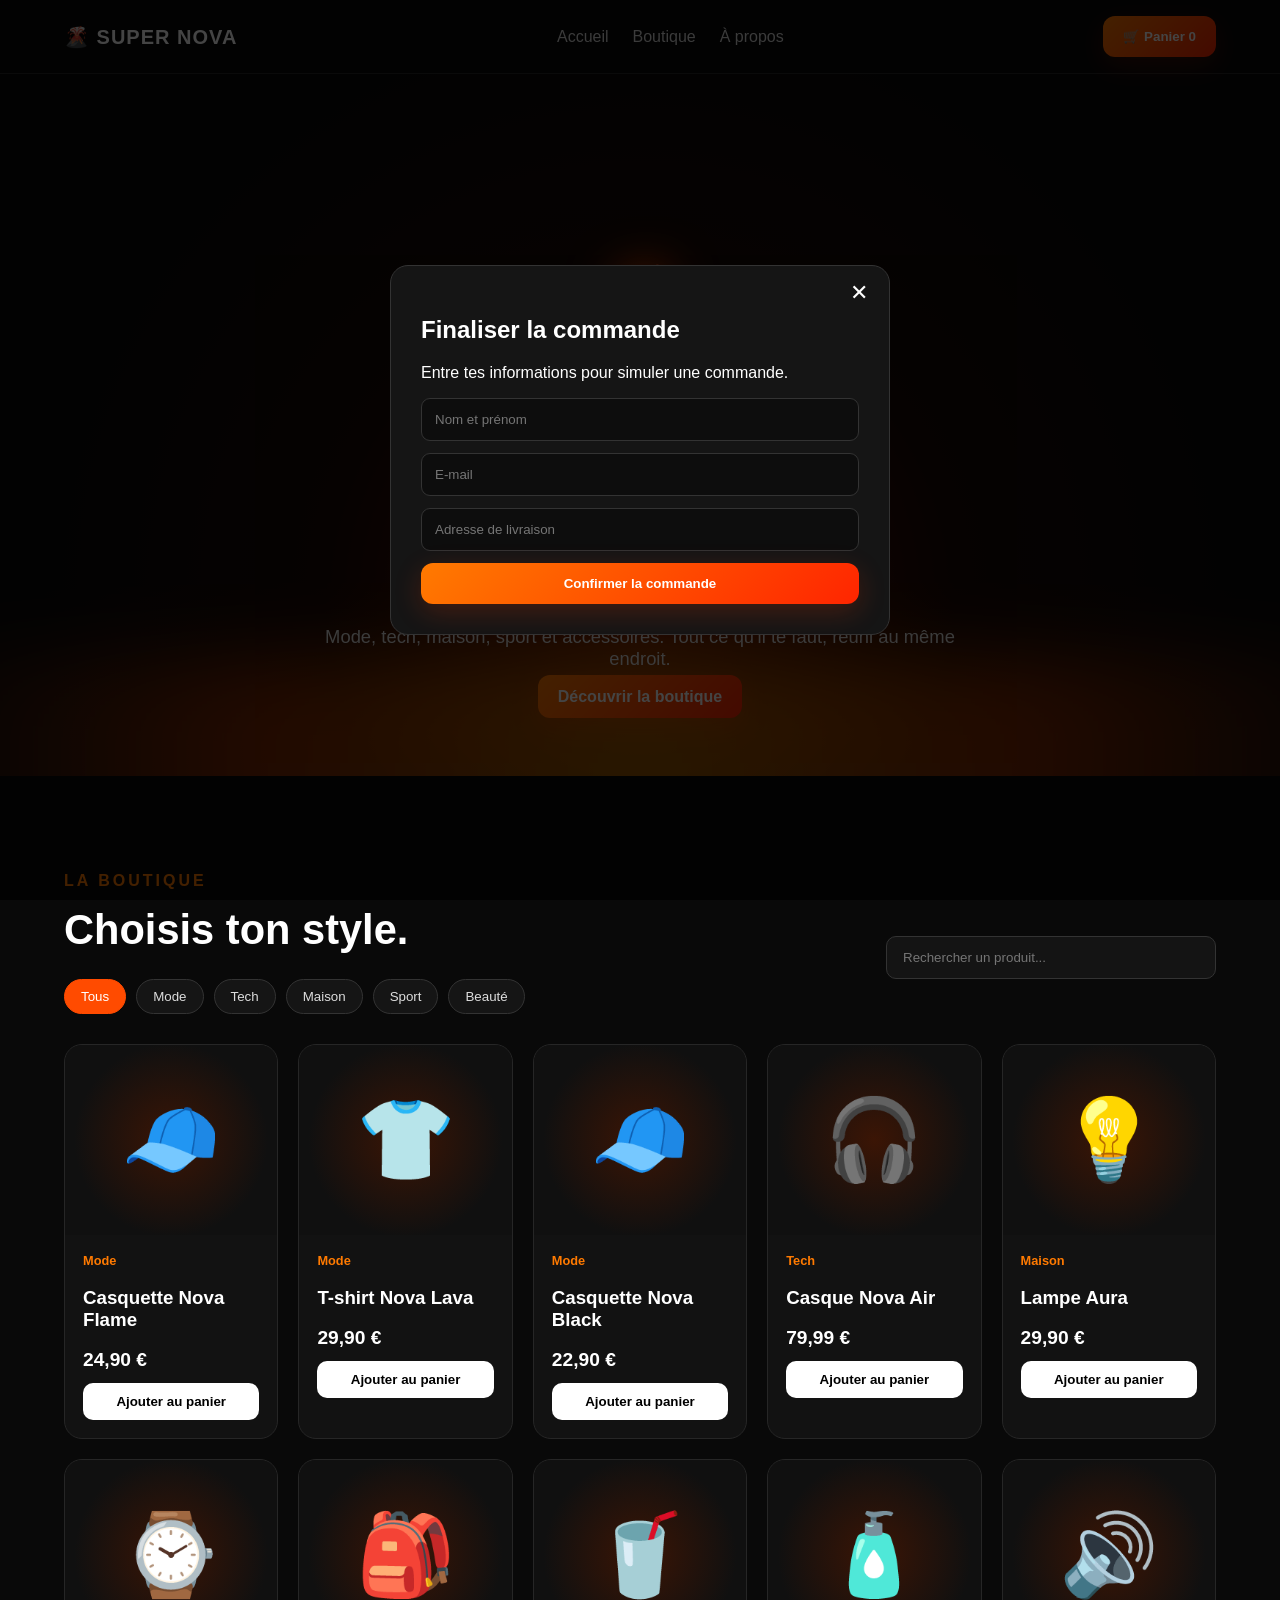
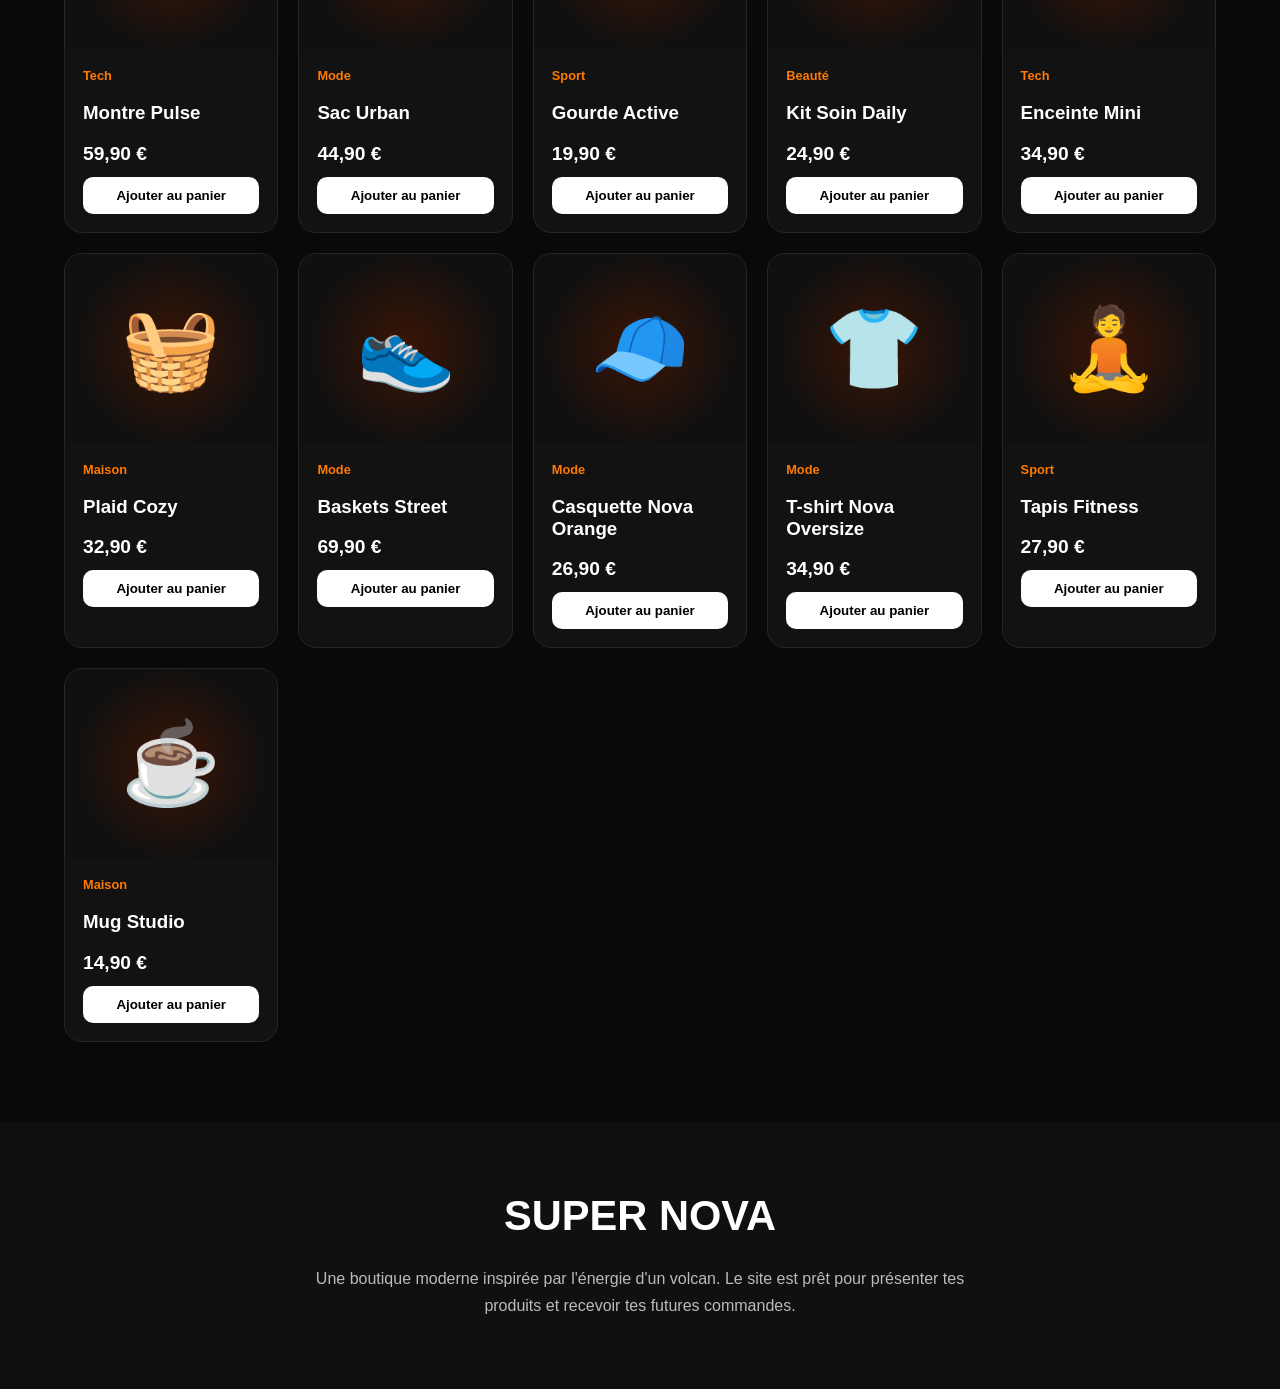
==== index.html @ 49516bfe "Add files via upload" ====
<!DOCTYPE html>
<html lang="fr">
<head>
<meta charset="UTF-8">
<meta name="viewport" content="width=device-width, initial-scale=1.0">
<title>SUPER NOVA 🌋</title>
<link rel="stylesheet" href="style.css">
</head>
<body>
<header>
  <div class="brand">🌋 SUPER NOVA</div>
  <nav>
    <a href="#accueil">Accueil</a>
    <a href="#boutique">Boutique</a>
    <a href="#apropos">À propos</a>
  </nav>
  <button id="cartBtn">🛒 Panier <span id="count">0</span></button>
</header>

<main>
<section id="accueil" class="hero">
  <div class="lava lava1"></div><div class="lava lava2"></div>
  <div class="hero-content">
    <div class="logo">🌋</div>
    <p class="eyebrow">NOUVELLE COLLECTION</p>
    <h1>SUPER NOVA</h1>
    <p>Mode, tech, maison, sport et accessoires. Tout ce qu'il te faut, réuni au même endroit.</p>
    <a class="cta" href="#boutique">Découvrir la boutique</a>
  </div>
</section>

<section id="boutique" class="shop">
  <div class="section-head">
    <div>
      <p class="eyebrow">LA BOUTIQUE</p>
      <h2>Choisis ton style.</h2>
    </div>
    <input id="search" type="search" placeholder="Rechercher un produit...">
  </div>
  <div class="filters">
    <button class="filter active" data-cat="Tous">Tous</button>
    <button class="filter" data-cat="Mode">Mode</button>
    <button class="filter" data-cat="Tech">Tech</button>
    <button class="filter" data-cat="Maison">Maison</button>
    <button class="filter" data-cat="Sport">Sport</button>
    <button class="filter" data-cat="Beauté">Beauté</button>
  </div>
  <div id="products" class="products"></div>
</section>

<section id="apropos" class="about">
  <h2>SUPER NOVA</h2>
  <p>Une boutique moderne inspirée par l'énergie d'un volcan. Le site est prêt pour présenter tes produits et recevoir tes futures commandes.</p>
</section>
</main>

<div id="overlay" class="overlay hidden"></div>
<aside id="cart" class="cart">
  <div class="cart-head"><h2>Ton panier</h2><button id="closeCart">✕</button></div>
  <div id="cartItems"></div>
  <div class="cart-foot">
    <strong>Total : <span id="total">0,00 €</span></strong>
    <button id="checkout" class="cta full">Passer la commande</button>
    <small>Paiement de démonstration : aucune transaction réelle n'est effectuée.</small>
  </div>
</aside>

<div id="modal" class="modal hidden">
  <div class="modal-card">
    <button id="closeModal" class="close">✕</button>
    <h2>Finaliser la commande</h2>
    <p>Entre tes informations pour simuler une commande.</p>
    <form id="checkoutForm">
      <input required placeholder="Nom et prénom">
      <input required type="email" placeholder="E-mail">
      <input required placeholder="Adresse de livraison">
      <button class="cta full">Confirmer la commande</button>
    </form>
    <div id="success" class="success hidden">Commande simulée avec succès 🎉</div>
  </div>
</div>
<script src="script.js"></script>
</body>
</html>
---- style.css ----
*{box-sizing:border-box}html{scroll-behavior:smooth}body{margin:0;font-family:Inter,Arial,sans-serif;background:#090909;color:#fff}header{position:sticky;top:0;z-index:20;display:flex;align-items:center;justify-content:space-between;padding:16px 5%;background:rgba(8,8,8,.9);backdrop-filter:blur(12px);border-bottom:1px solid #252525}.brand{font-weight:900;letter-spacing:1px;font-size:1.25rem}nav{display:flex;gap:24px}nav a{color:#ddd;text-decoration:none}.hero{min-height:78vh;display:grid;place-items:center;text-align:center;position:relative;overflow:hidden;background:radial-gradient(circle at 50% 75%,#6f1900 0,#180805 38%,#080808 72%)}.hero:after{content:"";position:absolute;inset:auto -10% -28% -10%;height:45%;background:linear-gradient(90deg,transparent,#ff4b00,#ffad00,#ff4b00,transparent);filter:blur(35px);opacity:.45}.hero-content{position:relative;z-index:2;max-width:760px;padding:40px}.logo{font-size:5rem;filter:drop-shadow(0 0 22px #ff4b00)}.eyebrow{color:#ff7a00;font-weight:800;letter-spacing:3px}.hero h1{font-size:clamp(3.2rem,9vw,7rem);line-height:.9;margin:10px 0;background:linear-gradient(#fff,#ffb000,#ff3d00);-webkit-background-clip:text;color:transparent}.hero p:not(.eyebrow){color:#ddd;font-size:1.15rem}.cta,#cartBtn{border:0;border-radius:12px;padding:13px 20px;background:linear-gradient(135deg,#ff7a00,#ff2500);color:white;font-weight:800;text-decoration:none;cursor:pointer;box-shadow:0 8px 28px #ff3d0033}.shop{padding:80px 5%;max-width:1300px;margin:auto}.section-head{display:flex;justify-content:space-between;align-items:end;gap:20px}.section-head h2,.about h2{font-size:2.6rem;margin:0 0 25px}#search{background:#141414;border:1px solid #333;color:#fff;padding:13px 16px;border-radius:10px;width:min(330px,100%)}.filters{display:flex;gap:10px;flex-wrap:wrap;margin-bottom:30px}.filter{background:#151515;color:#ddd;border:1px solid #333;border-radius:999px;padding:9px 16px;cursor:pointer}.filter.active{background:#ff4b00;border-color:#ff4b00;color:#fff}.products{display:grid;grid-template-columns:repeat(auto-fit,minmax(210px,1fr));gap:20px}.card{background:#121212;border:1px solid #262626;border-radius:18px;overflow:hidden;transition:.2s}.card:hover{transform:translateY(-5px);border-color:#ff4b00}.pic{height:190px;display:grid;place-items:center;font-size:5rem;background:radial-gradient(circle,#3b1505,#101010 68%)}.info{padding:18px}.cat{color:#ff7a00;font-size:.8rem;font-weight:800}.price{font-size:1.2rem;font-weight:900}.buy{width:100%;margin-top:12px;background:#fff;color:#000;border:0;border-radius:10px;padding:11px;font-weight:800;cursor:pointer}.about{padding:70px 5%;text-align:center;background:#101010}.about p{max-width:700px;margin:auto;color:#bbb;line-height:1.7}.cart{position:fixed;z-index:40;right:0;top:0;height:100vh;width:min(420px,94vw);background:#111;border-left:1px solid #333;padding:22px;transform:translateX(105%);transition:.25s;display:flex;flex-direction:column}.cart.open{transform:translateX(0)}.cart-head{display:flex;justify-content:space-between}.cart-head button,.close{background:none;border:0;color:#fff;font-size:1.4rem;cursor:pointer}.cart-items{overflow:auto}.cart-row{display:flex;justify-content:space-between;gap:10px;padding:14px 0;border-bottom:1px solid #292929}.qty button{background:#292929;color:#fff;border:0;padding:5px 9px}.cart-foot{margin-top:auto;display:grid;gap:14px;padding-top:20px}.cart-foot small{color:#888}.overlay{position:fixed;inset:0;background:#0009;z-index:30}.hidden{display:none}.modal{position:fixed;inset:0;z-index:60;background:#000b;display:grid;place-items:center;padding:20px}.modal-card{position:relative;background:#151515;border:1px solid #333;border-radius:18px;padding:30px;width:min(500px,100%)}.modal-card form{display:grid;gap:12px}.modal-card input{padding:13px;border-radius:9px;border:1px solid #333;background:#0d0d0d;color:#fff}.close{position:absolute;right:15px;top:12px}.success{padding:18px;background:#142d18;border:1px solid #2d8a3b;border-radius:10px}@media(max-width:700px){nav{display:none}.section-head{display:block}.section-head input{width:100%;margin-bottom:20px}.hero{min-height:70vh}.logo{font-size:4rem}}
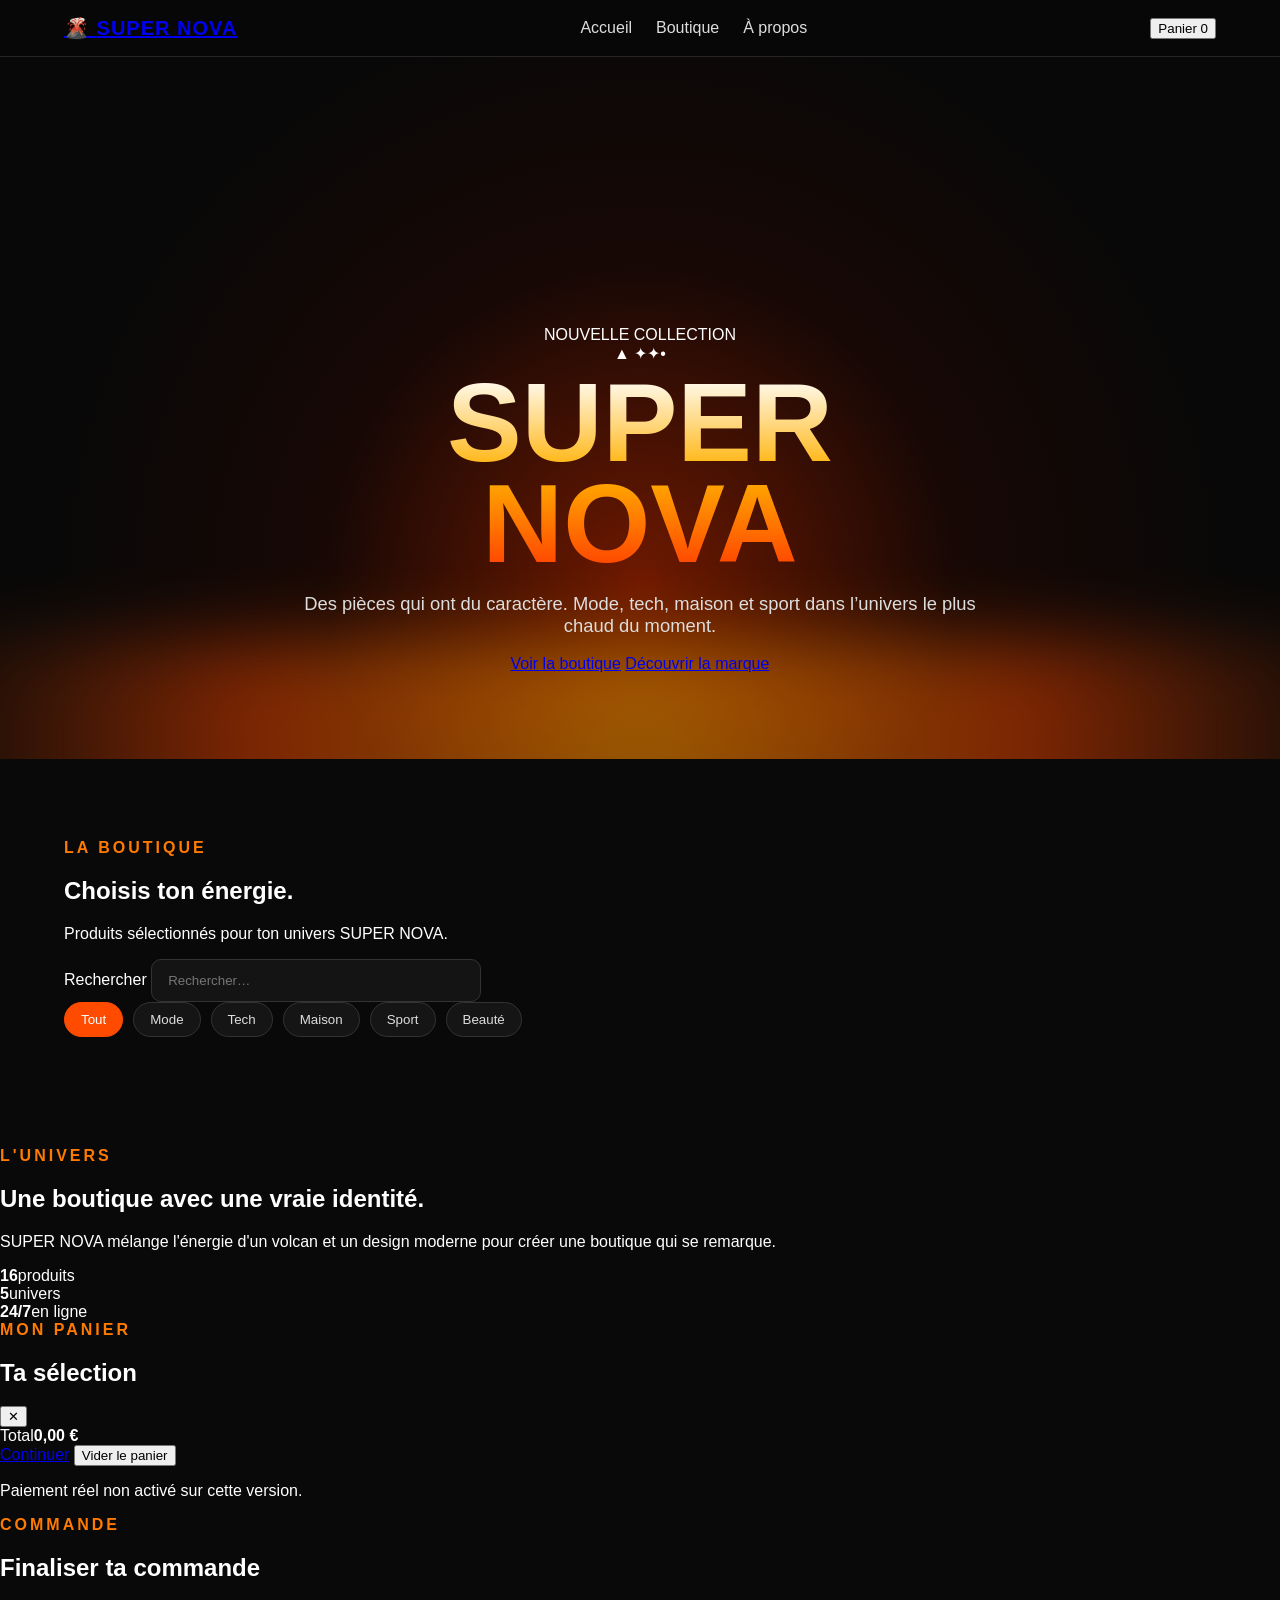
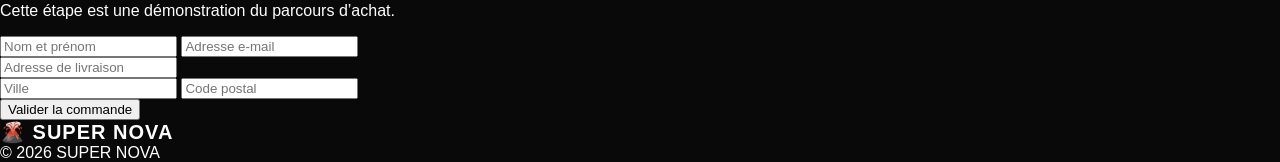
==== commit a72c4fc0: "Créer la nouvelle version SUPER NOVA" ====
--- a/index.html
+++ b/index.html
@@ -1,84 +1,134 @@
-<!DOCTYPE html>
+<!doctype html>
 <html lang="fr">
 <head>
-<meta charset="UTF-8">
-<meta name="viewport" content="width=device-width, initial-scale=1.0">
-<title>SUPER NOVA 🌋</title>
-<link rel="stylesheet" href="style.css">
+  <meta charset="utf-8">
+  <meta name="viewport" content="width=device-width,initial-scale=1">
+  <meta name="description" content="SUPER NOVA — boutique lifestyle inspirée par le feu et l'énergie volcanique.">
+  <title>SUPER NOVA — Boutique</title>
+  <link rel="stylesheet" href="style.css">
 </head>
 <body>
-<header>
-  <div class="brand">🌋 SUPER NOVA</div>
-  <nav>
+<header class="site-header">
+  <a class="brand" href="#accueil" aria-label="SUPER NOVA accueil">
+    <span class="brand-mark" aria-hidden="true">🌋</span>
+    <span>SUPER NOVA</span>
+  </a>
+  <nav class="main-nav">
     <a href="#accueil">Accueil</a>
     <a href="#boutique">Boutique</a>
     <a href="#apropos">À propos</a>
   </nav>
-  <button id="cartBtn">🛒 Panier <span id="count">0</span></button>
+  <button id="openCart" class="cart-button" type="button" aria-label="Ouvrir le panier">
+    Panier <span id="cartCount" class="count">0</span>
+  </button>
 </header>
 
 <main>
 <section id="accueil" class="hero">
-  <div class="lava lava1"></div><div class="lava lava2"></div>
+  <div class="hero-glow hero-glow-a"></div>
+  <div class="hero-glow hero-glow-b"></div>
   <div class="hero-content">
-    <div class="logo">🌋</div>
-    <p class="eyebrow">NOUVELLE COLLECTION</p>
+    <div class="hero-badge">NOUVELLE COLLECTION</div>
+    <div class="volcano-logo" aria-hidden="true">
+      <span class="orbit"></span>
+      <span class="volcano">▲</span>
+      <span class="spark s1">✦</span><span class="spark s2">✦</span><span class="spark s3">•</span>
+    </div>
     <h1>SUPER NOVA</h1>
-    <p>Mode, tech, maison, sport et accessoires. Tout ce qu'il te faut, réuni au même endroit.</p>
-    <a class="cta" href="#boutique">Découvrir la boutique</a>
+    <p>Des pièces qui ont du caractère. Mode, tech, maison et sport dans l’univers le plus chaud du moment.</p>
+    <div class="hero-actions">
+      <a href="#boutique" class="primary-button">Voir la boutique</a>
+      <a href="#apropos" class="secondary-button">Découvrir la marque</a>
+    </div>
   </div>
 </section>
 
-<section id="boutique" class="shop">
-  <div class="section-head">
+<section id="boutique" class="shop section">
+  <div class="section-top">
     <div>
-      <p class="eyebrow">LA BOUTIQUE</p>
-      <h2>Choisis ton style.</h2>
+      <div class="eyebrow">LA BOUTIQUE</div>
+      <h2>Choisis ton énergie.</h2>
+      <p class="muted">Produits sélectionnés pour ton univers SUPER NOVA.</p>
     </div>
-    <input id="search" type="search" placeholder="Rechercher un produit...">
+    <div class="tools">
+      <label class="search-wrap">
+        <span class="sr-only">Rechercher</span>
+        <input id="search" type="search" placeholder="Rechercher…">
+      </label>
+    </div>
   </div>
-  <div class="filters">
-    <button class="filter active" data-cat="Tous">Tous</button>
-    <button class="filter" data-cat="Mode">Mode</button>
-    <button class="filter" data-cat="Tech">Tech</button>
-    <button class="filter" data-cat="Maison">Maison</button>
-    <button class="filter" data-cat="Sport">Sport</button>
-    <button class="filter" data-cat="Beauté">Beauté</button>
+  <div id="filters" class="filters" role="tablist" aria-label="Catégories">
+    <button class="filter active" data-cat="Tous" type="button">Tout</button>
+    <button class="filter" data-cat="Mode" type="button">Mode</button>
+    <button class="filter" data-cat="Tech" type="button">Tech</button>
+    <button class="filter" data-cat="Maison" type="button">Maison</button>
+    <button class="filter" data-cat="Sport" type="button">Sport</button>
+    <button class="filter" data-cat="Beauté" type="button">Beauté</button>
   </div>
-  <div id="products" class="products"></div>
+  <div id="products" class="product-grid"></div>
 </section>
 
-<section id="apropos" class="about">
-  <h2>SUPER NOVA</h2>
-  <p>Une boutique moderne inspirée par l'énergie d'un volcan. Le site est prêt pour présenter tes produits et recevoir tes futures commandes.</p>
+<section id="apropos" class="story section">
+  <div class="story-card">
+    <div class="eyebrow">L'UNIVERS</div>
+    <h2>Une boutique avec une vraie identité.</h2>
+    <p>SUPER NOVA mélange l'énergie d'un volcan et un design moderne pour créer une boutique qui se remarque.</p>
+    <div class="story-stats">
+      <div><strong>16</strong><span>produits</span></div>
+      <div><strong>5</strong><span>univers</span></div>
+      <div><strong>24/7</strong><span>en ligne</span></div>
+    </div>
+  </div>
 </section>
 </main>
 
-<div id="overlay" class="overlay hidden"></div>
-<aside id="cart" class="cart">
-  <div class="cart-head"><h2>Ton panier</h2><button id="closeCart">✕</button></div>
-  <div id="cartItems"></div>
-  <div class="cart-foot">
-    <strong>Total : <span id="total">0,00 €</span></strong>
-    <button id="checkout" class="cta full">Passer la commande</button>
-    <small>Paiement de démonstration : aucune transaction réelle n'est effectuée.</small>
+<aside id="cartPanel" class="cart-panel" aria-hidden="true">
+  <div class="cart-header">
+    <div>
+      <div class="eyebrow">MON PANIER</div>
+      <h2>Ta sélection</h2>
+    </div>
+    <button id="closeCart" class="icon-button" type="button" aria-label="Fermer">✕</button>
+  </div>
+  <div id="cartItems" class="cart-items"></div>
+  <div class="cart-footer">
+    <div class="total-row"><span>Total</span><strong id="cartTotal">0,00 €</strong></div>
+    <a href="#commande" id="goCheckout" class="primary-button full-button">Continuer</a>
+    <button id="clearCart" class="text-button" type="button">Vider le panier</button>
+    <p class="microcopy">Paiement réel non activé sur cette version.</p>
   </div>
 </aside>
+<div id="cartBackdrop" class="backdrop hidden"></div>
 
-<div id="modal" class="modal hidden">
-  <div class="modal-card">
-    <button id="closeModal" class="close">✕</button>
-    <h2>Finaliser la commande</h2>
-    <p>Entre tes informations pour simuler une commande.</p>
-    <form id="checkoutForm">
-      <input required placeholder="Nom et prénom">
-      <input required type="email" placeholder="E-mail">
-      <input required placeholder="Adresse de livraison">
-      <button class="cta full">Confirmer la commande</button>
+<section id="commande" class="checkout section">
+  <div class="checkout-card">
+    <div class="eyebrow">COMMANDE</div>
+    <h2>Finaliser ta commande</h2>
+    <p class="muted">Cette étape est une démonstration du parcours d’achat.</p>
+    <form id="checkoutForm" class="checkout-form">
+      <div class="form-grid">
+        <input name="name" required placeholder="Nom et prénom">
+        <input name="email" required type="email" placeholder="Adresse e-mail">
+      </div>
+      <input name="address" required placeholder="Adresse de livraison">
+      <div class="form-grid">
+        <input name="city" required placeholder="Ville">
+        <input name="postal" required placeholder="Code postal">
+      </div>
+      <button class="primary-button full-button" type="submit">Valider la commande</button>
     </form>
-    <div id="success" class="success hidden">Commande simulée avec succès 🎉</div>
+    <div id="checkoutSuccess" class="success hidden">
+      <strong>Commande enregistrée 🎉</strong>
+      <span>La boutique de démonstration a bien reçu ta demande.</span>
+    </div>
   </div>
-</div>
+</section>
+
+<footer class="site-footer">
+  <div class="brand"><span class="brand-mark">🌋</span> SUPER NOVA</div>
+  <span>© 2026 SUPER NOVA</span>
+</footer>
+
 <script src="script.js"></script>
 </body>
 </html>
--- a/style.css
+++ b/style.css
@@ -1 +1 @@
-*{box-sizing:border-box}html{scroll-behavior:smooth}body{margin:0;font-family:Inter,Arial,sans-serif;background:#090909;color:#fff}header{position:sticky;top:0;z-index:20;display:flex;align-items:center;justify-content:space-between;padding:16px 5%;background:rgba(8,8,8,.9);backdrop-filter:blur(12px);border-bottom:1px solid #252525}.brand{font-weight:900;letter-spacing:1px;font-size:1.25rem}nav{display:flex;gap:24px}nav a{color:#ddd;text-decoration:none}.hero{min-height:78vh;display:grid;place-items:center;text-align:center;position:relative;overflow:hidden;background:radial-gradient(circle at 50% 75%,#6f1900 0,#180805 38%,#080808 72%)}.hero:after{content:"";position:absolute;inset:auto -10% -28% -10%;height:45%;background:linear-gradient(90deg,transparent,#ff4b00,#ffad00,#ff4b00,transparent);filter:blur(35px);opacity:.45}.hero-content{position:relative;z-index:2;max-width:760px;padding:40px}.logo{font-size:5rem;filter:drop-shadow(0 0 22px #ff4b00)}.eyebrow{color:#ff7a00;font-weight:800;letter-spacing:3px}.hero h1{font-size:clamp(3.2rem,9vw,7rem);line-height:.9;margin:10px 0;background:linear-gradient(#fff,#ffb000,#ff3d00);-webkit-background-clip:text;color:transparent}.hero p:not(.eyebrow){color:#ddd;font-size:1.15rem}.cta,#cartBtn{border:0;border-radius:12px;padding:13px 20px;background:linear-gradient(135deg,#ff7a00,#ff2500);color:white;font-weight:800;text-decoration:none;cursor:pointer;box-shadow:0 8px 28px #ff3d0033}.shop{padding:80px 5%;max-width:1300px;margin:auto}.section-head{display:flex;justify-content:space-between;align-items:end;gap:20px}.section-head h2,.about h2{font-size:2.6rem;margin:0 0 25px}#search{background:#141414;border:1px solid #333;color:#fff;padding:13px 16px;border-radius:10px;width:min(330px,100%)}.filters{display:flex;gap:10px;flex-wrap:wrap;margin-bottom:30px}.filter{background:#151515;color:#ddd;border:1px solid #333;border-radius:999px;padding:9px 16px;cursor:pointer}.filter.active{background:#ff4b00;border-color:#ff4b00;color:#fff}.products{display:grid;grid-template-columns:repeat(auto-fit,minmax(210px,1fr));gap:20px}.card{background:#121212;border:1px solid #262626;border-radius:18px;overflow:hidden;transition:.2s}.card:hover{transform:translateY(-5px);border-color:#ff4b00}.pic{height:190px;display:grid;place-items:center;font-size:5rem;background:radial-gradient(circle,#3b1505,#101010 68%)}.info{padding:18px}.cat{color:#ff7a00;font-size:.8rem;font-weight:800}.price{font-size:1.2rem;font-weight:900}.buy{width:100%;margin-top:12px;background:#fff;color:#000;border:0;border-radius:10px;padding:11px;font-weight:800;cursor:pointer}.about{padding:70px 5%;text-align:center;background:#101010}.about p{max-width:700px;margin:auto;color:#bbb;line-height:1.7}.cart{position:fixed;z-index:40;right:0;top:0;height:100vh;width:min(420px,94vw);background:#111;border-left:1px solid #333;padding:22px;transform:translateX(105%);transition:.25s;display:flex;flex-direction:column}.cart.open{transform:translateX(0)}.cart-head{display:flex;justify-content:space-between}.cart-head button,.close{background:none;border:0;color:#fff;font-size:1.4rem;cursor:pointer}.cart-items{overflow:auto}.cart-row{display:flex;justify-content:space-between;gap:10px;padding:14px 0;border-bottom:1px solid #292929}.qty button{background:#292929;color:#fff;border:0;padding:5px 9px}.cart-foot{margin-top:auto;display:grid;gap:14px;padding-top:20px}.cart-foot small{color:#888}.overlay{position:fixed;inset:0;background:#0009;z-index:30}.hidden{display:none}.modal{position:fixed;inset:0;z-index:60;background:#000b;display:grid;place-items:center;padding:20px}.modal-card{position:relative;background:#151515;border:1px solid #333;border-radius:18px;padding:30px;width:min(500px,100%)}.modal-card form{display:grid;gap:12px}.modal-card input{padding:13px;border-radius:9px;border:1px solid #333;background:#0d0d0d;color:#fff}.close{position:absolute;right:15px;top:12px}.success{padding:18px;background:#142d18;border:1px solid #2d8a3b;border-radius:10px}@media(max-width:700px){nav{display:none}.section-head{display:block}.section-head input{width:100%;margin-bottom:20px}.hero{min-height:70vh}.logo{font-size:4rem}}
+*{box-sizing:border-box}html{scroll-behavior:smooth}body{margin:0;font-family:Inter,Arial,sans-serif;background:#090909;color:#fff}header{position:sticky;top:0;z-index:20;display:flex;align-items:center;justify-content:space-between;padding:16px 5%;background:rgba(8,8,8,.9);backdrop-filter:blur(12px);border-bottom:1px solid #252525}.brand{font-weight:900;letter-spacing:1px;font-size:1.25rem}nav{display:flex;gap:24px}nav a{color:#ddd;text-decoration:none}.hero{min-height:78vh;display:grid;place-items:center;text-align:center;position:relative;overflow:hidden;background:radial-gradient(circle at 50% 75%,#6f1900 0,#180805 38%,#080808 72%)}.hero:after{content:"";position:absolute;inset:auto -10% -28% -10%;height:45%;background:linear-gradient(90deg,transparent,#ff4b00,#ffad00,#ff4b00,transparent);filter:blur(35px);opacity:.45}.hero-content{position:relative;z-index:2;max-width:760px;padding:40px}.logo{font-size:5rem;filter:drop-shadow(0 0 22px #ff4b00)}.eyebrow{color:#ff7a00;font-weight:800;letter-spacing:3px}.hero h1{font-size:clamp(3.2rem,9vw,7rem);line-height:.9;margin:10px 0;background:linear-gradient(#fff,#ffb000,#ff3d00);-webkit-background-clip:text;color:transparent}.hero p:not(.eyebrow){color:#ddd;font-size:1.15rem}.cta,#cartBtn{border:0;border-radius:12px;padding:13px 20px;background:linear-gradient(135deg,#ff7a00,#ff2500);color:white;font-weight:800;text-decoration:none;cursor:pointer;box-shadow:0 8px 28px #ff3d0033}.shop{padding:80px 5%;max-width:1300px;margin:auto}.section-head{display:flex;justify-content:space-between;align-items:end;gap:20px}.section-head h2,.about h2{font-size:2.6rem;margin:0 0 25px}#search{background:#141414;border:1px solid #333;color:#fff;padding:13px 16px;border-radius:10px;width:min(330px,100%)}.filters{display:flex;gap:10px;flex-wrap:wrap;margin-bottom:30px}.filter{background:#151515;color:#ddd;border:1px solid #333;border-radius:999px;padding:9px 16px;cursor:pointer}.filter.active{background:#ff4b00;border-color:#ff4b00;color:#fff}.products{display:grid;grid-template-columns:repeat(auto-fit,minmax(210px,1fr));gap:20px}.card{background:#121212;border:1px solid #262626;border-radius:18px;overflow:hidden;transition:.2s}.card:hover{transform:translateY(-5px);border-color:#ff4b00}.pic{height:190px;display:grid;place-items:center;font-size:5rem;background:radial-gradient(circle,#3b1505,#101010 68%)}.info{padding:18px}.cat{color:#ff7a00;font-size:.8rem;font-weight:800}.price{font-size:1.2rem;font-weight:900}.buy{width:100%;margin-top:12px;background:#fff;color:#000;border:0;border-radius:10px;padding:11px;font-weight:800;cursor:pointer}.about{padding:70px 5%;text-align:center;background:#101010}.about p{max-width:700px;margin:auto;color:#bbb;line-height:1.7}.cart{position:fixed;z-index:40;right:0;top:0;height:100vh;width:min(420px,94vw);background:#111;border-left:1px solid #333;padding:22px;transform:translateX(105%);transition:.25s;display:flex;flex-direction:column}.cart.open{transform:translateX(0)}.cart-head{display:flex;justify-content:space-between}.cart-head button,.close{background:none;border:0;color:#fff;font-size:1.4rem;cursor:pointer}.cart-items{overflow:auto}.cart-row{display:flex;justify-content:space-between;gap:10px;padding:14px 0;border-bottom:1px solid #292929}.qty button{background:#292929;color:#fff;border:0;padding:5px 9px}.cart-foot{margin-top:auto;display:grid;gap:14px;padding-top:20px}.cart-foot small{color:#888}.overlay{position:fixed;inset:0;background:#0009;z-index:30}.hidden{display:none!important}.modal{position:fixed;inset:0;z-index:60;background:#000b;display:grid;place-items:center;padding:20px}.modal-card{position:relative;background:#151515;border:1px solid #333;border-radius:18px;padding:30px;width:min(500px,100%)}.modal-card form{display:grid;gap:12px}.modal-card input{padding:13px;border-radius:9px;border:1px solid #333;background:#0d0d0d;color:#fff}.close{position:absolute;right:15px;top:12px}.success{padding:18px;background:#142d18;border:1px solid #2d8a3b;border-radius:10px}@media(max-width:700px){nav{display:none}.section-head{display:block}.section-head input{width:100%;margin-bottom:20px}.hero{min-height:70vh}.logo{font-size:4rem}}
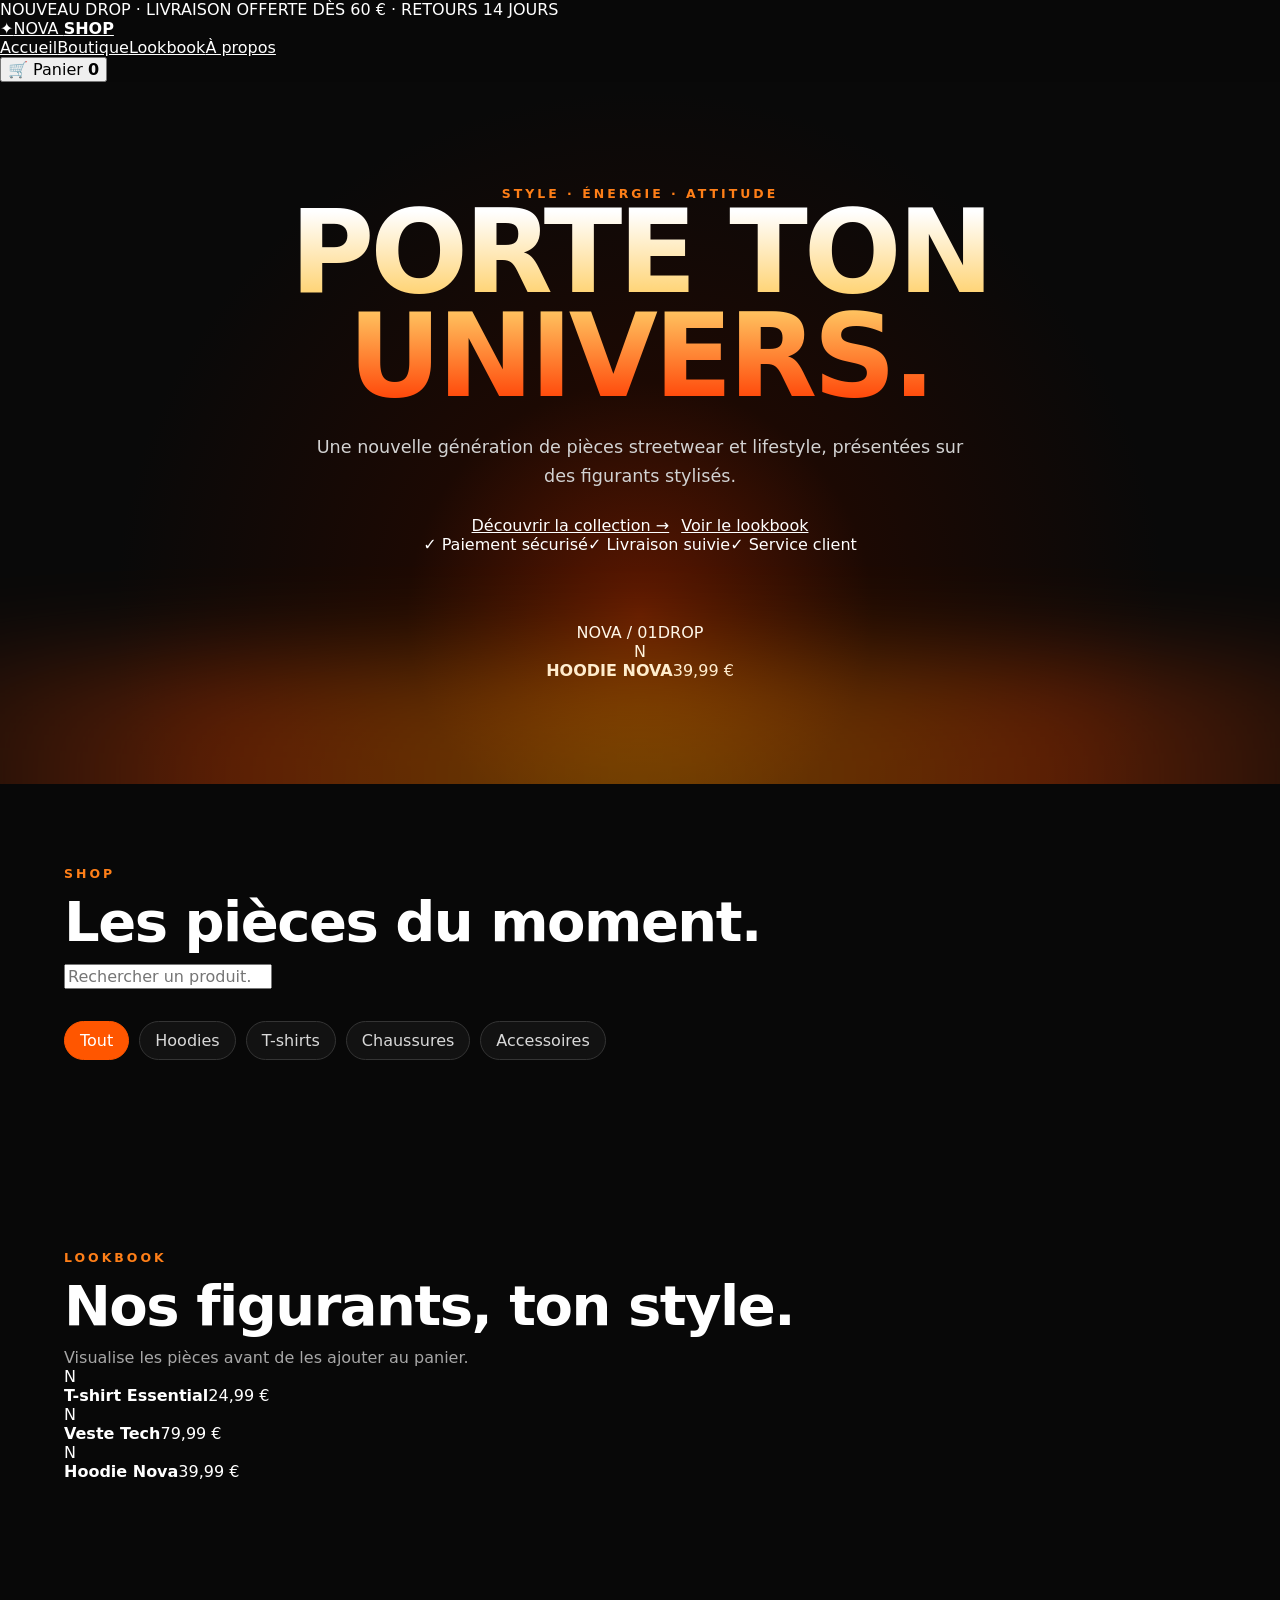
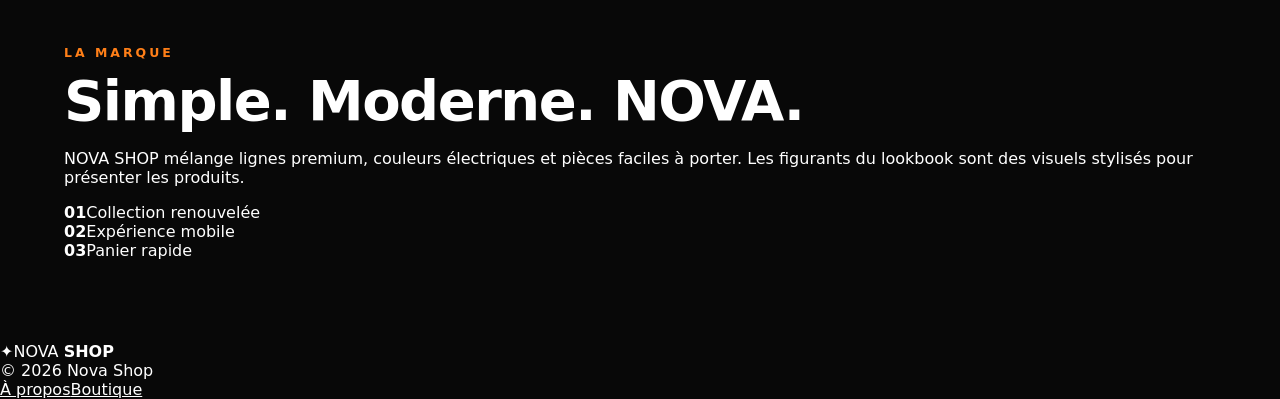
==== commit 11ab7645: "Refonte complète NOVA SHOP" ====
--- a/index.html
+++ b/index.html
@@ -1,133 +1,86 @@
 <!doctype html>
 <html lang="fr">
 <head>
-  <meta charset="utf-8">
-  <meta name="viewport" content="width=device-width,initial-scale=1">
-  <meta name="description" content="SUPER NOVA — boutique lifestyle inspirée par le feu et l'énergie volcanique.">
-  <title>SUPER NOVA — Boutique</title>
-  <link rel="stylesheet" href="style.css">
+<meta charset="utf-8">
+<meta name="viewport" content="width=device-width,initial-scale=1">
+<title>NOVA SHOP — Style & énergie</title>
+<meta name="description" content="NOVA SHOP — vêtements, accessoires et lifestyle.">
+<link rel="stylesheet" href="style.css">
 </head>
 <body>
-<header class="site-header">
-  <a class="brand" href="#accueil" aria-label="SUPER NOVA accueil">
-    <span class="brand-mark" aria-hidden="true">🌋</span>
-    <span>SUPER NOVA</span>
-  </a>
-  <nav class="main-nav">
-    <a href="#accueil">Accueil</a>
-    <a href="#boutique">Boutique</a>
-    <a href="#apropos">À propos</a>
+<div class="topbar">NOUVEAU DROP · LIVRAISON OFFERTE DÈS 60 € · RETOURS 14 JOURS</div>
+
+<header class="header">
+  <a href="#accueil" class="logo"><span class="logo-icon">✦</span><span>NOVA <b>SHOP</b></span></a>
+  <nav class="nav">
+    <a href="#accueil">Accueil</a><a href="#shop">Boutique</a><a href="#models">Lookbook</a><a href="#about">À propos</a>
   </nav>
-  <button id="openCart" class="cart-button" type="button" aria-label="Ouvrir le panier">
-    Panier <span id="cartCount" class="count">0</span>
-  </button>
+  <button id="cartOpen" class="cart-btn" type="button">🛒 <span>Panier</span> <b id="cartCount">0</b></button>
 </header>
 
 <main>
 <section id="accueil" class="hero">
-  <div class="hero-glow hero-glow-a"></div>
-  <div class="hero-glow hero-glow-b"></div>
-  <div class="hero-content">
-    <div class="hero-badge">NOUVELLE COLLECTION</div>
-    <div class="volcano-logo" aria-hidden="true">
-      <span class="orbit"></span>
-      <span class="volcano">▲</span>
-      <span class="spark s1">✦</span><span class="spark s2">✦</span><span class="spark s3">•</span>
-    </div>
-    <h1>SUPER NOVA</h1>
-    <p>Des pièces qui ont du caractère. Mode, tech, maison et sport dans l’univers le plus chaud du moment.</p>
-    <div class="hero-actions">
-      <a href="#boutique" class="primary-button">Voir la boutique</a>
-      <a href="#apropos" class="secondary-button">Découvrir la marque</a>
+  <div class="hero-copy">
+    <div class="eyebrow">STYLE · ÉNERGIE · ATTITUDE</div>
+    <h1>PORTE TON<br><span>UNIVERS.</span></h1>
+    <p>Une nouvelle génération de pièces streetwear et lifestyle, présentées sur des figurants stylisés.</p>
+    <div class="hero-actions"><a href="#shop" class="btn primary">Découvrir la collection →</a><a href="#models" class="btn ghost">Voir le lookbook</a></div>
+    <div class="hero-trust"><span>✓ Paiement sécurisé</span><span>✓ Livraison suivie</span><span>✓ Service client</span></div>
+  </div>
+  <div class="hero-art">
+    <div class="blob blob-a"></div><div class="blob blob-b"></div>
+    <div class="hero-card">
+      <div class="hero-card-top"><span>NOVA / 01</span><span>DROP</span></div>
+      <div class="model model-hoodie">
+        <div class="m-head"></div><div class="m-hair"></div><div class="m-neck"></div><div class="m-body"></div><div class="m-arm left"></div><div class="m-arm right"></div>
+        <div class="m-brand">N</div>
+      </div>
+      <div class="hero-card-bottom"><b>HOODIE NOVA</b><span>39,99 €</span></div>
     </div>
   </div>
 </section>
 
-<section id="boutique" class="shop section">
-  <div class="section-top">
-    <div>
-      <div class="eyebrow">LA BOUTIQUE</div>
-      <h2>Choisis ton énergie.</h2>
-      <p class="muted">Produits sélectionnés pour ton univers SUPER NOVA.</p>
-    </div>
-    <div class="tools">
-      <label class="search-wrap">
-        <span class="sr-only">Rechercher</span>
-        <input id="search" type="search" placeholder="Rechercher…">
-      </label>
+<section id="shop" class="section">
+  <div class="section-head">
+    <div><div class="eyebrow">SHOP</div><h2>Les pièces du moment.</h2></div>
+    <input id="search" type="search" placeholder="Rechercher un produit…">
+  </div>
+  <div class="filters" id="filters">
+    <button class="filter active" data-cat="Tous" type="button">Tout</button>
+    <button class="filter" data-cat="Hoodies" type="button">Hoodies</button>
+    <button class="filter" data-cat="T-shirts" type="button">T-shirts</button>
+    <button class="filter" data-cat="Chaussures" type="button">Chaussures</button>
+    <button class="filter" data-cat="Accessoires" type="button">Accessoires</button>
+  </div>
+  <div id="products" class="grid"></div>
+</section>
+
+<section id="models" class="lookbook">
+  <div class="section lookbook-inner">
+    <div class="section-head"><div><div class="eyebrow">LOOKBOOK</div><h2>Nos figurants, ton style.</h2></div><span class="muted">Visualise les pièces avant de les ajouter au panier.</span></div>
+    <div class="look-grid">
+      <article class="look-card"><div class="look-scene purple"><div class="model model-tshirt"><div class="m-head"></div><div class="m-hair"></div><div class="m-neck"></div><div class="m-body tshirt"></div><div class="m-arm left"></div><div class="m-arm right"></div><div class="m-brand">N</div></div></div><div class="look-caption"><b>T-shirt Essential</b><span>24,99 €</span></div></article>
+      <article class="look-card"><div class="look-scene blue"><div class="model model-cap"><div class="m-head"></div><div class="m-hair"></div><div class="cap-shape"></div><div class="m-neck"></div><div class="m-body jacket"></div><div class="m-arm left"></div><div class="m-arm right"></div><div class="m-brand">N</div></div></div><div class="look-caption"><b>Veste Tech</b><span>79,99 €</span></div></article>
+      <article class="look-card"><div class="look-scene red"><div class="model model-hoodie"><div class="m-head"></div><div class="m-hair"></div><div class="m-neck"></div><div class="m-body"></div><div class="m-arm left"></div><div class="m-arm right"></div><div class="m-brand">N</div></div></div><div class="look-caption"><b>Hoodie Nova</b><span>39,99 €</span></div></article>
     </div>
   </div>
-  <div id="filters" class="filters" role="tablist" aria-label="Catégories">
-    <button class="filter active" data-cat="Tous" type="button">Tout</button>
-    <button class="filter" data-cat="Mode" type="button">Mode</button>
-    <button class="filter" data-cat="Tech" type="button">Tech</button>
-    <button class="filter" data-cat="Maison" type="button">Maison</button>
-    <button class="filter" data-cat="Sport" type="button">Sport</button>
-    <button class="filter" data-cat="Beauté" type="button">Beauté</button>
-  </div>
-  <div id="products" class="product-grid"></div>
 </section>
 
-<section id="apropos" class="story section">
-  <div class="story-card">
-    <div class="eyebrow">L'UNIVERS</div>
-    <h2>Une boutique avec une vraie identité.</h2>
-    <p>SUPER NOVA mélange l'énergie d'un volcan et un design moderne pour créer une boutique qui se remarque.</p>
-    <div class="story-stats">
-      <div><strong>16</strong><span>produits</span></div>
-      <div><strong>5</strong><span>univers</span></div>
-      <div><strong>24/7</strong><span>en ligne</span></div>
-    </div>
-  </div>
+<section id="about" class="section about">
+  <div class="about-grid"><div><div class="eyebrow">LA MARQUE</div><h2>Simple. Moderne. NOVA.</h2><p>NOVA SHOP mélange lignes premium, couleurs électriques et pièces faciles à porter. Les figurants du lookbook sont des visuels stylisés pour présenter les produits.</p></div><div class="benefits"><div><b>01</b><span>Collection renouvelée</span></div><div><b>02</b><span>Expérience mobile</span></div><div><b>03</b><span>Panier rapide</span></div></div></div>
 </section>
 </main>
 
 <aside id="cartPanel" class="cart-panel" aria-hidden="true">
-  <div class="cart-header">
-    <div>
-      <div class="eyebrow">MON PANIER</div>
-      <h2>Ta sélection</h2>
-    </div>
-    <button id="closeCart" class="icon-button" type="button" aria-label="Fermer">✕</button>
-  </div>
+  <div class="cart-head"><div><div class="eyebrow">PANIER</div><h2>Ta sélection</h2></div><button id="cartClose" class="x" type="button">×</button></div>
   <div id="cartItems" class="cart-items"></div>
-  <div class="cart-footer">
-    <div class="total-row"><span>Total</span><strong id="cartTotal">0,00 €</strong></div>
-    <a href="#commande" id="goCheckout" class="primary-button full-button">Continuer</a>
-    <button id="clearCart" class="text-button" type="button">Vider le panier</button>
-    <p class="microcopy">Paiement réel non activé sur cette version.</p>
-  </div>
+  <div class="cart-bottom"><div class="total"><span>Total</span><b id="cartTotal">0,00 €</b></div><button id="orderBtn" class="btn primary full" type="button">Commander</button><button id="clearBtn" class="clear" type="button">Vider le panier</button><small>Paiement réel non activé sur cette démo.</small></div>
 </aside>
-<div id="cartBackdrop" class="backdrop hidden"></div>
+<div id="backdrop" class="backdrop hidden"></div>
 
-<section id="commande" class="checkout section">
-  <div class="checkout-card">
-    <div class="eyebrow">COMMANDE</div>
-    <h2>Finaliser ta commande</h2>
-    <p class="muted">Cette étape est une démonstration du parcours d’achat.</p>
-    <form id="checkoutForm" class="checkout-form">
-      <div class="form-grid">
-        <input name="name" required placeholder="Nom et prénom">
-        <input name="email" required type="email" placeholder="Adresse e-mail">
-      </div>
-      <input name="address" required placeholder="Adresse de livraison">
-      <div class="form-grid">
-        <input name="city" required placeholder="Ville">
-        <input name="postal" required placeholder="Code postal">
-      </div>
-      <button class="primary-button full-button" type="submit">Valider la commande</button>
-    </form>
-    <div id="checkoutSuccess" class="success hidden">
-      <strong>Commande enregistrée 🎉</strong>
-      <span>La boutique de démonstration a bien reçu ta demande.</span>
-    </div>
-  </div>
-</section>
+<div id="toast" class="toast" role="status" aria-live="polite"></div>
 
-<footer class="site-footer">
-  <div class="brand"><span class="brand-mark">🌋</span> SUPER NOVA</div>
-  <span>© 2026 SUPER NOVA</span>
-</footer>
+<footer class="footer"><div class="logo"><span class="logo-icon">✦</span><span>NOVA <b>SHOP</b></span></div><span>© 2026 Nova Shop</span><div class="footer-links"><a href="#about">À propos</a><a href="#shop">Boutique</a></div></footer>
 
 <script src="script.js"></script>
 </body>
--- a/style.css
+++ b/style.css
@@ -1 +1,17 @@
-*{box-sizing:border-box}html{scroll-behavior:smooth}body{margin:0;font-family:Inter,Arial,sans-serif;background:#090909;color:#fff}header{position:sticky;top:0;z-index:20;display:flex;align-items:center;justify-content:space-between;padding:16px 5%;background:rgba(8,8,8,.9);backdrop-filter:blur(12px);border-bottom:1px solid #252525}.brand{font-weight:900;letter-spacing:1px;font-size:1.25rem}nav{display:flex;gap:24px}nav a{color:#ddd;text-decoration:none}.hero{min-height:78vh;display:grid;place-items:center;text-align:center;position:relative;overflow:hidden;background:radial-gradient(circle at 50% 75%,#6f1900 0,#180805 38%,#080808 72%)}.hero:after{content:"";position:absolute;inset:auto -10% -28% -10%;height:45%;background:linear-gradient(90deg,transparent,#ff4b00,#ffad00,#ff4b00,transparent);filter:blur(35px);opacity:.45}.hero-content{position:relative;z-index:2;max-width:760px;padding:40px}.logo{font-size:5rem;filter:drop-shadow(0 0 22px #ff4b00)}.eyebrow{color:#ff7a00;font-weight:800;letter-spacing:3px}.hero h1{font-size:clamp(3.2rem,9vw,7rem);line-height:.9;margin:10px 0;background:linear-gradient(#fff,#ffb000,#ff3d00);-webkit-background-clip:text;color:transparent}.hero p:not(.eyebrow){color:#ddd;font-size:1.15rem}.cta,#cartBtn{border:0;border-radius:12px;padding:13px 20px;background:linear-gradient(135deg,#ff7a00,#ff2500);color:white;font-weight:800;text-decoration:none;cursor:pointer;box-shadow:0 8px 28px #ff3d0033}.shop{padding:80px 5%;max-width:1300px;margin:auto}.section-head{display:flex;justify-content:space-between;align-items:end;gap:20px}.section-head h2,.about h2{font-size:2.6rem;margin:0 0 25px}#search{background:#141414;border:1px solid #333;color:#fff;padding:13px 16px;border-radius:10px;width:min(330px,100%)}.filters{display:flex;gap:10px;flex-wrap:wrap;margin-bottom:30px}.filter{background:#151515;color:#ddd;border:1px solid #333;border-radius:999px;padding:9px 16px;cursor:pointer}.filter.active{background:#ff4b00;border-color:#ff4b00;color:#fff}.products{display:grid;grid-template-columns:repeat(auto-fit,minmax(210px,1fr));gap:20px}.card{background:#121212;border:1px solid #262626;border-radius:18px;overflow:hidden;transition:.2s}.card:hover{transform:translateY(-5px);border-color:#ff4b00}.pic{height:190px;display:grid;place-items:center;font-size:5rem;background:radial-gradient(circle,#3b1505,#101010 68%)}.info{padding:18px}.cat{color:#ff7a00;font-size:.8rem;font-weight:800}.price{font-size:1.2rem;font-weight:900}.buy{width:100%;margin-top:12px;background:#fff;color:#000;border:0;border-radius:10px;padding:11px;font-weight:800;cursor:pointer}.about{padding:70px 5%;text-align:center;background:#101010}.about p{max-width:700px;margin:auto;color:#bbb;line-height:1.7}.cart{position:fixed;z-index:40;right:0;top:0;height:100vh;width:min(420px,94vw);background:#111;border-left:1px solid #333;padding:22px;transform:translateX(105%);transition:.25s;display:flex;flex-direction:column}.cart.open{transform:translateX(0)}.cart-head{display:flex;justify-content:space-between}.cart-head button,.close{background:none;border:0;color:#fff;font-size:1.4rem;cursor:pointer}.cart-items{overflow:auto}.cart-row{display:flex;justify-content:space-between;gap:10px;padding:14px 0;border-bottom:1px solid #292929}.qty button{background:#292929;color:#fff;border:0;padding:5px 9px}.cart-foot{margin-top:auto;display:grid;gap:14px;padding-top:20px}.cart-foot small{color:#888}.overlay{position:fixed;inset:0;background:#0009;z-index:30}.hidden{display:none!important}.modal{position:fixed;inset:0;z-index:60;background:#000b;display:grid;place-items:center;padding:20px}.modal-card{position:relative;background:#151515;border:1px solid #333;border-radius:18px;padding:30px;width:min(500px,100%)}.modal-card form{display:grid;gap:12px}.modal-card input{padding:13px;border-radius:9px;border:1px solid #333;background:#0d0d0d;color:#fff}.close{position:absolute;right:15px;top:12px}.success{padding:18px;background:#142d18;border:1px solid #2d8a3b;border-radius:10px}@media(max-width:700px){nav{display:none}.section-head{display:block}.section-head input{width:100%;margin-bottom:20px}.hero{min-height:70vh}.logo{font-size:4rem}}
+:root{--bg:#080808;--panel:#111;--panel-2:#171717;--text:#fff;--muted:#a7a7a7;--line:#262626;--hot:#ff5a00;--hot-2:#ffb000;--good:#42c96b}
+*{box-sizing:border-box}html{scroll-behavior:smooth}body{margin:0;background:var(--bg);color:var(--text);font-family:Inter,system-ui,-apple-system,BlinkMacSystemFont,"Segoe UI",Arial,sans-serif}
+body.no-scroll{overflow:hidden}a{color:inherit}button,input{font:inherit}.site-header{position:sticky;top:0;z-index:50;display:flex;align-items:center;justify-content:space-between;gap:24px;padding:16px 5%;background:rgba(8,8,8,.88);backdrop-filter:blur(14px);border-bottom:1px solid var(--line)}
+.brand{display:inline-flex;align-items:center;gap:10px;text-decoration:none;font-weight:950;letter-spacing:.7px}.brand-mark{font-size:1.5rem}.main-nav{display:flex;gap:26px}.main-nav a{text-decoration:none;color:#ddd}.main-nav a:hover{color:#fff}
+.cart-button,.primary-button{border:0;border-radius:12px;padding:13px 18px;font-weight:850;cursor:pointer;text-decoration:none;display:inline-flex;justify-content:center;align-items:center;gap:9px}.cart-button,.primary-button{background:linear-gradient(135deg,#ff7a00,#ff2a00);color:#fff;box-shadow:0 10px 30px rgba(255,70,0,.18)}.count{min-width:24px;padding:2px 7px;border-radius:999px;background:#fff;color:#111;font-size:.8rem;text-align:center}
+.secondary-button{display:inline-flex;align-items:center;justify-content:center;padding:12px 18px;border:1px solid #454545;border-radius:12px;text-decoration:none;color:#fff;background:rgba(255,255,255,.03)}
+.hero{position:relative;min-height:78vh;display:grid;place-items:center;text-align:center;overflow:hidden;padding:70px 5%;background:radial-gradient(circle at 50% 76%,#5f1800 0,#1c0903 28%,#090909 63%)}.hero:before{content:"";position:absolute;left:-15%;right:-15%;bottom:-24%;height:42%;background:linear-gradient(90deg,transparent,#ff4b00,#ffb000,#ff4b00,transparent);filter:blur(45px);opacity:.32}.hero-content{position:relative;z-index:2;max-width:820px}.hero-badge,.eyebrow{color:#ff7f18;font-size:.78rem;font-weight:900;letter-spacing:3px}.hero-badge{margin-bottom:18px}
+.volcano-logo{position:relative;width:180px;height:140px;margin:0 auto 10px;display:grid;place-items:center}.orbit{position:absolute;width:145px;height:55px;border:3px solid #ff6200;border-radius:50%;transform:rotate(-20deg);box-shadow:0 0 32px rgba(255,90,0,.38)}.volcano{font-size:7rem;line-height:1;transform:scaleX(1.4);color:#24100a;text-shadow:0 -10px 0 #ff7a00,0 12px 25px rgba(0,0,0,.5)}.spark{position:absolute;color:#ffbe35}.s1{top:5px;right:30px}.s2{top:27px;left:32px}.s3{top:0;left:86px}
+.hero h1{margin:0;font-size:clamp(3.4rem,9vw,7.8rem);line-height:.9;letter-spacing:-4px;background:linear-gradient(180deg,#fff 5%,#ffd069 48%,#ff3a00 100%);-webkit-background-clip:text;background-clip:text;color:transparent}.hero p{max-width:680px;margin:24px auto;color:#d2d2d2;font-size:1.1rem;line-height:1.7}.hero-actions{display:flex;justify-content:center;gap:12px;flex-wrap:wrap}
+.section{padding:82px 5%;max-width:1280px;margin:0 auto}.section-top{display:flex;justify-content:space-between;align-items:end;gap:24px}.section h2,.story h2,.checkout h2{font-size:clamp(2.1rem,5vw,3.5rem);margin:8px 0 10px;letter-spacing:-1.5px}.muted{color:var(--muted)}.search-wrap{display:block}.search-wrap input{width:min(340px,88vw);padding:13px 15px;background:#121212;border:1px solid #363636;border-radius:12px;color:#fff;outline:none}.search-wrap input:focus{border-color:#ff6a00}
+.filters{display:flex;gap:10px;flex-wrap:wrap;margin:32px 0 26px}.filter{border:1px solid #343434;background:#121212;color:#d9d9d9;border-radius:999px;padding:9px 15px;cursor:pointer}.filter.active{background:#ff5600;border-color:#ff5600;color:#fff}
+.product-grid{display:grid;grid-template-columns:repeat(auto-fill,minmax(220px,1fr));gap:18px}.product{background:var(--panel);border:1px solid var(--line);border-radius:18px;overflow:hidden;transition:.2s}.product:hover{transform:translateY(-4px);border-color:#5b2b14}.product-visual{height:190px;display:grid;place-items:center;background:radial-gradient(circle at 50% 45%,#3b1607 0,#141414 68%);font-size:5.2rem}.product-info{padding:17px}.product-cat{font-size:.76rem;color:#ff7a18;font-weight:850;letter-spacing:1.4px}.product h3{margin:7px 0;font-size:1.05rem}.product-row{display:flex;align-items:center;justify-content:space-between;gap:10px}.price{font-size:1.12rem;font-weight:900}.buy{width:100%;margin-top:12px;padding:10px 12px;border-radius:10px;border:0;background:#fff;color:#111;font-weight:850;cursor:pointer}.buy:hover{background:#eee}
+.story{max-width:none;background:linear-gradient(180deg,#0f0f0f,#121212);padding-left:5%;padding-right:5%}.story-card,.checkout-card{max-width:1000px;margin:0 auto;padding:42px;border:1px solid #2a2a2a;border-radius:24px;background:linear-gradient(145deg,#141414,#0c0c0c)}.story-card p{max-width:740px;color:#bfbfbf;line-height:1.7}.story-stats{display:flex;gap:45px;margin-top:30px;flex-wrap:wrap}.story-stats strong{display:block;font-size:1.65rem}.story-stats span{color:#929292}
+.checkout{padding-top:55px}.checkout-card{max-width:760px}.checkout-form{display:grid;gap:12px;margin-top:24px}.checkout-form input{padding:14px;border-radius:11px;border:1px solid #333;background:#0c0c0c;color:#fff}.form-grid{display:grid;grid-template-columns:1fr 1fr;gap:12px}.full-button{width:100%}.success{display:grid;gap:6px;margin-top:18px;padding:18px;border:1px solid #2e8b46;border-radius:12px;background:rgba(31,75,43,.35);color:#d7ffe1}
+.site-footer{display:flex;justify-content:space-between;gap:20px;padding:28px 5%;border-top:1px solid var(--line);color:#898989}
+.cart-panel{position:fixed;z-index:80;right:0;top:0;height:100vh;width:min(430px,94vw);background:#101010;border-left:1px solid #2f2f2f;padding:24px;transform:translateX(105%);transition:transform .25s ease;display:flex;flex-direction:column}.cart-panel.open{transform:translateX(0)}.cart-header{display:flex;justify-content:space-between;gap:20px;align-items:flex-start}.cart-header h2{margin:4px 0 0}.icon-button{background:transparent;border:0;color:#fff;font-size:1.4rem;cursor:pointer}.cart-items{margin:24px 0;overflow:auto;flex:1}.cart-empty{padding:20px 0;color:#888}.cart-line{display:grid;grid-template-columns:1fr auto;gap:12px;padding:15px 0;border-bottom:1px solid #292929}.cart-line h4{margin:0 0 5px}.cart-line small{color:#999}.remove{border:0;background:#252525;color:#fff;width:32px;height:32px;border-radius:8px;cursor:pointer}.cart-footer{border-top:1px solid #2c2c2c;padding-top:18px;display:grid;gap:12px}.total-row{display:flex;justify-content:space-between;font-size:1.12rem}.text-button{border:0;background:transparent;color:#aaa;cursor:pointer}.microcopy{margin:0;color:#777;font-size:.78rem}.backdrop{position:fixed;z-index:70;inset:0;background:rgba(0,0,0,.72)}.hidden{display:none!important}.sr-only{position:absolute;width:1px;height:1px;overflow:hidden;clip:rect(0,0,0,0);white-space:nowrap}
+@media(max-width:760px){.main-nav{display:none}.site-header{padding:14px 4%}.section-top{display:block}.search-wrap{margin-top:20px}.search-wrap input{width:100%}.form-grid{grid-template-columns:1fr}.story-card,.checkout-card{padding:26px}.site-footer{flex-direction:column}.hero{min-height:72vh}}
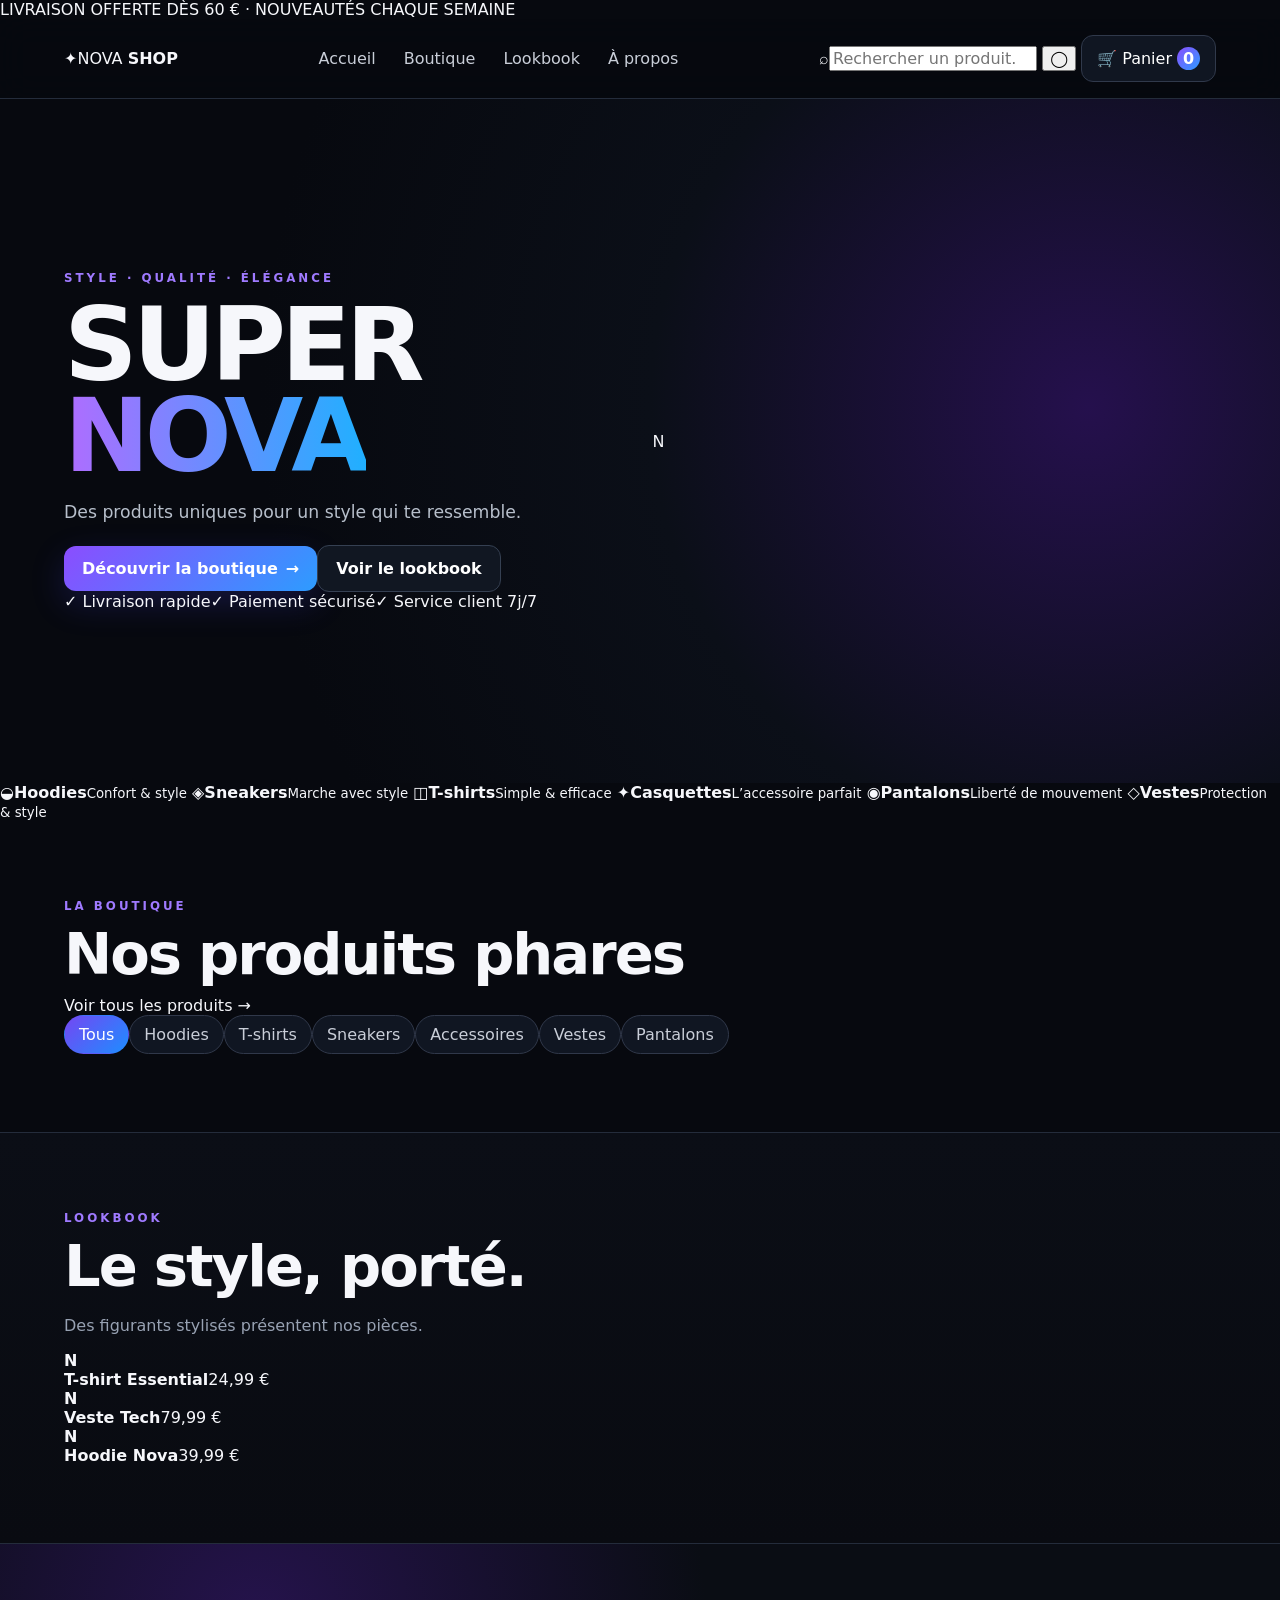
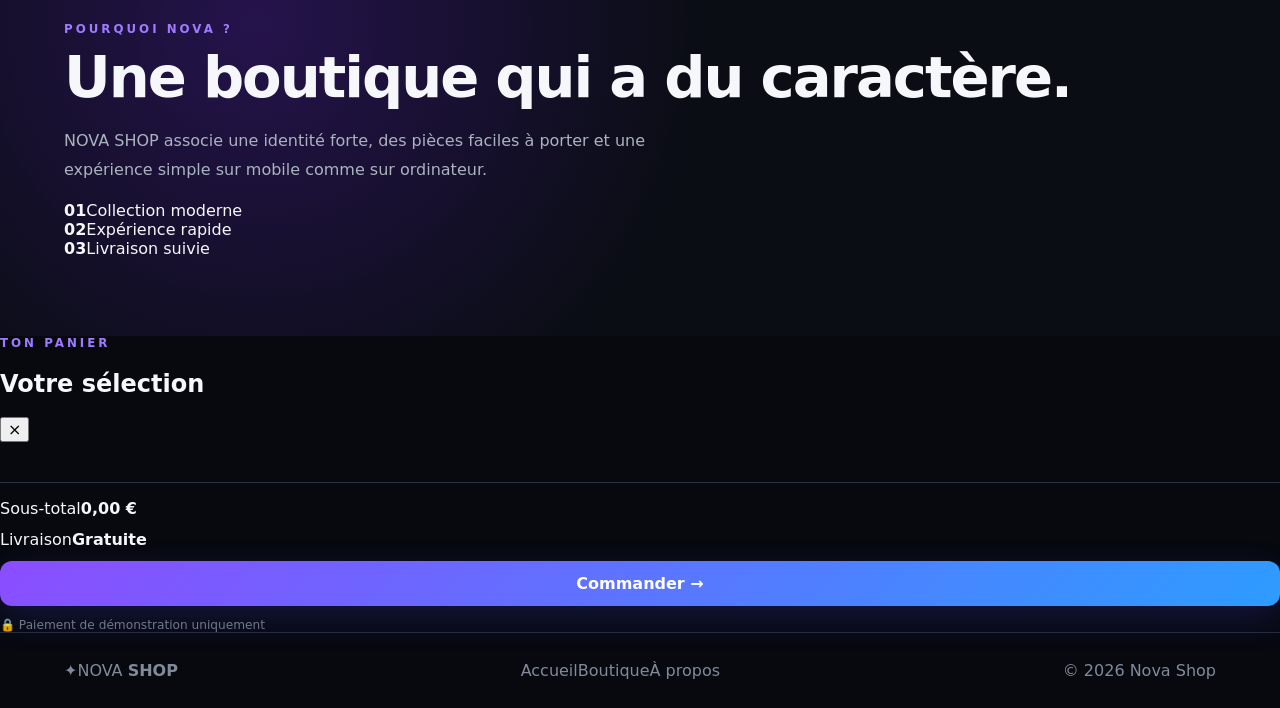
==== commit 2a26edd8: "Créer NOVA SHOP depuis zéro" ====
--- a/index.html
+++ b/index.html
@@ -3,84 +3,89 @@
 <head>
 <meta charset="utf-8">
 <meta name="viewport" content="width=device-width,initial-scale=1">
-<title>NOVA SHOP — Style & énergie</title>
-<meta name="description" content="NOVA SHOP — vêtements, accessoires et lifestyle.">
+<meta name="description" content="NOVA SHOP — mode, accessoires et lifestyle.">
+<title>NOVA SHOP — Mode & Lifestyle</title>
 <link rel="stylesheet" href="style.css">
 </head>
 <body>
-<div class="topbar">NOUVEAU DROP · LIVRAISON OFFERTE DÈS 60 € · RETOURS 14 JOURS</div>
-
+<div class="announcement">LIVRAISON OFFERTE DÈS 60 € · NOUVEAUTÉS CHAQUE SEMAINE</div>
 <header class="header">
-  <a href="#accueil" class="logo"><span class="logo-icon">✦</span><span>NOVA <b>SHOP</b></span></a>
+  <a class="brand" href="#home"><span class="brand-mark">✦</span><span>NOVA <strong>SHOP</strong></span></a>
   <nav class="nav">
-    <a href="#accueil">Accueil</a><a href="#shop">Boutique</a><a href="#models">Lookbook</a><a href="#about">À propos</a>
+    <a href="#home">Accueil</a><a href="#shop">Boutique</a><a href="#lookbook">Lookbook</a><a href="#about">À propos</a>
   </nav>
-  <button id="cartOpen" class="cart-btn" type="button">🛒 <span>Panier</span> <b id="cartCount">0</b></button>
+  <div class="header-actions">
+    <label class="header-search"><span>⌕</span><input id="headerSearch" type="search" placeholder="Rechercher un produit..."></label>
+    <button class="circle" type="button" aria-label="Compte">◯</button>
+    <button id="openCart" class="cart-btn" type="button">🛒 <span>Panier</span><b id="cartCount">0</b></button>
+  </div>
 </header>
 
 <main>
-<section id="accueil" class="hero">
+<section id="home" class="hero">
   <div class="hero-copy">
-    <div class="eyebrow">STYLE · ÉNERGIE · ATTITUDE</div>
-    <h1>PORTE TON<br><span>UNIVERS.</span></h1>
-    <p>Une nouvelle génération de pièces streetwear et lifestyle, présentées sur des figurants stylisés.</p>
-    <div class="hero-actions"><a href="#shop" class="btn primary">Découvrir la collection →</a><a href="#models" class="btn ghost">Voir le lookbook</a></div>
-    <div class="hero-trust"><span>✓ Paiement sécurisé</span><span>✓ Livraison suivie</span><span>✓ Service client</span></div>
+    <div class="eyebrow">STYLE · QUALITÉ · ÉLÉGANCE</div>
+    <h1>SUPER <span>NOVA</span></h1>
+    <p>Des produits uniques pour un style qui te ressemble.</p>
+    <div class="hero-buttons"><a class="btn primary" href="#shop">Découvrir la boutique <span>→</span></a><a class="btn ghost" href="#lookbook">Voir le lookbook</a></div>
+    <div class="trust"><span>✓ Livraison rapide</span><span>✓ Paiement sécurisé</span><span>✓ Service client 7j/7</span></div>
   </div>
-  <div class="hero-art">
-    <div class="blob blob-a"></div><div class="blob blob-b"></div>
-    <div class="hero-card">
-      <div class="hero-card-top"><span>NOVA / 01</span><span>DROP</span></div>
-      <div class="model model-hoodie">
-        <div class="m-head"></div><div class="m-hair"></div><div class="m-neck"></div><div class="m-body"></div><div class="m-arm left"></div><div class="m-arm right"></div>
-        <div class="m-brand">N</div>
-      </div>
-      <div class="hero-card-bottom"><b>HOODIE NOVA</b><span>39,99 €</span></div>
+  <div class="hero-stage">
+    <div class="mountains"></div>
+    <div class="sun"></div>
+    <div class="lava"></div>
+    <div class="hero-model">
+      <div class="model-head"></div><div class="model-hair"></div><div class="model-neck"></div>
+      <div class="model-body hoodie"></div><div class="model-arm left"></div><div class="model-arm right"></div>
+      <div class="logo-print">N</div><div class="model-cap"></div>
     </div>
   </div>
 </section>
 
-<section id="shop" class="section">
-  <div class="section-head">
-    <div><div class="eyebrow">SHOP</div><h2>Les pièces du moment.</h2></div>
-    <input id="search" type="search" placeholder="Rechercher un produit…">
-  </div>
-  <div class="filters" id="filters">
-    <button class="filter active" data-cat="Tous" type="button">Tout</button>
-    <button class="filter" data-cat="Hoodies" type="button">Hoodies</button>
-    <button class="filter" data-cat="T-shirts" type="button">T-shirts</button>
-    <button class="filter" data-cat="Chaussures" type="button">Chaussures</button>
-    <button class="filter" data-cat="Accessoires" type="button">Accessoires</button>
-  </div>
-  <div id="products" class="grid"></div>
+<section class="category-strip">
+  <a href="#shop" data-jump="Hoodies"><span>◒</span><b>Hoodies</b><small>Confort & style</small></a>
+  <a href="#shop" data-jump="Chaussures"><span>◈</span><b>Sneakers</b><small>Marche avec style</small></a>
+  <a href="#shop" data-jump="T-shirts"><span>◫</span><b>T-shirts</b><small>Simple & efficace</small></a>
+  <a href="#shop" data-jump="Accessoires"><span>✦</span><b>Casquettes</b><small>L’accessoire parfait</small></a>
+  <a href="#shop" data-jump="Pantalons"><span>◉</span><b>Pantalons</b><small>Liberté de mouvement</small></a>
+  <a href="#shop" data-jump="Vestes"><span>◇</span><b>Vestes</b><small>Protection & style</small></a>
 </section>
 
-<section id="models" class="lookbook">
-  <div class="section lookbook-inner">
-    <div class="section-head"><div><div class="eyebrow">LOOKBOOK</div><h2>Nos figurants, ton style.</h2></div><span class="muted">Visualise les pièces avant de les ajouter au panier.</span></div>
-    <div class="look-grid">
-      <article class="look-card"><div class="look-scene purple"><div class="model model-tshirt"><div class="m-head"></div><div class="m-hair"></div><div class="m-neck"></div><div class="m-body tshirt"></div><div class="m-arm left"></div><div class="m-arm right"></div><div class="m-brand">N</div></div></div><div class="look-caption"><b>T-shirt Essential</b><span>24,99 €</span></div></article>
-      <article class="look-card"><div class="look-scene blue"><div class="model model-cap"><div class="m-head"></div><div class="m-hair"></div><div class="cap-shape"></div><div class="m-neck"></div><div class="m-body jacket"></div><div class="m-arm left"></div><div class="m-arm right"></div><div class="m-brand">N</div></div></div><div class="look-caption"><b>Veste Tech</b><span>79,99 €</span></div></article>
-      <article class="look-card"><div class="look-scene red"><div class="model model-hoodie"><div class="m-head"></div><div class="m-hair"></div><div class="m-neck"></div><div class="m-body"></div><div class="m-arm left"></div><div class="m-arm right"></div><div class="m-brand">N</div></div></div><div class="look-caption"><b>Hoodie Nova</b><span>39,99 €</span></div></article>
+<section id="shop" class="section">
+  <div class="section-title"><div><div class="eyebrow">LA BOUTIQUE</div><h2>Nos produits phares</h2></div><a class="see-all" href="#shop">Voir tous les produits →</a></div>
+  <div class="filter-row">
+    <button class="filter active" data-cat="Tous">Tous</button><button class="filter" data-cat="Hoodies">Hoodies</button><button class="filter" data-cat="T-shirts">T-shirts</button><button class="filter" data-cat="Chaussures">Sneakers</button><button class="filter" data-cat="Accessoires">Accessoires</button><button class="filter" data-cat="Vestes">Vestes</button><button class="filter" data-cat="Pantalons">Pantalons</button>
+  </div>
+  <div id="products" class="products"></div>
+</section>
+
+<section id="lookbook" class="lookbook">
+  <div class="section">
+    <div class="section-title"><div><div class="eyebrow">LOOKBOOK</div><h2>Le style, porté.</h2></div><p class="muted">Des figurants stylisés présentent nos pièces.</p></div>
+    <div class="looks">
+      <article class="look"><div class="look-bg purple"><div class="mini-model"><i class="h"></i><i class="hair"></i><i class="body shirt"></i><i class="arm a1"></i><i class="arm a2"></i><b>N</b></div></div><div><strong>T-shirt Essential</strong><span>24,99 €</span></div></article>
+      <article class="look"><div class="look-bg blue"><div class="mini-model"><i class="h"></i><i class="hair"></i><i class="cap"></i><i class="body jacket"></i><i class="arm a1"></i><i class="arm a2"></i><b>N</b></div></div><div><strong>Veste Tech</strong><span>79,99 €</span></div></article>
+      <article class="look"><div class="look-bg pink"><div class="mini-model"><i class="h"></i><i class="hair"></i><i class="body hoodie"></i><i class="arm a1"></i><i class="arm a2"></i><b>N</b></div></div><div><strong>Hoodie Nova</strong><span>39,99 €</span></div></article>
     </div>
   </div>
 </section>
 
-<section id="about" class="section about">
-  <div class="about-grid"><div><div class="eyebrow">LA MARQUE</div><h2>Simple. Moderne. NOVA.</h2><p>NOVA SHOP mélange lignes premium, couleurs électriques et pièces faciles à porter. Les figurants du lookbook sont des visuels stylisés pour présenter les produits.</p></div><div class="benefits"><div><b>01</b><span>Collection renouvelée</span></div><div><b>02</b><span>Expérience mobile</span></div><div><b>03</b><span>Panier rapide</span></div></div></div>
+<section id="about" class="about section">
+  <div class="about-left"><div class="eyebrow">POURQUOI NOVA ?</div><h2>Une boutique qui a du caractère.</h2><p>NOVA SHOP associe une identité forte, des pièces faciles à porter et une expérience simple sur mobile comme sur ordinateur.</p></div>
+  <div class="about-points"><div><b>01</b><span>Collection moderne</span></div><div><b>02</b><span>Expérience rapide</span></div><div><b>03</b><span>Livraison suivie</span></div></div>
 </section>
 </main>
 
-<aside id="cartPanel" class="cart-panel" aria-hidden="true">
-  <div class="cart-head"><div><div class="eyebrow">PANIER</div><h2>Ta sélection</h2></div><button id="cartClose" class="x" type="button">×</button></div>
+<aside id="cart" class="cart">
+  <div class="cart-top"><div><div class="eyebrow">TON PANIER</div><h2>Votre sélection</h2></div><button id="closeCart" class="close" type="button" aria-label="Fermer">×</button></div>
   <div id="cartItems" class="cart-items"></div>
-  <div class="cart-bottom"><div class="total"><span>Total</span><b id="cartTotal">0,00 €</b></div><button id="orderBtn" class="btn primary full" type="button">Commander</button><button id="clearBtn" class="clear" type="button">Vider le panier</button><small>Paiement réel non activé sur cette démo.</small></div>
+  <div class="cart-bottom"><div class="subtotal"><span>Sous-total</span><strong id="cartTotal">0,00 €</strong></div><div class="shipping"><span>Livraison</span><b>Gratuite</b></div><button id="checkout" class="btn primary full" type="button">Commander →</button><small>🔒 Paiement de démonstration uniquement</small></div>
 </aside>
-<div id="backdrop" class="backdrop hidden"></div>
+<div id="overlay" class="overlay hidden"></div>
 
-<div id="toast" class="toast" role="status" aria-live="polite"></div>
+<div id="toast" class="toast"></div>
 
-<footer class="footer"><div class="logo"><span class="logo-icon">✦</span><span>NOVA <b>SHOP</b></span></div><span>© 2026 Nova Shop</span><div class="footer-links"><a href="#about">À propos</a><a href="#shop">Boutique</a></div></footer>
+<footer class="footer"><div class="brand"><span class="brand-mark">✦</span><span>NOVA <strong>SHOP</strong></span></div><div class="footer-nav"><a href="#home">Accueil</a><a href="#shop">Boutique</a><a href="#about">À propos</a></div><span>© 2026 Nova Shop</span></footer>
 
 <script src="script.js"></script>
 </body>
--- a/style.css
+++ b/style.css
@@ -1,17 +1,6 @@
-:root{--bg:#080808;--panel:#111;--panel-2:#171717;--text:#fff;--muted:#a7a7a7;--line:#262626;--hot:#ff5a00;--hot-2:#ffb000;--good:#42c96b}
-*{box-sizing:border-box}html{scroll-behavior:smooth}body{margin:0;background:var(--bg);color:var(--text);font-family:Inter,system-ui,-apple-system,BlinkMacSystemFont,"Segoe UI",Arial,sans-serif}
-body.no-scroll{overflow:hidden}a{color:inherit}button,input{font:inherit}.site-header{position:sticky;top:0;z-index:50;display:flex;align-items:center;justify-content:space-between;gap:24px;padding:16px 5%;background:rgba(8,8,8,.88);backdrop-filter:blur(14px);border-bottom:1px solid var(--line)}
-.brand{display:inline-flex;align-items:center;gap:10px;text-decoration:none;font-weight:950;letter-spacing:.7px}.brand-mark{font-size:1.5rem}.main-nav{display:flex;gap:26px}.main-nav a{text-decoration:none;color:#ddd}.main-nav a:hover{color:#fff}
-.cart-button,.primary-button{border:0;border-radius:12px;padding:13px 18px;font-weight:850;cursor:pointer;text-decoration:none;display:inline-flex;justify-content:center;align-items:center;gap:9px}.cart-button,.primary-button{background:linear-gradient(135deg,#ff7a00,#ff2a00);color:#fff;box-shadow:0 10px 30px rgba(255,70,0,.18)}.count{min-width:24px;padding:2px 7px;border-radius:999px;background:#fff;color:#111;font-size:.8rem;text-align:center}
-.secondary-button{display:inline-flex;align-items:center;justify-content:center;padding:12px 18px;border:1px solid #454545;border-radius:12px;text-decoration:none;color:#fff;background:rgba(255,255,255,.03)}
-.hero{position:relative;min-height:78vh;display:grid;place-items:center;text-align:center;overflow:hidden;padding:70px 5%;background:radial-gradient(circle at 50% 76%,#5f1800 0,#1c0903 28%,#090909 63%)}.hero:before{content:"";position:absolute;left:-15%;right:-15%;bottom:-24%;height:42%;background:linear-gradient(90deg,transparent,#ff4b00,#ffb000,#ff4b00,transparent);filter:blur(45px);opacity:.32}.hero-content{position:relative;z-index:2;max-width:820px}.hero-badge,.eyebrow{color:#ff7f18;font-size:.78rem;font-weight:900;letter-spacing:3px}.hero-badge{margin-bottom:18px}
-.volcano-logo{position:relative;width:180px;height:140px;margin:0 auto 10px;display:grid;place-items:center}.orbit{position:absolute;width:145px;height:55px;border:3px solid #ff6200;border-radius:50%;transform:rotate(-20deg);box-shadow:0 0 32px rgba(255,90,0,.38)}.volcano{font-size:7rem;line-height:1;transform:scaleX(1.4);color:#24100a;text-shadow:0 -10px 0 #ff7a00,0 12px 25px rgba(0,0,0,.5)}.spark{position:absolute;color:#ffbe35}.s1{top:5px;right:30px}.s2{top:27px;left:32px}.s3{top:0;left:86px}
-.hero h1{margin:0;font-size:clamp(3.4rem,9vw,7.8rem);line-height:.9;letter-spacing:-4px;background:linear-gradient(180deg,#fff 5%,#ffd069 48%,#ff3a00 100%);-webkit-background-clip:text;background-clip:text;color:transparent}.hero p{max-width:680px;margin:24px auto;color:#d2d2d2;font-size:1.1rem;line-height:1.7}.hero-actions{display:flex;justify-content:center;gap:12px;flex-wrap:wrap}
-.section{padding:82px 5%;max-width:1280px;margin:0 auto}.section-top{display:flex;justify-content:space-between;align-items:end;gap:24px}.section h2,.story h2,.checkout h2{font-size:clamp(2.1rem,5vw,3.5rem);margin:8px 0 10px;letter-spacing:-1.5px}.muted{color:var(--muted)}.search-wrap{display:block}.search-wrap input{width:min(340px,88vw);padding:13px 15px;background:#121212;border:1px solid #363636;border-radius:12px;color:#fff;outline:none}.search-wrap input:focus{border-color:#ff6a00}
-.filters{display:flex;gap:10px;flex-wrap:wrap;margin:32px 0 26px}.filter{border:1px solid #343434;background:#121212;color:#d9d9d9;border-radius:999px;padding:9px 15px;cursor:pointer}.filter.active{background:#ff5600;border-color:#ff5600;color:#fff}
-.product-grid{display:grid;grid-template-columns:repeat(auto-fill,minmax(220px,1fr));gap:18px}.product{background:var(--panel);border:1px solid var(--line);border-radius:18px;overflow:hidden;transition:.2s}.product:hover{transform:translateY(-4px);border-color:#5b2b14}.product-visual{height:190px;display:grid;place-items:center;background:radial-gradient(circle at 50% 45%,#3b1607 0,#141414 68%);font-size:5.2rem}.product-info{padding:17px}.product-cat{font-size:.76rem;color:#ff7a18;font-weight:850;letter-spacing:1.4px}.product h3{margin:7px 0;font-size:1.05rem}.product-row{display:flex;align-items:center;justify-content:space-between;gap:10px}.price{font-size:1.12rem;font-weight:900}.buy{width:100%;margin-top:12px;padding:10px 12px;border-radius:10px;border:0;background:#fff;color:#111;font-weight:850;cursor:pointer}.buy:hover{background:#eee}
-.story{max-width:none;background:linear-gradient(180deg,#0f0f0f,#121212);padding-left:5%;padding-right:5%}.story-card,.checkout-card{max-width:1000px;margin:0 auto;padding:42px;border:1px solid #2a2a2a;border-radius:24px;background:linear-gradient(145deg,#141414,#0c0c0c)}.story-card p{max-width:740px;color:#bfbfbf;line-height:1.7}.story-stats{display:flex;gap:45px;margin-top:30px;flex-wrap:wrap}.story-stats strong{display:block;font-size:1.65rem}.story-stats span{color:#929292}
-.checkout{padding-top:55px}.checkout-card{max-width:760px}.checkout-form{display:grid;gap:12px;margin-top:24px}.checkout-form input{padding:14px;border-radius:11px;border:1px solid #333;background:#0c0c0c;color:#fff}.form-grid{display:grid;grid-template-columns:1fr 1fr;gap:12px}.full-button{width:100%}.success{display:grid;gap:6px;margin-top:18px;padding:18px;border:1px solid #2e8b46;border-radius:12px;background:rgba(31,75,43,.35);color:#d7ffe1}
-.site-footer{display:flex;justify-content:space-between;gap:20px;padding:28px 5%;border-top:1px solid var(--line);color:#898989}
-.cart-panel{position:fixed;z-index:80;right:0;top:0;height:100vh;width:min(430px,94vw);background:#101010;border-left:1px solid #2f2f2f;padding:24px;transform:translateX(105%);transition:transform .25s ease;display:flex;flex-direction:column}.cart-panel.open{transform:translateX(0)}.cart-header{display:flex;justify-content:space-between;gap:20px;align-items:flex-start}.cart-header h2{margin:4px 0 0}.icon-button{background:transparent;border:0;color:#fff;font-size:1.4rem;cursor:pointer}.cart-items{margin:24px 0;overflow:auto;flex:1}.cart-empty{padding:20px 0;color:#888}.cart-line{display:grid;grid-template-columns:1fr auto;gap:12px;padding:15px 0;border-bottom:1px solid #292929}.cart-line h4{margin:0 0 5px}.cart-line small{color:#999}.remove{border:0;background:#252525;color:#fff;width:32px;height:32px;border-radius:8px;cursor:pointer}.cart-footer{border-top:1px solid #2c2c2c;padding-top:18px;display:grid;gap:12px}.total-row{display:flex;justify-content:space-between;font-size:1.12rem}.text-button{border:0;background:transparent;color:#aaa;cursor:pointer}.microcopy{margin:0;color:#777;font-size:.78rem}.backdrop{position:fixed;z-index:70;inset:0;background:rgba(0,0,0,.72)}.hidden{display:none!important}.sr-only{position:absolute;width:1px;height:1px;overflow:hidden;clip:rect(0,0,0,0);white-space:nowrap}
-@media(max-width:760px){.main-nav{display:none}.site-header{padding:14px 4%}.section-top{display:block}.search-wrap{margin-top:20px}.search-wrap input{width:100%}.form-grid{grid-template-columns:1fr}.story-card,.checkout-card{padding:26px}.site-footer{flex-direction:column}.hero{min-height:72vh}}
+:root{--bg:#07090f;--panel:#0d111a;--panel2:#111827;--line:#242c3b;--text:#f6f7fb;--muted:#98a2b3;--p:#8b4dff;--b:#2d9cff;--pink:#ff4acb;--green:#3ad68c}
+*{box-sizing:border-box}html{scroll-behavior:smooth}body{margin:0;font-family:Inter,system-ui,-apple-system,Segoe UI,Arial,sans-serif;background:var(--bg);color:var(--text)}a{color:inherit;text-decoration:none}button,input{font:inherit}.topbar{text-align:center;padding:9px 12px;background:linear-gradient(90deg,#32127f,#152b70);font-size:.74rem;font-weight:800;letter-spacing:1px}
+.header{position:sticky;top:0;z-index:50;display:flex;align-items:center;justify-content:space-between;gap:24px;padding:16px 5%;background:rgba(7,9,15,.84);backdrop-filter:blur(16px);border-bottom:1px solid var(--line)}.logo{display:flex;align-items:center;gap:10px;font-weight:950;letter-spacing:.7px}.logo b{color:#9a65ff}.logo-icon{display:grid;place-items:center;width:30px;height:30px;border-radius:9px;background:linear-gradient(135deg,var(--p),var(--b));box-shadow:0 0 25px #6e4aff55}.nav{display:flex;gap:28px;color:#c9ced8}.nav a:hover{color:#fff}.cart-btn{border:1px solid #30394b;background:#101622;color:#fff;padding:11px 15px;border-radius:12px;cursor:pointer}.cart-btn b{display:inline-grid;place-items:center;min-width:23px;height:23px;margin-left:5px;border-radius:99px;background:linear-gradient(135deg,var(--p),var(--b))}
+.hero{min-height:76vh;display:grid;grid-template-columns:1fr 1fr;align-items:center;gap:25px;padding:70px 5%;overflow:hidden;background:radial-gradient(circle at 85% 45%,#25104d 0,#0b0f18 38%,var(--bg) 72%)}.hero-copy{max-width:650px}.eyebrow{font-size:.74rem;letter-spacing:3px;font-weight:900;color:#9f7aff}.hero h1{font-size:clamp(3.2rem,8vw,7rem);line-height:.88;margin:15px 0;letter-spacing:-5px}.hero h1 span{background:linear-gradient(90deg,#b06cff,#20b0ff);-webkit-background-clip:text;background-clip:text;color:transparent}.hero-copy p{font-size:1.08rem;color:#b7bfcb;line-height:1.7;max-width:620px}.actions{display:flex;gap:12px;flex-wrap:wrap;margin:27px 0}.btn{display:inline-flex;align-items:center;justify-content:center;gap:8px;padding:13px 18px;border-radius:12px;font-weight:900;border:0;cursor:pointer}.primary{background:linear-gradient(135deg,var(--p),var(--b));color:#fff;box-shadow:0 12px 35px #4a45ff33}.ghost{background:#111722;border:1px solid #354052;color:#fff}.hero-trust{display:flex;gap:16px;flex-wrap:wrap;color:#8791a2;font-size:.8rem}.hero-art{position:relative;display:grid;place-items:center;min-height:500px}.blob{position:absolute;border-radius:50%;filter:blur(5px);opacity:.65}.blob-a{width:300px;height:300px;background:#7746ff66;top:12%;right:18%}.blob-b{width:220px;height:220px;background:#1fa9ff55;bottom:8%;left:15%}.hero-card{position:relative;width:min(420px,82vw);height:470px;border:1px solid #3b4660;border-radius:28px;background:linear-gradient(150deg,#151c2c,#0b0f18);box-shadow:0 35px 90px #0009;overflow:hidden}.hero-card-top,.hero-card-bottom{position:absolute;left:0;right:0;display:flex;justify-content:space-between;padding:18px 20px;font-size:.72rem;letter-spacing:2px;color:#96a0b3}.hero-card-top{top:0}.hero-card-bottom{bottom:0;font-size:.82rem;letter-spacing:.4px;color:#fff}.hero-card-bottom span{color:#b06cff}.model{position:absolute;left:50%;transform:translateX(-50%);width:190px;height:315px;bottom:65px}.m-head{position:absolute;left:64px;top:18px;width:63px;height:80px;background:linear-gradient(140deg,#d6a07c,#8c593e);border-radius:48% 48% 44% 44%;z-index:5}.m-hair{position:absolute;left:52px;top:4px;width:87px;height:67px;background:#15161b;border-radius:52% 54% 35% 40%;z-index:6;transform:rotate(-3deg)}.m-neck{position:absolute;left:79px;top:84px;width:34px;height:28px;background:#c58461;border-radius:7px;z-index:3}.m-body{position:absolute;left:34px;top:100px;width:122px;height:150px;background:linear-gradient(160deg,#202735,#0e1118);border-radius:34px 34px 22px 22px;z-index:2;box-shadow:inset 0 0 0 1px #49536c}.m-body.tshirt{background:linear-gradient(160deg,#efeef4,#b9bfd0)}.m-body.jacket{background:linear-gradient(160deg,#253a67,#101624)}.m-arm{position:absolute;top:112px;width:35px;height:128px;background:linear-gradient(180deg,#202735,#0f1218);border-radius:22px;z-index:1}.m-arm.left{left:15px;transform:rotate(7deg)}.m-arm.right{right:15px;transform:rotate(-7deg)}.m-brand{position:absolute;z-index:8;left:88px;top:162px;font-size:30px;font-weight:950;color:#fff;text-shadow:0 0 14px #8b4dff}.cap-shape{position:absolute;z-index:9;left:48px;top:6px;width:104px;height:38px;background:#15161c;border-radius:50% 55% 25% 25%;transform:rotate(-4deg);box-shadow:0 6px 0 #15161c}.model-tshirt .m-body{top:102px}.lookbook{background:linear-gradient(180deg,#0b0e16,#090b11);border-top:1px solid var(--line);border-bottom:1px solid var(--line)}.lookbook-inner{padding-top:75px;padding-bottom:80px}.section{padding:78px 5%;max-width:1280px;margin:auto}.section-head{display:flex;align-items:end;justify-content:space-between;gap:20px}.section h2{font-size:clamp(2rem,5vw,3.6rem);letter-spacing:-2px;margin:8px 0}.muted{color:var(--muted)}.section-head input{width:min(340px,90vw);padding:13px 15px;background:#0f141e;color:#fff;border:1px solid #30384a;border-radius:12px;outline:0}.filters{display:flex;gap:10px;flex-wrap:wrap;margin:30px 0 22px}.filter{padding:9px 14px;border-radius:999px;background:#101622;color:#c9ced8;border:1px solid #30384a;cursor:pointer}.filter.active{background:linear-gradient(135deg,#7447f3,#1e8dff);border-color:transparent;color:#fff}.grid{display:grid;grid-template-columns:repeat(auto-fill,minmax(225px,1fr));gap:18px}.product{border:1px solid var(--line);border-radius:18px;overflow:hidden;background:linear-gradient(160deg,#101521,#0b0f16);transition:.22s}.product:hover{transform:translateY(-5px);border-color:#4a5570}.product-visual{height:235px;display:grid;place-items:center;background:radial-gradient(circle at 50% 34%,#26396a,#111622 65%);position:relative}.product-visual.purple{background:radial-gradient(circle at 50% 35%,#3c2268,#10131d 70%)}.product-visual.blue{background:radial-gradient(circle at 50% 35%,#214b73,#10131d 70%)}.product-visual.red{background:radial-gradient(circle at 50% 35%,#64283b,#10131d 70%)}.product .model{transform:translateX(-50%) scale(.78);bottom:0}.tag{position:absolute;top:12px;left:12px;padding:6px 8px;border-radius:99px;background:#fff;color:#161a22;font-size:.7rem;font-weight:900}.product-info{padding:16px}.product-cat{color:#9d83ff;font-size:.7rem;font-weight:900;letter-spacing:1.8px}.product h3{margin:6px 0}.product-line{display:flex;justify-content:space-between;align-items:center;margin-top:11px}.rating{font-size:.78rem;color:#ffd65a}.price{font-weight:950}.buy{width:100%;margin-top:12px;border:0;border-radius:10px;padding:11px;background:#f6f7fb;color:#10131a;font-weight:900;cursor:pointer}.look-grid{display:grid;grid-template-columns:repeat(3,1fr);gap:18px;margin-top:30px}.look-card{border:1px solid var(--line);border-radius:20px;overflow:hidden;background:#0e121b}.look-scene{height:330px;position:relative;overflow:hidden}.look-scene .model{transform:translateX(-50%) scale(.92);bottom:-5px}.look-caption{display:flex;justify-content:space-between;padding:15px 16px}.about{background:radial-gradient(circle at 20% 20%,#25134c 0,#0a0d14 42%);max-width:none}.about-grid{max-width:1100px;margin:auto;display:grid;grid-template-columns:1.2fr .8fr;gap:60px;align-items:center}.about p{color:#aab3c0;line-height:1.8;max-width:640px}.benefits{display:grid;gap:12px}.benefits div{display:flex;gap:16px;align-items:center;padding:16px;border:1px solid #2d3545;border-radius:14px;background:#0e131e}.benefits b{color:#9f7aff}.benefits span{color:#dbe0e8}.footer{display:flex;align-items:center;justify-content:space-between;gap:20px;padding:28px 5%;border-top:1px solid var(--line);color:#818a9a}.footer-links{display:flex;gap:18px}.cart-panel{position:fixed;z-index:90;top:0;right:0;height:100vh;width:min(430px,94vw);background:#0d1118;border-left:1px solid #31394a;transform:translateX(105%);transition:.25s;display:flex;flex-direction:column;padding:23px}.cart-panel.open{transform:translateX(0)}.cart-head{display:flex;justify-content:space-between}.cart-head h2{margin:5px 0 0}.x{border:0;background:transparent;color:#fff;font-size:1.8rem;cursor:pointer}.cart-items{overflow:auto;flex:1;margin:20px 0}.empty{color:#7e8796;padding:25px 0}.cart-line{display:grid;grid-template-columns:1fr auto;gap:10px;padding:14px 0;border-bottom:1px solid #252c39}.cart-line h4{margin:0 0 5px}.cart-line small{color:#8993a3}.remove{width:32px;height:32px;border-radius:8px;border:0;background:#202735;color:#fff;cursor:pointer}.cart-bottom{border-top:1px solid #2b3342;padding-top:16px;display:grid;gap:12px}.total{display:flex;justify-content:space-between;font-size:1.08rem}.full{width:100%}.clear{border:0;background:transparent;color:#9ba4b2;cursor:pointer}.cart-bottom small{color:#707989;font-size:.76rem}.backdrop{position:fixed;z-index:80;inset:0;background:#000b}.hidden{display:none!important}.toast{position:fixed;z-index:120;left:50%;bottom:26px;transform:translate(-50%,18px);opacity:0;pointer-events:none;padding:12px 16px;border-radius:999px;background:#f5f7ff;color:#111;font-weight:900;transition:.2s}.toast.show{opacity:1;transform:translate(-50%,0)}
+@media(max-width:850px){.nav{display:none}.hero{grid-template-columns:1fr;padding-top:45px}.hero-art{min-height:440px}.section-head{display:block}.section-head input{margin-top:20px;width:100%}.look-grid{grid-template-columns:1fr}.about-grid{grid-template-columns:1fr}.footer{flex-direction:column;align-items:flex-start}}
+@media(max-width:520px){.header{padding:13px 4%}.cart-btn span{display:none}.hero h1{letter-spacing:-3px}.hero-trust{display:grid;gap:8px}.hero-card{height:420px}.section{padding-left:4%;padding-right:4%}}
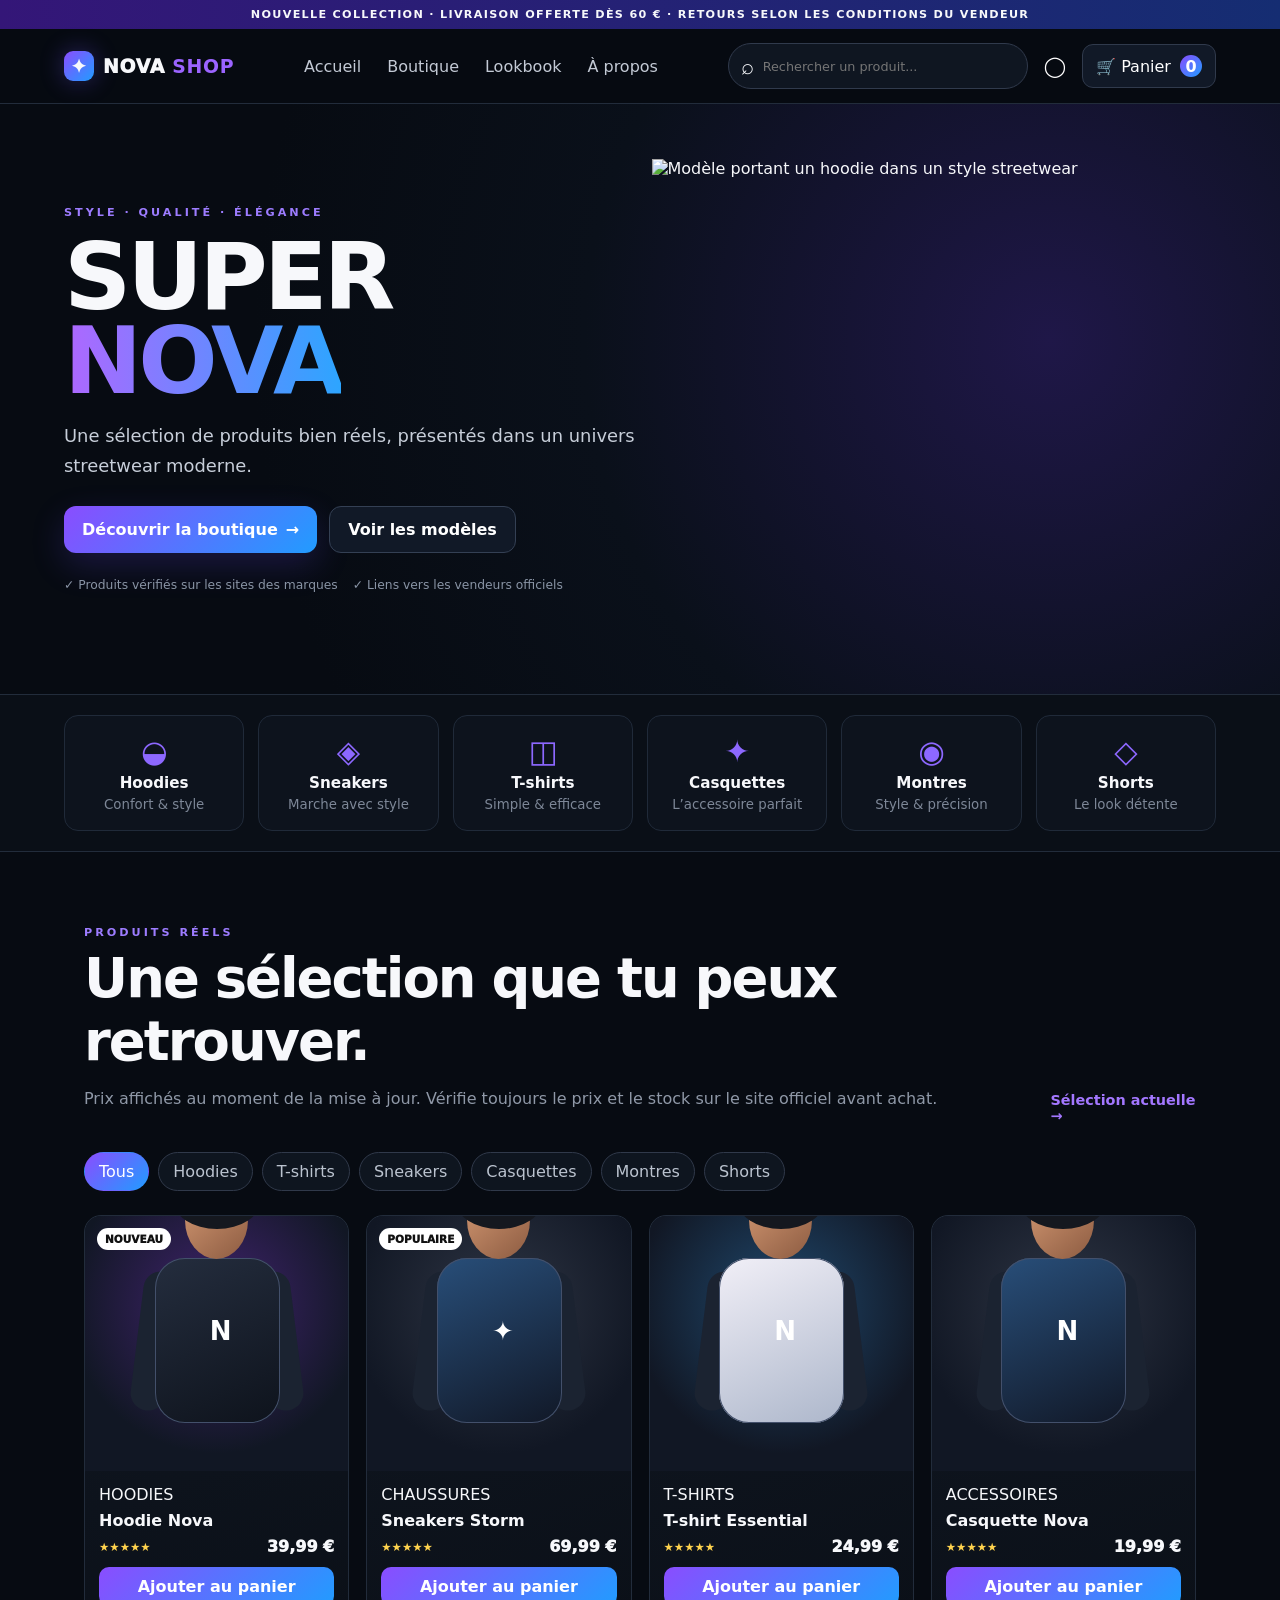
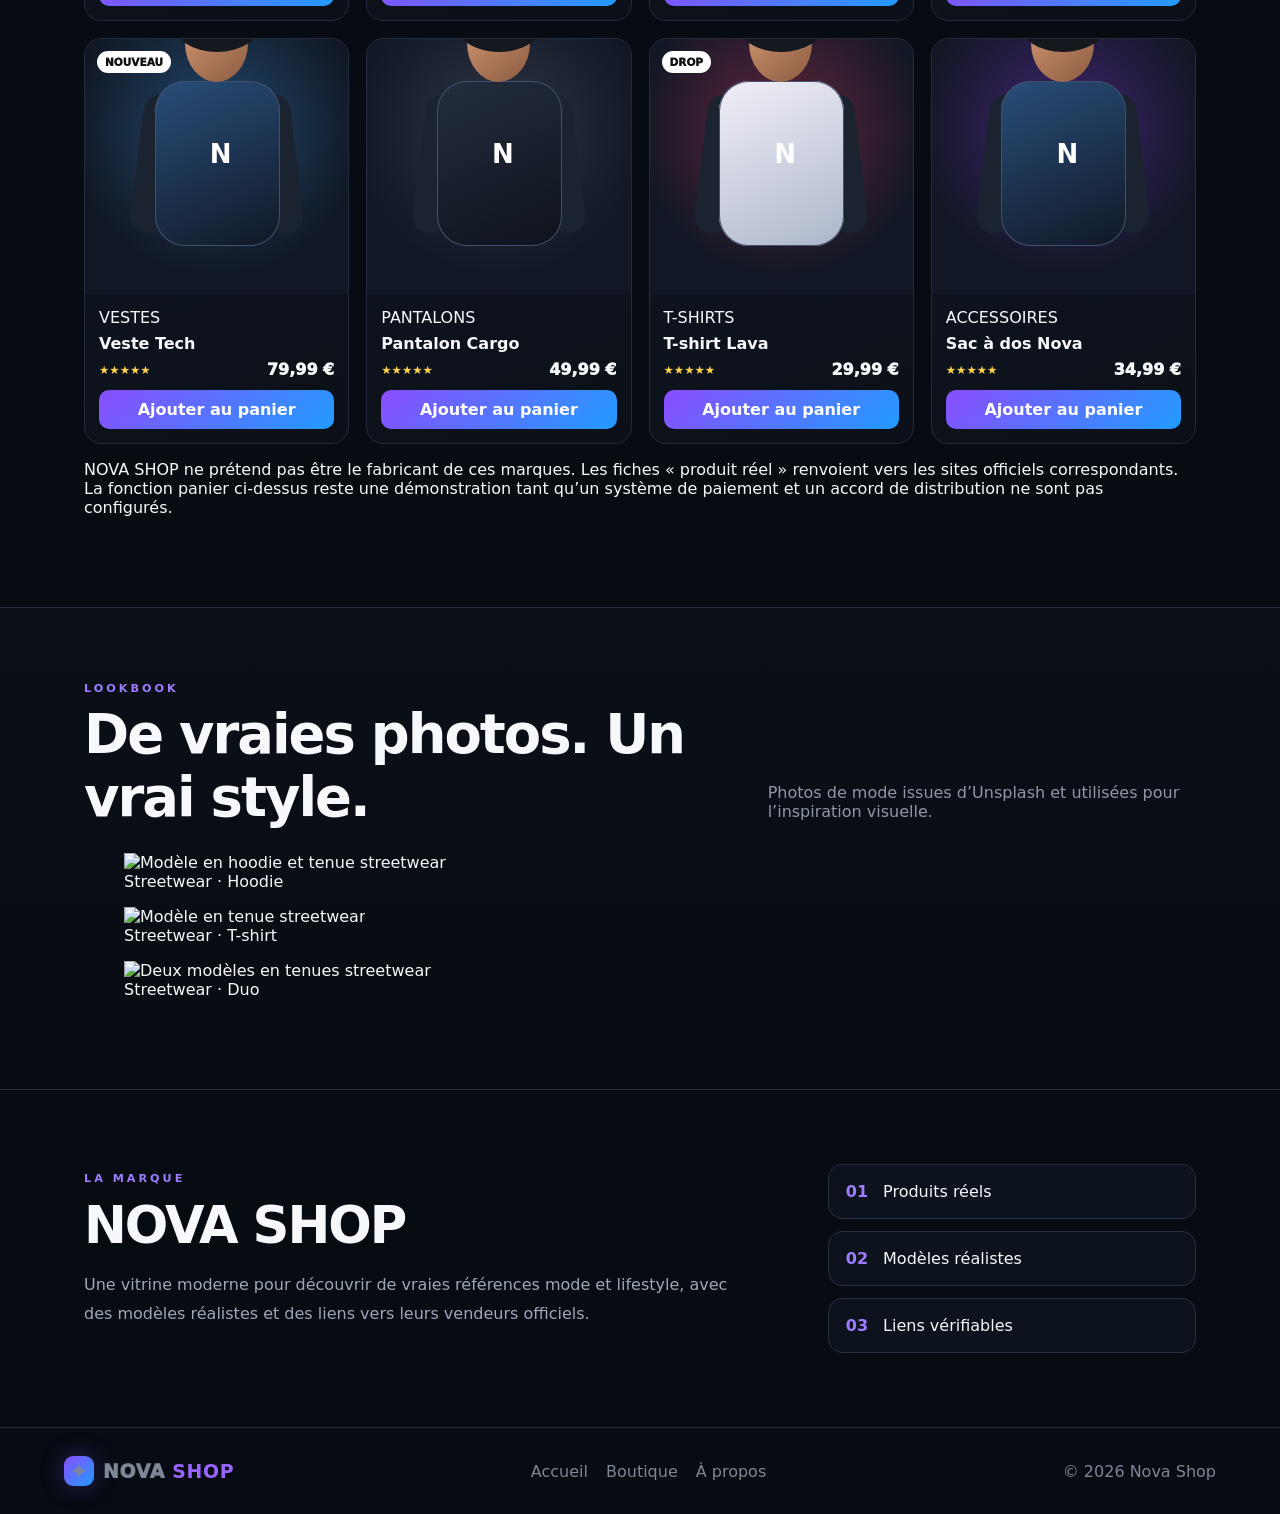
==== commit e8f5b2b2: "Ajouter vraie sélection de produits et photos réalistes" ====
--- a/index.html
+++ b/index.html
@@ -8,16 +8,15 @@
 <link rel="stylesheet" href="style.css">
 </head>
 <body>
-<div class="announcement">LIVRAISON OFFERTE DÈS 60 € · NOUVEAUTÉS CHAQUE SEMAINE</div>
+<div class="announcement">NOUVELLE COLLECTION · LIVRAISON OFFERTE DÈS 60 € · RETOURS SELON LES CONDITIONS DU VENDEUR</div>
+
 <header class="header">
   <a class="brand" href="#home"><span class="brand-mark">✦</span><span>NOVA <strong>SHOP</strong></span></a>
-  <nav class="nav">
-    <a href="#home">Accueil</a><a href="#shop">Boutique</a><a href="#lookbook">Lookbook</a><a href="#about">À propos</a>
-  </nav>
+  <nav class="nav"><a href="#home">Accueil</a><a href="#shop">Boutique</a><a href="#lookbook">Lookbook</a><a href="#about">À propos</a></nav>
   <div class="header-actions">
     <label class="header-search"><span>⌕</span><input id="headerSearch" type="search" placeholder="Rechercher un produit..."></label>
     <button class="circle" type="button" aria-label="Compte">◯</button>
-    <button id="openCart" class="cart-btn" type="button">🛒 <span>Panier</span><b id="cartCount">0</b></button>
+    <button id="openCart" class="cart-btn" type="button">🛒 <span>Panier</span> <b id="cartCount">0</b></button>
   </div>
 </header>
 
@@ -26,20 +25,11 @@
   <div class="hero-copy">
     <div class="eyebrow">STYLE · QUALITÉ · ÉLÉGANCE</div>
     <h1>SUPER <span>NOVA</span></h1>
-    <p>Des produits uniques pour un style qui te ressemble.</p>
-    <div class="hero-buttons"><a class="btn primary" href="#shop">Découvrir la boutique <span>→</span></a><a class="btn ghost" href="#lookbook">Voir le lookbook</a></div>
-    <div class="trust"><span>✓ Livraison rapide</span><span>✓ Paiement sécurisé</span><span>✓ Service client 7j/7</span></div>
+    <p>Une sélection de produits bien réels, présentés dans un univers streetwear moderne.</p>
+    <div class="hero-buttons"><a class="btn primary" href="#shop">Découvrir la boutique <span>→</span></a><a class="btn ghost" href="#lookbook">Voir les modèles</a></div>
+    <div class="trust"><span>✓ Produits vérifiés sur les sites des marques</span><span>✓ Liens vers les vendeurs officiels</span></div>
   </div>
-  <div class="hero-stage">
-    <div class="mountains"></div>
-    <div class="sun"></div>
-    <div class="lava"></div>
-    <div class="hero-model">
-      <div class="model-head"></div><div class="model-hair"></div><div class="model-neck"></div>
-      <div class="model-body hoodie"></div><div class="model-arm left"></div><div class="model-arm right"></div>
-      <div class="logo-print">N</div><div class="model-cap"></div>
-    </div>
-  </div>
+  <div class="hero-photo"><img src="https://images.unsplash.com/photo-1576211473184-a3a1da6216b7?auto=format&fit=crop&w=1200&q=82" alt="Modèle portant un hoodie dans un style streetwear"></div>
 </section>
 
 <section class="category-strip">
@@ -47,46 +37,47 @@
   <a href="#shop" data-jump="Chaussures"><span>◈</span><b>Sneakers</b><small>Marche avec style</small></a>
   <a href="#shop" data-jump="T-shirts"><span>◫</span><b>T-shirts</b><small>Simple & efficace</small></a>
   <a href="#shop" data-jump="Accessoires"><span>✦</span><b>Casquettes</b><small>L’accessoire parfait</small></a>
-  <a href="#shop" data-jump="Pantalons"><span>◉</span><b>Pantalons</b><small>Liberté de mouvement</small></a>
-  <a href="#shop" data-jump="Vestes"><span>◇</span><b>Vestes</b><small>Protection & style</small></a>
+  <a href="#shop" data-jump="Montres"><span>◉</span><b>Montres</b><small>Style & précision</small></a>
+  <a href="#shop" data-jump="Shorts"><span>◇</span><b>Shorts</b><small>Le look détente</small></a>
 </section>
 
 <section id="shop" class="section">
-  <div class="section-title"><div><div class="eyebrow">LA BOUTIQUE</div><h2>Nos produits phares</h2></div><a class="see-all" href="#shop">Voir tous les produits →</a></div>
-  <div class="filter-row">
-    <button class="filter active" data-cat="Tous">Tous</button><button class="filter" data-cat="Hoodies">Hoodies</button><button class="filter" data-cat="T-shirts">T-shirts</button><button class="filter" data-cat="Chaussures">Sneakers</button><button class="filter" data-cat="Accessoires">Accessoires</button><button class="filter" data-cat="Vestes">Vestes</button><button class="filter" data-cat="Pantalons">Pantalons</button>
+  <div class="section-title">
+    <div><div class="eyebrow">PRODUITS RÉELS</div><h2>Une sélection que tu peux retrouver.</h2><p class="muted">Prix affichés au moment de la mise à jour. Vérifie toujours le prix et le stock sur le site officiel avant achat.</p></div>
+    <a class="see-all" href="#shop">Sélection actuelle →</a>
+  </div>
+  <div class="filter-row" id="filters">
+    <button class="filter active" data-cat="Tous">Tous</button><button class="filter" data-cat="Hoodies">Hoodies</button><button class="filter" data-cat="T-shirts">T-shirts</button><button class="filter" data-cat="Chaussures">Sneakers</button><button class="filter" data-cat="Accessoires">Casquettes</button><button class="filter" data-cat="Montres">Montres</button><button class="filter" data-cat="Shorts">Shorts</button>
   </div>
   <div id="products" class="products"></div>
+  <p class="note">NOVA SHOP ne prétend pas être le fabricant de ces marques. Les fiches « produit réel » renvoient vers les sites officiels correspondants. La fonction panier ci-dessus reste une démonstration tant qu’un système de paiement et un accord de distribution ne sont pas configurés.</p>
 </section>
 
 <section id="lookbook" class="lookbook">
   <div class="section">
-    <div class="section-title"><div><div class="eyebrow">LOOKBOOK</div><h2>Le style, porté.</h2></div><p class="muted">Des figurants stylisés présentent nos pièces.</p></div>
-    <div class="looks">
-      <article class="look"><div class="look-bg purple"><div class="mini-model"><i class="h"></i><i class="hair"></i><i class="body shirt"></i><i class="arm a1"></i><i class="arm a2"></i><b>N</b></div></div><div><strong>T-shirt Essential</strong><span>24,99 €</span></div></article>
-      <article class="look"><div class="look-bg blue"><div class="mini-model"><i class="h"></i><i class="hair"></i><i class="cap"></i><i class="body jacket"></i><i class="arm a1"></i><i class="arm a2"></i><b>N</b></div></div><div><strong>Veste Tech</strong><span>79,99 €</span></div></article>
-      <article class="look"><div class="look-bg pink"><div class="mini-model"><i class="h"></i><i class="hair"></i><i class="body hoodie"></i><i class="arm a1"></i><i class="arm a2"></i><b>N</b></div></div><div><strong>Hoodie Nova</strong><span>39,99 €</span></div></article>
+    <div class="section-title"><div><div class="eyebrow">LOOKBOOK</div><h2>De vraies photos. Un vrai style.</h2></div><p class="muted">Photos de mode issues d’Unsplash et utilisées pour l’inspiration visuelle.</p></div>
+    <div class="photo-grid">
+      <figure><img src="https://images.unsplash.com/photo-1576211473184-a3a1da6216b7?auto=format&fit=crop&w=1200&q=82" alt="Modèle en hoodie et tenue streetwear"><figcaption>Streetwear · Hoodie</figcaption></figure>
+      <figure><img src="https://images.unsplash.com/photo-1623682536896-d519751f2726?auto=format&fit=crop&w=1200&q=82" alt="Modèle en tenue streetwear"><figcaption>Streetwear · T-shirt</figcaption></figure>
+      <figure><img src="https://images.unsplash.com/photo-1777899051770-9784bca36cb9?auto=format&fit=crop&w=1200&q=82" alt="Deux modèles en tenues streetwear"><figcaption>Streetwear · Duo</figcaption></figure>
     </div>
   </div>
 </section>
 
 <section id="about" class="about section">
-  <div class="about-left"><div class="eyebrow">POURQUOI NOVA ?</div><h2>Une boutique qui a du caractère.</h2><p>NOVA SHOP associe une identité forte, des pièces faciles à porter et une expérience simple sur mobile comme sur ordinateur.</p></div>
-  <div class="about-points"><div><b>01</b><span>Collection moderne</span></div><div><b>02</b><span>Expérience rapide</span></div><div><b>03</b><span>Livraison suivie</span></div></div>
+  <div><div class="eyebrow">LA MARQUE</div><h2>NOVA SHOP</h2><p>Une vitrine moderne pour découvrir de vraies références mode et lifestyle, avec des modèles réalistes et des liens vers leurs vendeurs officiels.</p></div>
+  <div class="about-points"><div><b>01</b><span>Produits réels</span></div><div><b>02</b><span>Modèles réalistes</span></div><div><b>03</b><span>Liens vérifiables</span></div></div>
 </section>
 </main>
 
-<aside id="cart" class="cart">
+<aside id="cart" class="cart" aria-hidden="true">
   <div class="cart-top"><div><div class="eyebrow">TON PANIER</div><h2>Votre sélection</h2></div><button id="closeCart" class="close" type="button" aria-label="Fermer">×</button></div>
   <div id="cartItems" class="cart-items"></div>
-  <div class="cart-bottom"><div class="subtotal"><span>Sous-total</span><strong id="cartTotal">0,00 €</strong></div><div class="shipping"><span>Livraison</span><b>Gratuite</b></div><button id="checkout" class="btn primary full" type="button">Commander →</button><small>🔒 Paiement de démonstration uniquement</small></div>
+  <div class="cart-bottom"><div class="subtotal"><span>Sous-total</span><strong id="cartTotal">0,00 €</strong></div><button id="checkout" class="btn primary full" type="button">Voir les produits officiels →</button><button id="clearBtn" class="clear" type="button">Vider le panier</button><small>Le panier est une démonstration. Les achats de marque se font sur les sites officiels.</small></div>
 </aside>
-<div id="overlay" class="overlay hidden"></div>
-
-<div id="toast" class="toast"></div>
+<div id="overlay" class="overlay hidden"></div><div id="toast" class="toast"></div>
 
 <footer class="footer"><div class="brand"><span class="brand-mark">✦</span><span>NOVA <strong>SHOP</strong></span></div><div class="footer-nav"><a href="#home">Accueil</a><a href="#shop">Boutique</a><a href="#about">À propos</a></div><span>© 2026 Nova Shop</span></footer>
-
 <script src="script.js"></script>
 </body>
 </html>
--- a/style.css
+++ b/style.css
@@ -1,6 +1,16 @@
-:root{--bg:#07090f;--panel:#0d111a;--panel2:#111827;--line:#242c3b;--text:#f6f7fb;--muted:#98a2b3;--p:#8b4dff;--b:#2d9cff;--pink:#ff4acb;--green:#3ad68c}
-*{box-sizing:border-box}html{scroll-behavior:smooth}body{margin:0;font-family:Inter,system-ui,-apple-system,Segoe UI,Arial,sans-serif;background:var(--bg);color:var(--text)}a{color:inherit;text-decoration:none}button,input{font:inherit}.topbar{text-align:center;padding:9px 12px;background:linear-gradient(90deg,#32127f,#152b70);font-size:.74rem;font-weight:800;letter-spacing:1px}
-.header{position:sticky;top:0;z-index:50;display:flex;align-items:center;justify-content:space-between;gap:24px;padding:16px 5%;background:rgba(7,9,15,.84);backdrop-filter:blur(16px);border-bottom:1px solid var(--line)}.logo{display:flex;align-items:center;gap:10px;font-weight:950;letter-spacing:.7px}.logo b{color:#9a65ff}.logo-icon{display:grid;place-items:center;width:30px;height:30px;border-radius:9px;background:linear-gradient(135deg,var(--p),var(--b));box-shadow:0 0 25px #6e4aff55}.nav{display:flex;gap:28px;color:#c9ced8}.nav a:hover{color:#fff}.cart-btn{border:1px solid #30394b;background:#101622;color:#fff;padding:11px 15px;border-radius:12px;cursor:pointer}.cart-btn b{display:inline-grid;place-items:center;min-width:23px;height:23px;margin-left:5px;border-radius:99px;background:linear-gradient(135deg,var(--p),var(--b))}
-.hero{min-height:76vh;display:grid;grid-template-columns:1fr 1fr;align-items:center;gap:25px;padding:70px 5%;overflow:hidden;background:radial-gradient(circle at 85% 45%,#25104d 0,#0b0f18 38%,var(--bg) 72%)}.hero-copy{max-width:650px}.eyebrow{font-size:.74rem;letter-spacing:3px;font-weight:900;color:#9f7aff}.hero h1{font-size:clamp(3.2rem,8vw,7rem);line-height:.88;margin:15px 0;letter-spacing:-5px}.hero h1 span{background:linear-gradient(90deg,#b06cff,#20b0ff);-webkit-background-clip:text;background-clip:text;color:transparent}.hero-copy p{font-size:1.08rem;color:#b7bfcb;line-height:1.7;max-width:620px}.actions{display:flex;gap:12px;flex-wrap:wrap;margin:27px 0}.btn{display:inline-flex;align-items:center;justify-content:center;gap:8px;padding:13px 18px;border-radius:12px;font-weight:900;border:0;cursor:pointer}.primary{background:linear-gradient(135deg,var(--p),var(--b));color:#fff;box-shadow:0 12px 35px #4a45ff33}.ghost{background:#111722;border:1px solid #354052;color:#fff}.hero-trust{display:flex;gap:16px;flex-wrap:wrap;color:#8791a2;font-size:.8rem}.hero-art{position:relative;display:grid;place-items:center;min-height:500px}.blob{position:absolute;border-radius:50%;filter:blur(5px);opacity:.65}.blob-a{width:300px;height:300px;background:#7746ff66;top:12%;right:18%}.blob-b{width:220px;height:220px;background:#1fa9ff55;bottom:8%;left:15%}.hero-card{position:relative;width:min(420px,82vw);height:470px;border:1px solid #3b4660;border-radius:28px;background:linear-gradient(150deg,#151c2c,#0b0f18);box-shadow:0 35px 90px #0009;overflow:hidden}.hero-card-top,.hero-card-bottom{position:absolute;left:0;right:0;display:flex;justify-content:space-between;padding:18px 20px;font-size:.72rem;letter-spacing:2px;color:#96a0b3}.hero-card-top{top:0}.hero-card-bottom{bottom:0;font-size:.82rem;letter-spacing:.4px;color:#fff}.hero-card-bottom span{color:#b06cff}.model{position:absolute;left:50%;transform:translateX(-50%);width:190px;height:315px;bottom:65px}.m-head{position:absolute;left:64px;top:18px;width:63px;height:80px;background:linear-gradient(140deg,#d6a07c,#8c593e);border-radius:48% 48% 44% 44%;z-index:5}.m-hair{position:absolute;left:52px;top:4px;width:87px;height:67px;background:#15161b;border-radius:52% 54% 35% 40%;z-index:6;transform:rotate(-3deg)}.m-neck{position:absolute;left:79px;top:84px;width:34px;height:28px;background:#c58461;border-radius:7px;z-index:3}.m-body{position:absolute;left:34px;top:100px;width:122px;height:150px;background:linear-gradient(160deg,#202735,#0e1118);border-radius:34px 34px 22px 22px;z-index:2;box-shadow:inset 0 0 0 1px #49536c}.m-body.tshirt{background:linear-gradient(160deg,#efeef4,#b9bfd0)}.m-body.jacket{background:linear-gradient(160deg,#253a67,#101624)}.m-arm{position:absolute;top:112px;width:35px;height:128px;background:linear-gradient(180deg,#202735,#0f1218);border-radius:22px;z-index:1}.m-arm.left{left:15px;transform:rotate(7deg)}.m-arm.right{right:15px;transform:rotate(-7deg)}.m-brand{position:absolute;z-index:8;left:88px;top:162px;font-size:30px;font-weight:950;color:#fff;text-shadow:0 0 14px #8b4dff}.cap-shape{position:absolute;z-index:9;left:48px;top:6px;width:104px;height:38px;background:#15161c;border-radius:50% 55% 25% 25%;transform:rotate(-4deg);box-shadow:0 6px 0 #15161c}.model-tshirt .m-body{top:102px}.lookbook{background:linear-gradient(180deg,#0b0e16,#090b11);border-top:1px solid var(--line);border-bottom:1px solid var(--line)}.lookbook-inner{padding-top:75px;padding-bottom:80px}.section{padding:78px 5%;max-width:1280px;margin:auto}.section-head{display:flex;align-items:end;justify-content:space-between;gap:20px}.section h2{font-size:clamp(2rem,5vw,3.6rem);letter-spacing:-2px;margin:8px 0}.muted{color:var(--muted)}.section-head input{width:min(340px,90vw);padding:13px 15px;background:#0f141e;color:#fff;border:1px solid #30384a;border-radius:12px;outline:0}.filters{display:flex;gap:10px;flex-wrap:wrap;margin:30px 0 22px}.filter{padding:9px 14px;border-radius:999px;background:#101622;color:#c9ced8;border:1px solid #30384a;cursor:pointer}.filter.active{background:linear-gradient(135deg,#7447f3,#1e8dff);border-color:transparent;color:#fff}.grid{display:grid;grid-template-columns:repeat(auto-fill,minmax(225px,1fr));gap:18px}.product{border:1px solid var(--line);border-radius:18px;overflow:hidden;background:linear-gradient(160deg,#101521,#0b0f16);transition:.22s}.product:hover{transform:translateY(-5px);border-color:#4a5570}.product-visual{height:235px;display:grid;place-items:center;background:radial-gradient(circle at 50% 34%,#26396a,#111622 65%);position:relative}.product-visual.purple{background:radial-gradient(circle at 50% 35%,#3c2268,#10131d 70%)}.product-visual.blue{background:radial-gradient(circle at 50% 35%,#214b73,#10131d 70%)}.product-visual.red{background:radial-gradient(circle at 50% 35%,#64283b,#10131d 70%)}.product .model{transform:translateX(-50%) scale(.78);bottom:0}.tag{position:absolute;top:12px;left:12px;padding:6px 8px;border-radius:99px;background:#fff;color:#161a22;font-size:.7rem;font-weight:900}.product-info{padding:16px}.product-cat{color:#9d83ff;font-size:.7rem;font-weight:900;letter-spacing:1.8px}.product h3{margin:6px 0}.product-line{display:flex;justify-content:space-between;align-items:center;margin-top:11px}.rating{font-size:.78rem;color:#ffd65a}.price{font-weight:950}.buy{width:100%;margin-top:12px;border:0;border-radius:10px;padding:11px;background:#f6f7fb;color:#10131a;font-weight:900;cursor:pointer}.look-grid{display:grid;grid-template-columns:repeat(3,1fr);gap:18px;margin-top:30px}.look-card{border:1px solid var(--line);border-radius:20px;overflow:hidden;background:#0e121b}.look-scene{height:330px;position:relative;overflow:hidden}.look-scene .model{transform:translateX(-50%) scale(.92);bottom:-5px}.look-caption{display:flex;justify-content:space-between;padding:15px 16px}.about{background:radial-gradient(circle at 20% 20%,#25134c 0,#0a0d14 42%);max-width:none}.about-grid{max-width:1100px;margin:auto;display:grid;grid-template-columns:1.2fr .8fr;gap:60px;align-items:center}.about p{color:#aab3c0;line-height:1.8;max-width:640px}.benefits{display:grid;gap:12px}.benefits div{display:flex;gap:16px;align-items:center;padding:16px;border:1px solid #2d3545;border-radius:14px;background:#0e131e}.benefits b{color:#9f7aff}.benefits span{color:#dbe0e8}.footer{display:flex;align-items:center;justify-content:space-between;gap:20px;padding:28px 5%;border-top:1px solid var(--line);color:#818a9a}.footer-links{display:flex;gap:18px}.cart-panel{position:fixed;z-index:90;top:0;right:0;height:100vh;width:min(430px,94vw);background:#0d1118;border-left:1px solid #31394a;transform:translateX(105%);transition:.25s;display:flex;flex-direction:column;padding:23px}.cart-panel.open{transform:translateX(0)}.cart-head{display:flex;justify-content:space-between}.cart-head h2{margin:5px 0 0}.x{border:0;background:transparent;color:#fff;font-size:1.8rem;cursor:pointer}.cart-items{overflow:auto;flex:1;margin:20px 0}.empty{color:#7e8796;padding:25px 0}.cart-line{display:grid;grid-template-columns:1fr auto;gap:10px;padding:14px 0;border-bottom:1px solid #252c39}.cart-line h4{margin:0 0 5px}.cart-line small{color:#8993a3}.remove{width:32px;height:32px;border-radius:8px;border:0;background:#202735;color:#fff;cursor:pointer}.cart-bottom{border-top:1px solid #2b3342;padding-top:16px;display:grid;gap:12px}.total{display:flex;justify-content:space-between;font-size:1.08rem}.full{width:100%}.clear{border:0;background:transparent;color:#9ba4b2;cursor:pointer}.cart-bottom small{color:#707989;font-size:.76rem}.backdrop{position:fixed;z-index:80;inset:0;background:#000b}.hidden{display:none!important}.toast{position:fixed;z-index:120;left:50%;bottom:26px;transform:translate(-50%,18px);opacity:0;pointer-events:none;padding:12px 16px;border-radius:999px;background:#f5f7ff;color:#111;font-weight:900;transition:.2s}.toast.show{opacity:1;transform:translate(-50%,0)}
-@media(max-width:850px){.nav{display:none}.hero{grid-template-columns:1fr;padding-top:45px}.hero-art{min-height:440px}.section-head{display:block}.section-head input{margin-top:20px;width:100%}.look-grid{grid-template-columns:1fr}.about-grid{grid-template-columns:1fr}.footer{flex-direction:column;align-items:flex-start}}
-@media(max-width:520px){.header{padding:13px 4%}.cart-btn span{display:none}.hero h1{letter-spacing:-3px}.hero-trust{display:grid;gap:8px}.hero-card{height:420px}.section{padding-left:4%;padding-right:4%}}
+:root{--bg:#070b12;--panel:#0d131d;--panel2:#111927;--line:#222c3b;--text:#f7f8fb;--muted:#8f9aab;--purple:#8a4dff;--blue:#219cff;--pink:#ff4dc5;--yellow:#ffd15c}
+*{box-sizing:border-box}html{scroll-behavior:smooth}body{margin:0;background:var(--bg);color:var(--text);font-family:Inter,system-ui,-apple-system,"Segoe UI",Arial,sans-serif}body.lock{overflow:hidden}button,input{font:inherit}a{color:inherit;text-decoration:none}
+.announcement{text-align:center;padding:8px 12px;background:linear-gradient(90deg,#341678,#152d72);font-size:.7rem;font-weight:900;letter-spacing:1.3px}
+.header{position:sticky;top:0;z-index:50;display:flex;align-items:center;justify-content:space-between;gap:22px;padding:14px 5%;background:rgba(7,11,18,.9);backdrop-filter:blur(18px);border-bottom:1px solid var(--line)}.brand{display:flex;align-items:center;gap:9px;font-size:1.18rem;font-weight:950;letter-spacing:.7px}.brand strong{color:#9b64ff}.brand-mark{display:grid;place-items:center;width:30px;height:30px;border-radius:9px;background:linear-gradient(135deg,var(--purple),var(--blue));box-shadow:0 0 25px #7253ff55}.nav{display:flex;gap:26px;color:#c3cad5}.nav a:hover{color:#fff}.header-actions{display:flex;align-items:center;gap:10px}.header-search{display:flex;align-items:center;gap:7px;border:1px solid #303a4c;background:#0f1621;border-radius:999px;padding:9px 12px;width:min(300px,27vw)}.header-search span{font-size:1.4rem}.header-search input{min-width:0;border:0;outline:0;background:transparent;color:#fff;width:100%;font-size:.8rem}.circle{background:transparent;border:0;color:#fff;font-size:1.25rem}.cart-btn{background:#111927;border:1px solid #303a4c;color:#fff;padding:10px 13px;border-radius:11px;cursor:pointer}.cart-btn b{display:inline-grid;place-items:center;min-width:22px;height:22px;border-radius:99px;background:linear-gradient(135deg,var(--purple),var(--blue));margin-left:4px}
+.hero{display:grid;grid-template-columns:1.02fr .98fr;min-height:590px;padding:55px 5% 0;overflow:hidden;background:radial-gradient(circle at 82% 40%,#1f1748 0,#0a101a 42%,#070b12 72%)}.hero-copy{align-self:center;position:relative;z-index:4;max-width:650px;padding-bottom:55px}.eyebrow{color:#9d7cff;letter-spacing:3px;font-weight:900;font-size:.7rem}.hero h1{font-size:clamp(3.4rem,7.3vw,7rem);line-height:.9;letter-spacing:-4px;margin:16px 0}.hero h1 span{background:linear-gradient(90deg,#af67ff,#2da5ff);-webkit-background-clip:text;background-clip:text;color:transparent}.hero-copy>p{font-size:1.12rem;color:#c7ced9;line-height:1.65}.hero-buttons{display:flex;gap:12px;flex-wrap:wrap;margin:25px 0}.btn{border:0;border-radius:12px;padding:13px 18px;font-weight:900;cursor:pointer;display:inline-flex;align-items:center;justify-content:center;gap:8px}.primary{background:linear-gradient(135deg,var(--purple),var(--blue));color:#fff;box-shadow:0 12px 34px #684cff33}.ghost{background:#111927;border:1px solid #344054;color:#fff}.trust{display:flex;gap:15px;flex-wrap:wrap;color:#8994a5;font-size:.77rem}
+.hero-stage{position:relative;min-height:590px;overflow:hidden}.sun{position:absolute;width:220px;height:220px;border-radius:50%;right:15%;top:8%;background:radial-gradient(circle,#ffbb74aa,#ff5e2b2a 55%,transparent 72%);filter:blur(2px)}.mountains{position:absolute;left:-10%;right:-10%;bottom:0;height:67%;background:linear-gradient(145deg,#0a111d 15%,#223049 50%,#111723 51%,#080b12 70%);clip-path:polygon(0 85%,12% 43%,23% 76%,36% 22%,49% 68%,64% 31%,76% 68%,88% 17%,100% 55%,100% 100%,0 100%)}.lava{position:absolute;right:13%;top:40%;width:230px;height:180px;background:radial-gradient(ellipse at center,#ffbf3d 0,#ff4c13 28%,transparent 65%);filter:blur(15px);opacity:.75}.hero-model{position:absolute;z-index:3;left:50%;bottom:-15px;transform:translateX(-50%);width:260px;height:475px}.model-head{position:absolute;left:87px;top:30px;width:84px;height:105px;border-radius:48% 48% 45% 45%;background:linear-gradient(140deg,#dba381,#8c5c44)}.model-hair{position:absolute;left:73px;top:18px;width:110px;height:82px;background:#131922;border-radius:55% 55% 32% 38%;transform:rotate(-5deg);z-index:4}.model-neck{position:absolute;left:110px;top:127px;width:45px;height:35px;background:#bf805f;border-radius:9px}.model-body{position:absolute;left:49px;top:145px;width:163px;height:215px;border-radius:42px 42px 22px 22px;z-index:2;box-shadow:inset 0 0 0 1px #41506a}.hoodie{background:linear-gradient(145deg,#202a3a,#0d121a)}.model-arm{position:absolute;top:160px;width:48px;height:177px;border-radius:26px;background:linear-gradient(180deg,#202a3a,#10151e);z-index:1}.model-arm.left{left:25px;transform:rotate(7deg)}.model-arm.right{right:25px;transform:rotate(-7deg)}.logo-print{position:absolute;z-index:5;left:115px;top:225px;font-size:44px;font-weight:950;color:#fff;text-shadow:0 0 18px #8456ff}.model-cap{position:absolute;z-index:7;left:66px;top:18px;width:120px;height:47px;background:#141922;border-radius:55% 55% 28% 28%;transform:rotate(-4deg);box-shadow:20px 10px 0 -8px #141922}
+.category-strip{display:grid;grid-template-columns:repeat(6,1fr);gap:14px;padding:20px 5%;background:#0a0f17;border-top:1px solid var(--line);border-bottom:1px solid var(--line)}.category-strip a{display:grid;justify-items:center;gap:5px;padding:18px 10px;border:1px solid #202a39;border-radius:14px;background:#0d131d}.category-strip a:hover{border-color:#4a5470;transform:translateY(-2px)}.category-strip span{font-size:1.9rem;color:#8d68ff}.category-strip b{font-size:.95rem}.category-strip small{color:#7d8797}
+.section{max-width:1240px;margin:auto;padding:74px 5%}.section-title{display:flex;align-items:end;justify-content:space-between;gap:20px}.section-title h2{font-size:clamp(2.2rem,5vw,3.4rem);margin:8px 0;letter-spacing:-2px}.see-all{color:#a377ff;font-weight:800;font-size:.9rem}.filter-row{display:flex;gap:9px;flex-wrap:wrap;margin:28px 0 24px}.filter{border:1px solid #30394a;color:#bbc3cf;background:#0e151f;border-radius:999px;padding:9px 14px;cursor:pointer}.filter.active{background:linear-gradient(135deg,var(--purple),var(--blue));border-color:transparent;color:#fff}
+.products{display:grid;grid-template-columns:repeat(4,1fr);gap:17px}.product{overflow:hidden;border-radius:17px;border:1px solid var(--line);background:linear-gradient(160deg,#101722,#0b1018);transition:.2s}.product:hover{transform:translateY(-4px);border-color:#47516b}.product-visual{height:255px;position:relative;display:grid;place-items:center;overflow:hidden}.product-visual.purple{background:radial-gradient(circle at 50% 35%,#41236f,#111724 70%)}.product-visual.blue{background:radial-gradient(circle at 50% 35%,#20496e,#111724 70%)}.product-visual.pink{background:radial-gradient(circle at 50% 35%,#63253e,#111724 70%)}.product-visual.dark{background:radial-gradient(circle at 50% 35%,#2e3544,#111724 70%)}.product-visual .hero-model{transform:translateX(-50%) scale(.65);bottom:-50px}.product-tag{position:absolute;top:12px;left:12px;padding:5px 8px;border-radius:999px;background:#fff;color:#111;font-size:.66rem;font-weight:950;z-index:10}.product-info{padding:14px}.product-info h3{margin:7px 0;font-size:1rem}.product-meta{display:flex;align-items:center;justify-content:space-between}.rating{font-size:.72rem;color:#ffd34e}.price{font-weight:950}.buy{width:100%;border:0;border-radius:10px;padding:10px;margin-top:11px;background:linear-gradient(135deg,var(--purple),var(--blue));color:#fff;font-weight:900;cursor:pointer}
+.lookbook{background:linear-gradient(180deg,#0b0f17,#080b12);border-top:1px solid var(--line);border-bottom:1px solid var(--line)}.looks{display:grid;grid-template-columns:repeat(3,1fr);gap:17px;margin-top:28px}.look{border:1px solid var(--line);border-radius:18px;overflow:hidden;background:#0e131c}.look-bg{height:355px;position:relative;overflow:hidden}.look-bg.purple{background:radial-gradient(circle at 50% 25%,#47267f,#111521 72%)}.look-bg.blue{background:radial-gradient(circle at 50% 25%,#244c77,#111521 72%)}.look-bg.pink{background:radial-gradient(circle at 50% 25%,#713247,#111521 72%)}.look>div:last-child{display:flex;justify-content:space-between;padding:15px}.look span{color:#a376ff;font-weight:900}.mini-model{position:absolute;width:200px;height:320px;left:50%;bottom:-10px;transform:translateX(-50%)}.mini-model i{position:absolute;display:block}.mini-model .h{left:68px;top:20px;width:63px;height:78px;border-radius:50%;background:linear-gradient(140deg,#db9f78,#8c5b41);z-index:5}.mini-model .hair{left:56px;top:10px;width:88px;height:58px;background:#15181f;border-radius:50%;z-index:6}.mini-model .body{left:38px;top:97px;width:125px;height:165px;border-radius:30px;background:#161d2a;box-shadow:inset 0 0 0 1px #43506b;z-index:2}.mini-model .shirt{background:linear-gradient(155deg,#f1eff7,#adb7cb)}.mini-model .jacket{background:linear-gradient(155deg,#284e79,#111827)}.mini-model .hoodie{background:linear-gradient(155deg,#242d3e,#0e131c)}.mini-model .arm{top:110px;width:35px;height:140px;background:#1b2331;border-radius:20px;z-index:1}.mini-model .a1{left:20px;transform:rotate(7deg)}.mini-model .a2{right:20px;transform:rotate(-7deg)}.mini-model b{position:absolute;z-index:9;left:93px;top:155px;color:#fff;font-size:26px}.mini-model .cap{position:absolute;z-index:8;left:49px;top:8px;width:100px;height:34px;background:#141922;border-radius:50%}
+.about{display:grid;grid-template-columns:1.3fr .7fr;gap:60px;align-items:center}.about h2{font-size:3.2rem;letter-spacing:-2px;margin:10px 0}.about p{color:#9ea8b8;max-width:650px;line-height:1.8}.about-points{display:grid;gap:12px}.about-points div{display:flex;gap:15px;align-items:center;padding:17px;border:1px solid #263041;border-radius:14px;background:#0d131d}.about-points b{color:#9d7cff}.muted{color:#8f98a7}
+.cart{position:fixed;z-index:100;top:0;right:0;width:min(430px,94vw);height:100vh;padding:23px;background:#0c121b;border-left:1px solid #30394a;transform:translateX(105%);transition:.25s;display:flex;flex-direction:column}.cart.open{transform:translateX(0)}.cart-top{display:flex;justify-content:space-between}.cart-top h2{margin:5px 0}.close{border:0;background:transparent;color:#fff;font-size:2rem;cursor:pointer}.cart-items{flex:1;overflow:auto;margin:20px 0}.empty{color:#7e8898;padding:20px 0}.cart-line{display:grid;grid-template-columns:1fr auto;gap:10px;border-bottom:1px solid #242d3a;padding:15px 0}.cart-line h4{margin:0 0 5px}.cart-line small{color:#858f9f}.remove{width:30px;height:30px;background:#1b2330;color:#fff;border:0;border-radius:8px;cursor:pointer}.cart-bottom{border-top:1px solid #28313f;padding-top:15px;display:grid;gap:11px}.subtotal,.shipping{display:flex;justify-content:space-between}.shipping b{color:var(--green,#36d98a)}.full{width:100%}.cart-bottom small{color:#6f7b8d}.overlay{position:fixed;z-index:90;inset:0;background:#000b}.hidden{display:none!important}.toast{position:fixed;z-index:120;left:50%;bottom:25px;transform:translate(-50%,20px);opacity:0;transition:.2s;padding:12px 16px;border-radius:999px;background:#f5f7ff;color:#101319;font-weight:900;pointer-events:none}.toast.show{opacity:1;transform:translate(-50%,0)}
+.footer{display:flex;justify-content:space-between;align-items:center;gap:20px;padding:28px 5%;border-top:1px solid var(--line);color:#7e8795}.footer-nav{display:flex;gap:18px}
+@media(max-width:1050px){.products{grid-template-columns:repeat(3,1fr)}.nav{display:none}.header-search{width:30vw}.category-strip{grid-template-columns:repeat(3,1fr)}}
+@media(max-width:800px){.hero{grid-template-columns:1fr;padding-top:35px}.hero-stage{min-height:470px}.hero-copy{padding-bottom:10px}.products{grid-template-columns:repeat(2,1fr)}.looks{grid-template-columns:1fr}.about{grid-template-columns:1fr}.section-title{display:block}.section-title .muted,.section-title .see-all{display:inline-block;margin-top:10px}.header-search{display:none}}
+@media(max-width:520px){.header{padding:12px 4%}.cart-btn span{display:none}.category-strip{grid-template-columns:repeat(2,1fr);padding:12px 4%}.section{padding-left:4%;padding-right:4%}.products{grid-template-columns:1fr}.hero h1{font-size:3.5rem}.hero-stage{min-height:410px}.hero-model{transform:translateX(-50%) scale(.85);transform-origin:bottom}.footer{flex-direction:column;align-items:flex-start}}
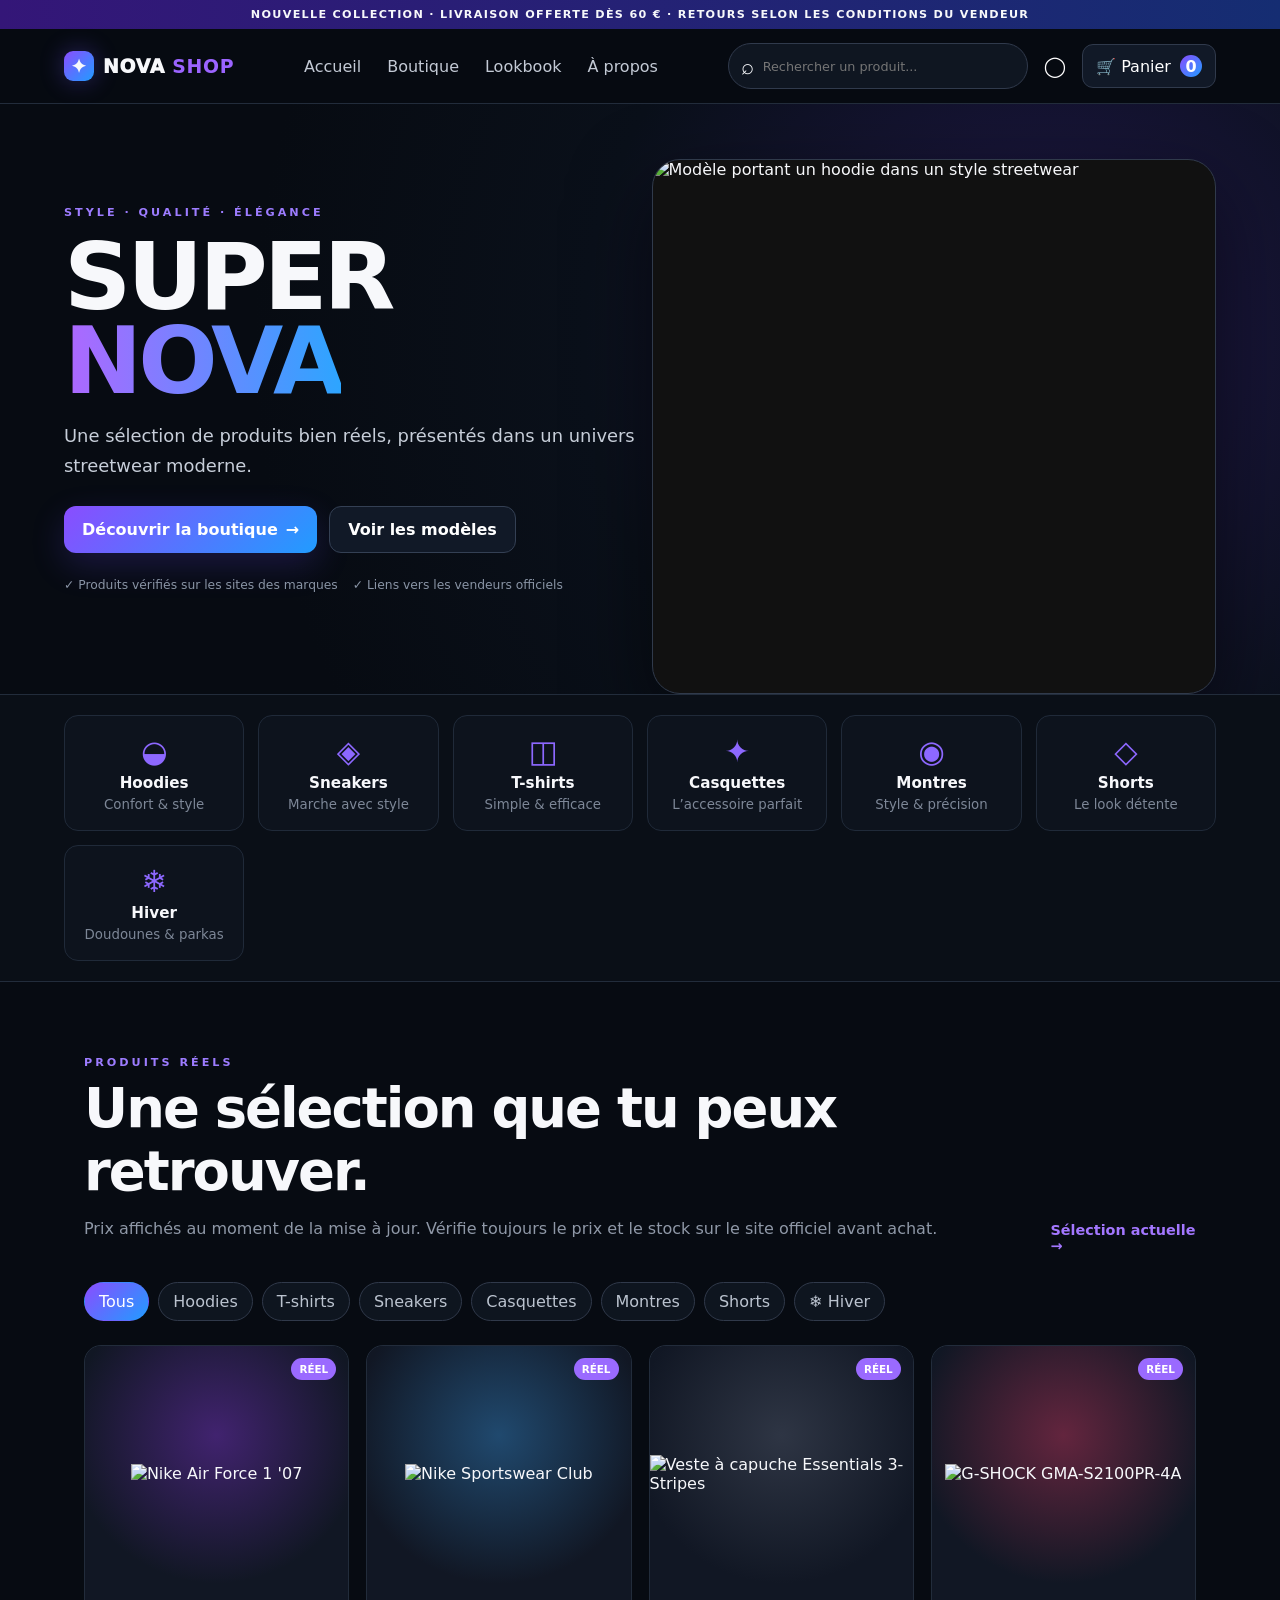
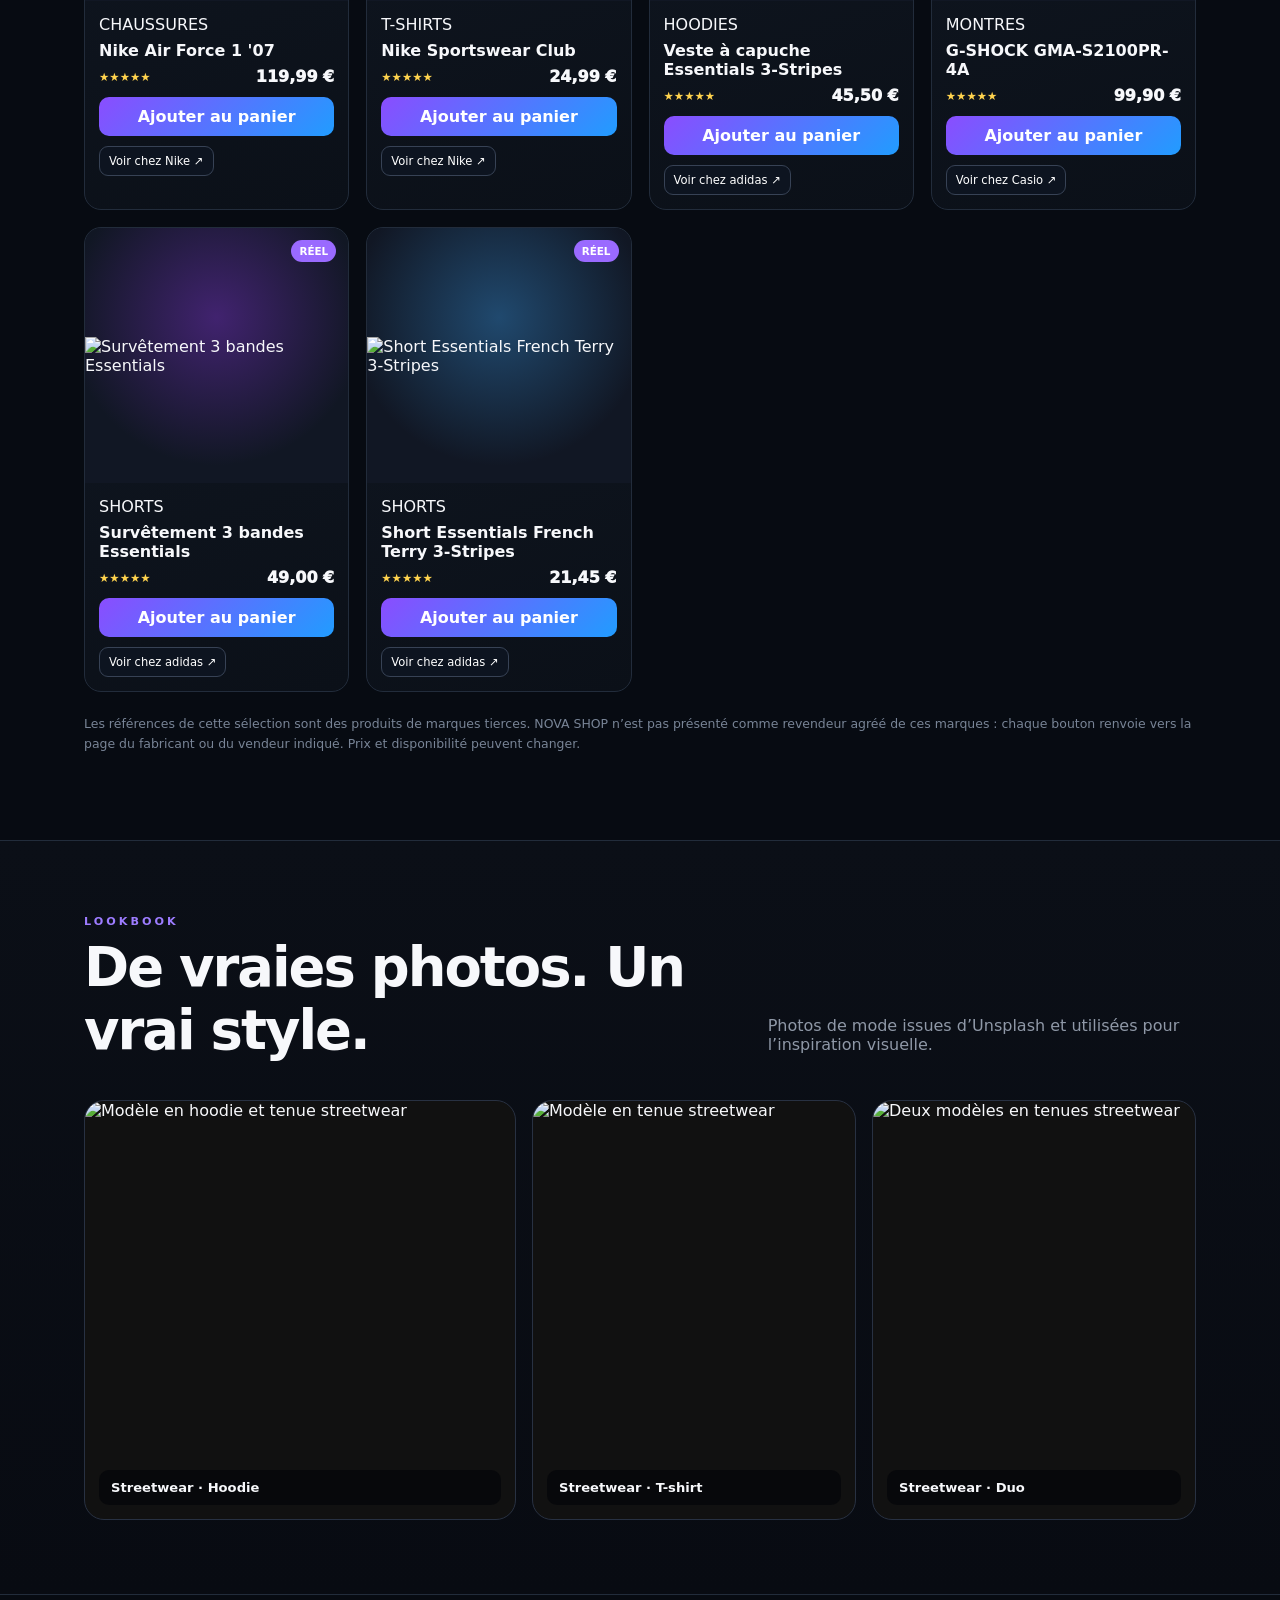
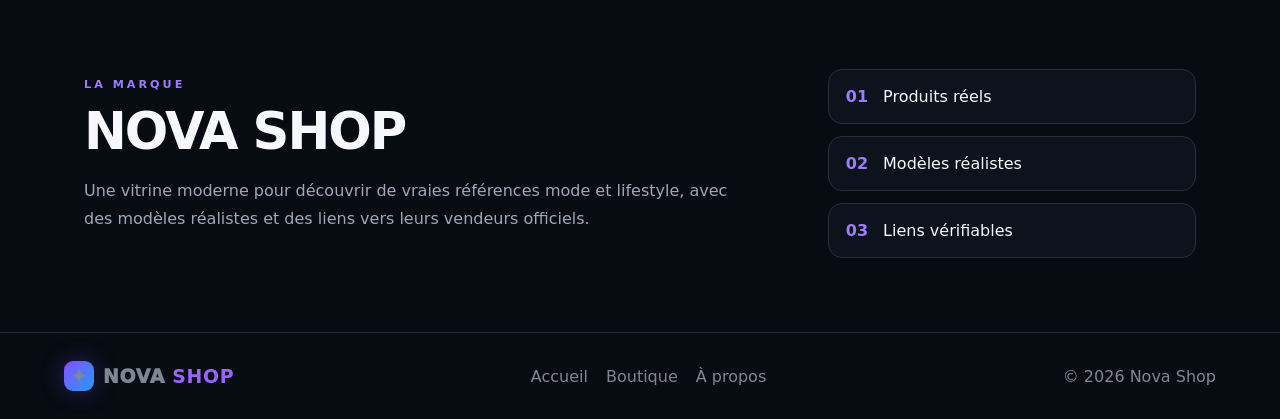
==== commit 9d55bb69: "Ajouter une sélection hiver" ====
--- a/index.html
+++ b/index.html
@@ -39,6 +39,7 @@
   <a href="#shop" data-jump="Accessoires"><span>✦</span><b>Casquettes</b><small>L’accessoire parfait</small></a>
   <a href="#shop" data-jump="Montres"><span>◉</span><b>Montres</b><small>Style & précision</small></a>
   <a href="#shop" data-jump="Shorts"><span>◇</span><b>Shorts</b><small>Le look détente</small></a>
+  <a href="#shop" data-jump="Hiver"><span>❄</span><b>Hiver</b><small>Doudounes & parkas</small></a>
 </section>
 
 <section id="shop" class="section">
@@ -47,10 +48,10 @@
     <a class="see-all" href="#shop">Sélection actuelle →</a>
   </div>
   <div class="filter-row" id="filters">
-    <button class="filter active" data-cat="Tous">Tous</button><button class="filter" data-cat="Hoodies">Hoodies</button><button class="filter" data-cat="T-shirts">T-shirts</button><button class="filter" data-cat="Chaussures">Sneakers</button><button class="filter" data-cat="Accessoires">Casquettes</button><button class="filter" data-cat="Montres">Montres</button><button class="filter" data-cat="Shorts">Shorts</button>
+    <button class="filter active" data-cat="Tous">Tous</button><button class="filter" data-cat="Hoodies">Hoodies</button><button class="filter" data-cat="T-shirts">T-shirts</button><button class="filter" data-cat="Chaussures">Sneakers</button><button class="filter" data-cat="Accessoires">Casquettes</button><button class="filter" data-cat="Montres">Montres</button><button class="filter" data-cat="Shorts">Shorts</button><button class="filter" data-cat="Hiver">❄ Hiver</button>
   </div>
   <div id="products" class="products"></div>
-  <p class="note">NOVA SHOP ne prétend pas être le fabricant de ces marques. Les fiches « produit réel » renvoient vers les sites officiels correspondants. La fonction panier ci-dessus reste une démonstration tant qu’un système de paiement et un accord de distribution ne sont pas configurés.</p>
+  <p class="note">Les références de cette sélection sont des produits de marques tierces. NOVA SHOP n’est pas présenté comme revendeur agréé de ces marques : chaque bouton renvoie vers la page du fabricant ou du vendeur indiqué. Prix et disponibilité peuvent changer.</p>
 </section>
 
 <section id="lookbook" class="lookbook">
--- a/style.css
+++ b/style.css
@@ -14,3 +14,7 @@
 @media(max-width:1050px){.products{grid-template-columns:repeat(3,1fr)}.nav{display:none}.header-search{width:30vw}.category-strip{grid-template-columns:repeat(3,1fr)}}
 @media(max-width:800px){.hero{grid-template-columns:1fr;padding-top:35px}.hero-stage{min-height:470px}.hero-copy{padding-bottom:10px}.products{grid-template-columns:repeat(2,1fr)}.looks{grid-template-columns:1fr}.about{grid-template-columns:1fr}.section-title{display:block}.section-title .muted,.section-title .see-all{display:inline-block;margin-top:10px}.header-search{display:none}}
 @media(max-width:520px){.header{padding:12px 4%}.cart-btn span{display:none}.category-strip{grid-template-columns:repeat(2,1fr);padding:12px 4%}.section{padding-left:4%;padding-right:4%}.products{grid-template-columns:1fr}.hero h1{font-size:3.5rem}.hero-stage{min-height:410px}.hero-model{transform:translateX(-50%) scale(.85);transform-origin:bottom}.footer{flex-direction:column;align-items:flex-start}}
+
+
+.note{margin-top:22px;color:#788496;font-size:.78rem;line-height:1.6}.hero-photo{min-height:520px;border-radius:28px;overflow:hidden;border:1px solid #303a4b;box-shadow:0 30px 80px #0008;background:#111}.hero-photo img{width:100%;height:100%;min-height:520px;display:block;object-fit:cover;object-position:center}.photo-grid{display:grid;grid-template-columns:1.2fr .9fr .9fr;gap:16px;margin-top:30px}.photo-grid figure{margin:0;position:relative;height:420px;overflow:hidden;border-radius:20px;border:1px solid #283142;background:#111}.photo-grid figure:first-child{height:420px}.photo-grid img{width:100%;height:100%;object-fit:cover;display:block}.photo-grid figcaption{position:absolute;left:14px;right:14px;bottom:14px;padding:10px 12px;border-radius:10px;background:#05070bcc;backdrop-filter:blur(8px);font-weight:800;font-size:.82rem}.product-source{display:flex;gap:8px;flex-wrap:wrap;margin-top:10px}.source-btn{font-size:.72rem;border:1px solid #374255;border-radius:9px;padding:7px 9px;background:#0d1420;color:#fff;text-decoration:none}.real-badge{position:absolute;right:12px;top:12px;padding:5px 8px;border-radius:999px;background:#9a6aff;color:#fff;font-size:.65rem;font-weight:900;z-index:10}
+@media(max-width:800px){.hero-photo,.hero-photo img{min-height:400px}.photo-grid{grid-template-columns:1fr}.photo-grid figure,.photo-grid figure:first-child{height:390px}}
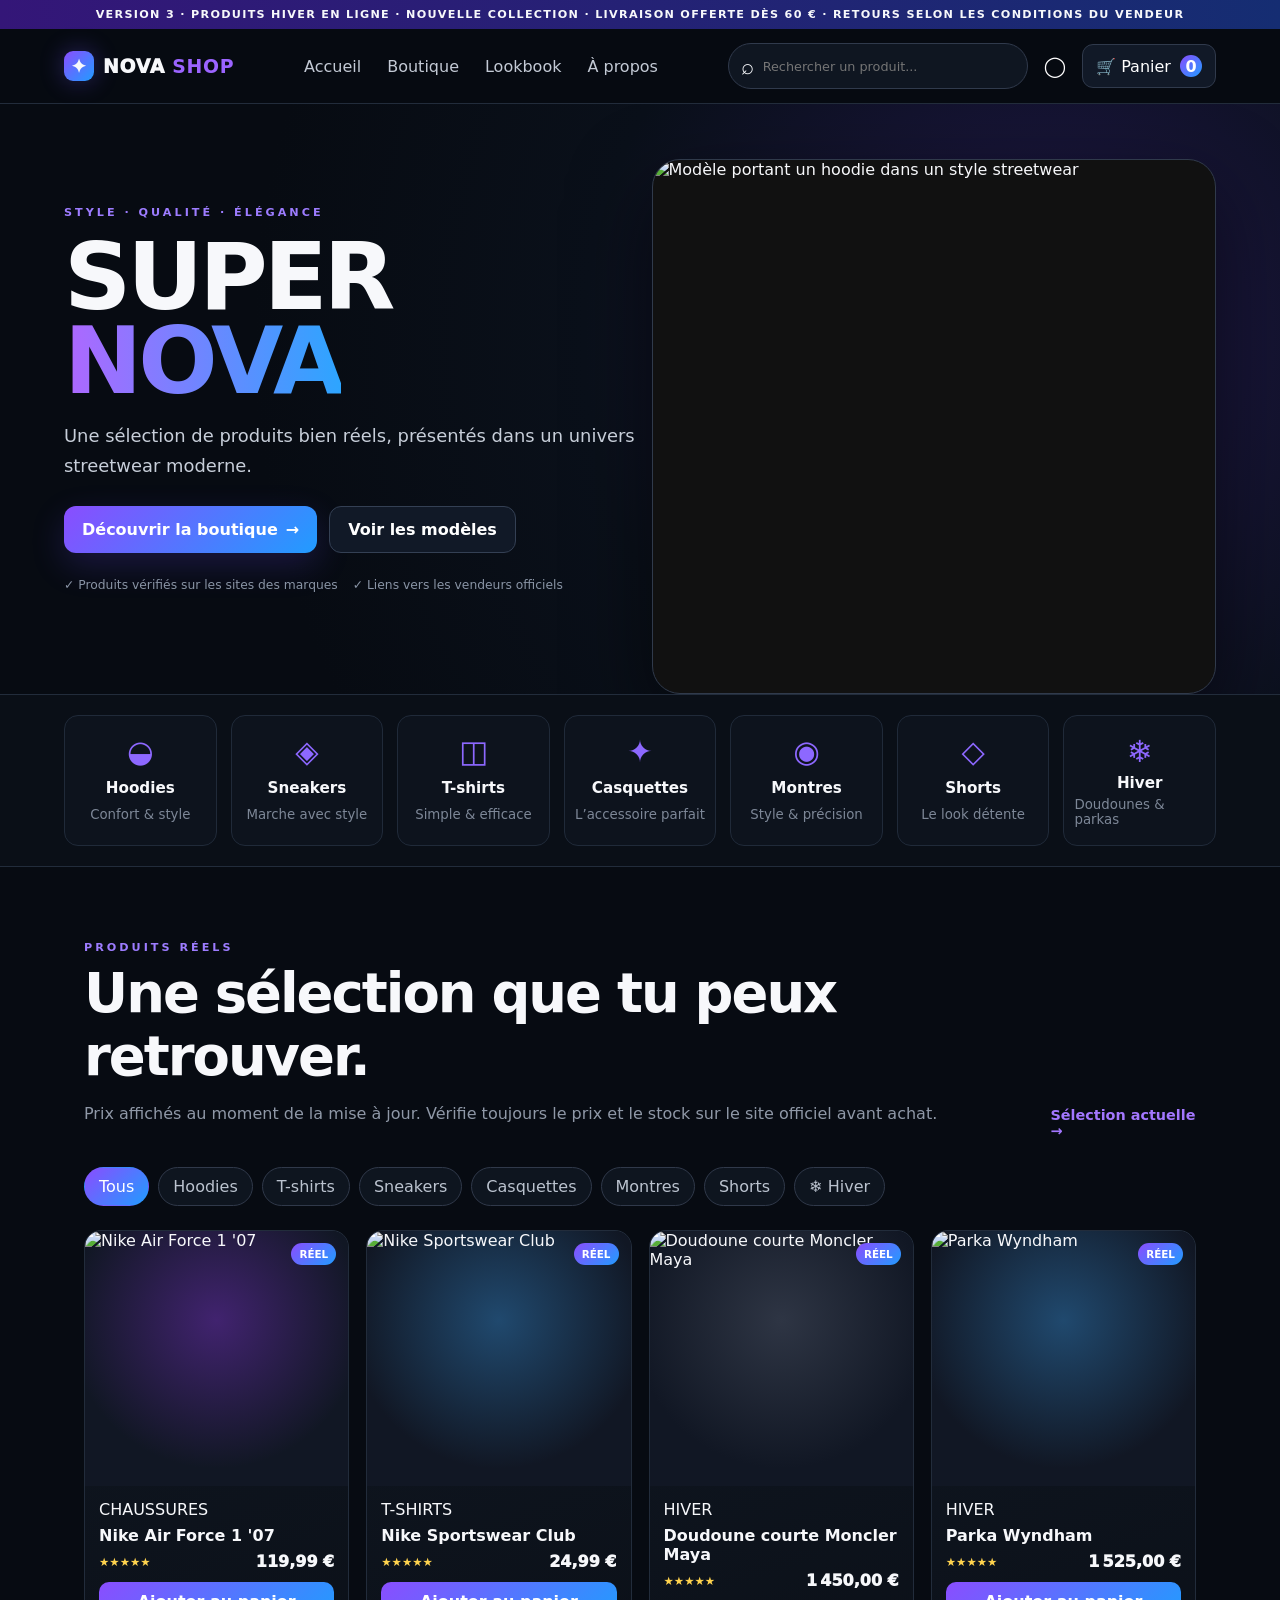
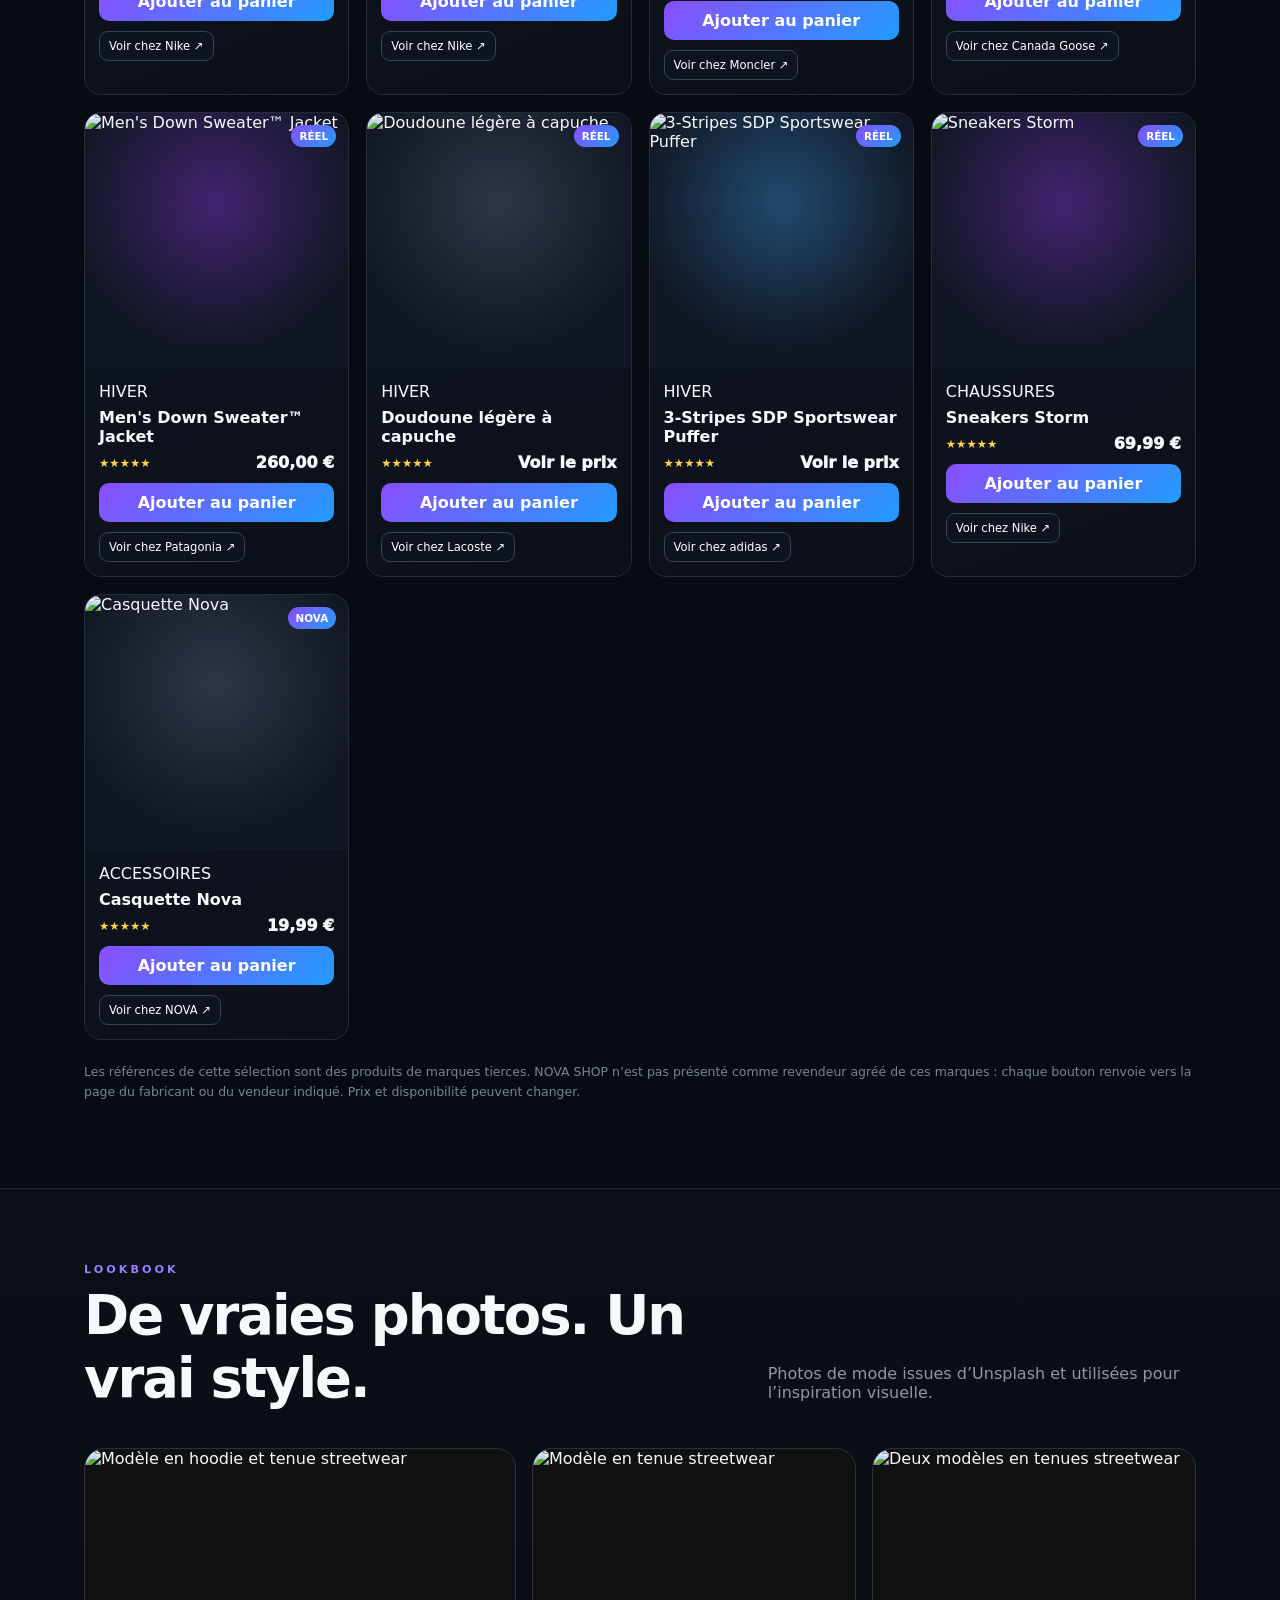
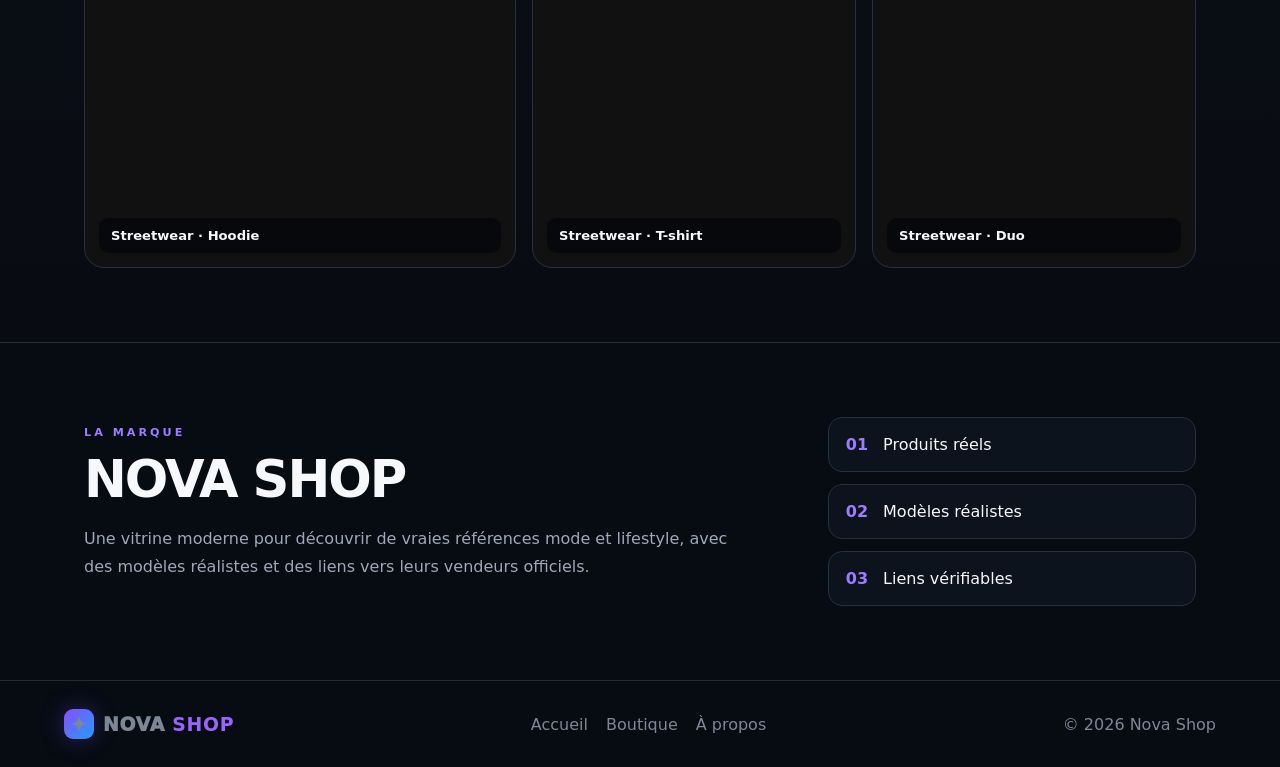
==== commit f2b0f952: "Forcer la nouvelle version de la boutique" ====
--- a/index.html
+++ b/index.html
@@ -5,10 +5,10 @@
 <meta name="viewport" content="width=device-width,initial-scale=1">
 <meta name="description" content="NOVA SHOP — mode, accessoires et lifestyle.">
 <title>NOVA SHOP — Mode & Lifestyle</title>
-<link rel="stylesheet" href="style.css">
+<link rel="stylesheet" href="style.css?v=20261008">
 </head>
 <body>
-<div class="announcement">NOUVELLE COLLECTION · LIVRAISON OFFERTE DÈS 60 € · RETOURS SELON LES CONDITIONS DU VENDEUR</div>
+<div class="announcement">VERSION 3 · PRODUITS HIVER EN LIGNE · NOUVELLE COLLECTION · LIVRAISON OFFERTE DÈS 60 € · RETOURS SELON LES CONDITIONS DU VENDEUR</div>
 
 <header class="header">
   <a class="brand" href="#home"><span class="brand-mark">✦</span><span>NOVA <strong>SHOP</strong></span></a>
@@ -79,6 +79,6 @@
 <div id="overlay" class="overlay hidden"></div><div id="toast" class="toast"></div>
 
 <footer class="footer"><div class="brand"><span class="brand-mark">✦</span><span>NOVA <strong>SHOP</strong></span></div><div class="footer-nav"><a href="#home">Accueil</a><a href="#shop">Boutique</a><a href="#about">À propos</a></div><span>© 2026 Nova Shop</span></footer>
-<script src="script.js"></script>
+<script src="script.js?v=20261008"></script>
 </body>
 </html>
--- a/style.css
+++ b/style.css
@@ -4,7 +4,7 @@
 .header{position:sticky;top:0;z-index:50;display:flex;align-items:center;justify-content:space-between;gap:22px;padding:14px 5%;background:rgba(7,11,18,.9);backdrop-filter:blur(18px);border-bottom:1px solid var(--line)}.brand{display:flex;align-items:center;gap:9px;font-size:1.18rem;font-weight:950;letter-spacing:.7px}.brand strong{color:#9b64ff}.brand-mark{display:grid;place-items:center;width:30px;height:30px;border-radius:9px;background:linear-gradient(135deg,var(--purple),var(--blue));box-shadow:0 0 25px #7253ff55}.nav{display:flex;gap:26px;color:#c3cad5}.nav a:hover{color:#fff}.header-actions{display:flex;align-items:center;gap:10px}.header-search{display:flex;align-items:center;gap:7px;border:1px solid #303a4c;background:#0f1621;border-radius:999px;padding:9px 12px;width:min(300px,27vw)}.header-search span{font-size:1.4rem}.header-search input{min-width:0;border:0;outline:0;background:transparent;color:#fff;width:100%;font-size:.8rem}.circle{background:transparent;border:0;color:#fff;font-size:1.25rem}.cart-btn{background:#111927;border:1px solid #303a4c;color:#fff;padding:10px 13px;border-radius:11px;cursor:pointer}.cart-btn b{display:inline-grid;place-items:center;min-width:22px;height:22px;border-radius:99px;background:linear-gradient(135deg,var(--purple),var(--blue));margin-left:4px}
 .hero{display:grid;grid-template-columns:1.02fr .98fr;min-height:590px;padding:55px 5% 0;overflow:hidden;background:radial-gradient(circle at 82% 40%,#1f1748 0,#0a101a 42%,#070b12 72%)}.hero-copy{align-self:center;position:relative;z-index:4;max-width:650px;padding-bottom:55px}.eyebrow{color:#9d7cff;letter-spacing:3px;font-weight:900;font-size:.7rem}.hero h1{font-size:clamp(3.4rem,7.3vw,7rem);line-height:.9;letter-spacing:-4px;margin:16px 0}.hero h1 span{background:linear-gradient(90deg,#af67ff,#2da5ff);-webkit-background-clip:text;background-clip:text;color:transparent}.hero-copy>p{font-size:1.12rem;color:#c7ced9;line-height:1.65}.hero-buttons{display:flex;gap:12px;flex-wrap:wrap;margin:25px 0}.btn{border:0;border-radius:12px;padding:13px 18px;font-weight:900;cursor:pointer;display:inline-flex;align-items:center;justify-content:center;gap:8px}.primary{background:linear-gradient(135deg,var(--purple),var(--blue));color:#fff;box-shadow:0 12px 34px #684cff33}.ghost{background:#111927;border:1px solid #344054;color:#fff}.trust{display:flex;gap:15px;flex-wrap:wrap;color:#8994a5;font-size:.77rem}
 .hero-stage{position:relative;min-height:590px;overflow:hidden}.sun{position:absolute;width:220px;height:220px;border-radius:50%;right:15%;top:8%;background:radial-gradient(circle,#ffbb74aa,#ff5e2b2a 55%,transparent 72%);filter:blur(2px)}.mountains{position:absolute;left:-10%;right:-10%;bottom:0;height:67%;background:linear-gradient(145deg,#0a111d 15%,#223049 50%,#111723 51%,#080b12 70%);clip-path:polygon(0 85%,12% 43%,23% 76%,36% 22%,49% 68%,64% 31%,76% 68%,88% 17%,100% 55%,100% 100%,0 100%)}.lava{position:absolute;right:13%;top:40%;width:230px;height:180px;background:radial-gradient(ellipse at center,#ffbf3d 0,#ff4c13 28%,transparent 65%);filter:blur(15px);opacity:.75}.hero-model{position:absolute;z-index:3;left:50%;bottom:-15px;transform:translateX(-50%);width:260px;height:475px}.model-head{position:absolute;left:87px;top:30px;width:84px;height:105px;border-radius:48% 48% 45% 45%;background:linear-gradient(140deg,#dba381,#8c5c44)}.model-hair{position:absolute;left:73px;top:18px;width:110px;height:82px;background:#131922;border-radius:55% 55% 32% 38%;transform:rotate(-5deg);z-index:4}.model-neck{position:absolute;left:110px;top:127px;width:45px;height:35px;background:#bf805f;border-radius:9px}.model-body{position:absolute;left:49px;top:145px;width:163px;height:215px;border-radius:42px 42px 22px 22px;z-index:2;box-shadow:inset 0 0 0 1px #41506a}.hoodie{background:linear-gradient(145deg,#202a3a,#0d121a)}.model-arm{position:absolute;top:160px;width:48px;height:177px;border-radius:26px;background:linear-gradient(180deg,#202a3a,#10151e);z-index:1}.model-arm.left{left:25px;transform:rotate(7deg)}.model-arm.right{right:25px;transform:rotate(-7deg)}.logo-print{position:absolute;z-index:5;left:115px;top:225px;font-size:44px;font-weight:950;color:#fff;text-shadow:0 0 18px #8456ff}.model-cap{position:absolute;z-index:7;left:66px;top:18px;width:120px;height:47px;background:#141922;border-radius:55% 55% 28% 28%;transform:rotate(-4deg);box-shadow:20px 10px 0 -8px #141922}
-.category-strip{display:grid;grid-template-columns:repeat(6,1fr);gap:14px;padding:20px 5%;background:#0a0f17;border-top:1px solid var(--line);border-bottom:1px solid var(--line)}.category-strip a{display:grid;justify-items:center;gap:5px;padding:18px 10px;border:1px solid #202a39;border-radius:14px;background:#0d131d}.category-strip a:hover{border-color:#4a5470;transform:translateY(-2px)}.category-strip span{font-size:1.9rem;color:#8d68ff}.category-strip b{font-size:.95rem}.category-strip small{color:#7d8797}
+.category-strip{display:grid;grid-template-columns:repeat(7,1fr);gap:14px;padding:20px 5%;background:#0a0f17;border-top:1px solid var(--line);border-bottom:1px solid var(--line)}.category-strip a{display:grid;justify-items:center;gap:5px;padding:18px 10px;border:1px solid #202a39;border-radius:14px;background:#0d131d}.category-strip a:hover{border-color:#4a5470;transform:translateY(-2px)}.category-strip span{font-size:1.9rem;color:#8d68ff}.category-strip b{font-size:.95rem}.category-strip small{color:#7d8797}
 .section{max-width:1240px;margin:auto;padding:74px 5%}.section-title{display:flex;align-items:end;justify-content:space-between;gap:20px}.section-title h2{font-size:clamp(2.2rem,5vw,3.4rem);margin:8px 0;letter-spacing:-2px}.see-all{color:#a377ff;font-weight:800;font-size:.9rem}.filter-row{display:flex;gap:9px;flex-wrap:wrap;margin:28px 0 24px}.filter{border:1px solid #30394a;color:#bbc3cf;background:#0e151f;border-radius:999px;padding:9px 14px;cursor:pointer}.filter.active{background:linear-gradient(135deg,var(--purple),var(--blue));border-color:transparent;color:#fff}
 .products{display:grid;grid-template-columns:repeat(4,1fr);gap:17px}.product{overflow:hidden;border-radius:17px;border:1px solid var(--line);background:linear-gradient(160deg,#101722,#0b1018);transition:.2s}.product:hover{transform:translateY(-4px);border-color:#47516b}.product-visual{height:255px;position:relative;display:grid;place-items:center;overflow:hidden}.product-visual.purple{background:radial-gradient(circle at 50% 35%,#41236f,#111724 70%)}.product-visual.blue{background:radial-gradient(circle at 50% 35%,#20496e,#111724 70%)}.product-visual.pink{background:radial-gradient(circle at 50% 35%,#63253e,#111724 70%)}.product-visual.dark{background:radial-gradient(circle at 50% 35%,#2e3544,#111724 70%)}.product-visual .hero-model{transform:translateX(-50%) scale(.65);bottom:-50px}.product-tag{position:absolute;top:12px;left:12px;padding:5px 8px;border-radius:999px;background:#fff;color:#111;font-size:.66rem;font-weight:950;z-index:10}.product-info{padding:14px}.product-info h3{margin:7px 0;font-size:1rem}.product-meta{display:flex;align-items:center;justify-content:space-between}.rating{font-size:.72rem;color:#ffd34e}.price{font-weight:950}.buy{width:100%;border:0;border-radius:10px;padding:10px;margin-top:11px;background:linear-gradient(135deg,var(--purple),var(--blue));color:#fff;font-weight:900;cursor:pointer}
 .lookbook{background:linear-gradient(180deg,#0b0f17,#080b12);border-top:1px solid var(--line);border-bottom:1px solid var(--line)}.looks{display:grid;grid-template-columns:repeat(3,1fr);gap:17px;margin-top:28px}.look{border:1px solid var(--line);border-radius:18px;overflow:hidden;background:#0e131c}.look-bg{height:355px;position:relative;overflow:hidden}.look-bg.purple{background:radial-gradient(circle at 50% 25%,#47267f,#111521 72%)}.look-bg.blue{background:radial-gradient(circle at 50% 25%,#244c77,#111521 72%)}.look-bg.pink{background:radial-gradient(circle at 50% 25%,#713247,#111521 72%)}.look>div:last-child{display:flex;justify-content:space-between;padding:15px}.look span{color:#a376ff;font-weight:900}.mini-model{position:absolute;width:200px;height:320px;left:50%;bottom:-10px;transform:translateX(-50%)}.mini-model i{position:absolute;display:block}.mini-model .h{left:68px;top:20px;width:63px;height:78px;border-radius:50%;background:linear-gradient(140deg,#db9f78,#8c5b41);z-index:5}.mini-model .hair{left:56px;top:10px;width:88px;height:58px;background:#15181f;border-radius:50%;z-index:6}.mini-model .body{left:38px;top:97px;width:125px;height:165px;border-radius:30px;background:#161d2a;box-shadow:inset 0 0 0 1px #43506b;z-index:2}.mini-model .shirt{background:linear-gradient(155deg,#f1eff7,#adb7cb)}.mini-model .jacket{background:linear-gradient(155deg,#284e79,#111827)}.mini-model .hoodie{background:linear-gradient(155deg,#242d3e,#0e131c)}.mini-model .arm{top:110px;width:35px;height:140px;background:#1b2331;border-radius:20px;z-index:1}.mini-model .a1{left:20px;transform:rotate(7deg)}.mini-model .a2{right:20px;transform:rotate(-7deg)}.mini-model b{position:absolute;z-index:9;left:93px;top:155px;color:#fff;font-size:26px}.mini-model .cap{position:absolute;z-index:8;left:49px;top:8px;width:100px;height:34px;background:#141922;border-radius:50%}
@@ -18,3 +18,5 @@
 
 .note{margin-top:22px;color:#788496;font-size:.78rem;line-height:1.6}.hero-photo{min-height:520px;border-radius:28px;overflow:hidden;border:1px solid #303a4b;box-shadow:0 30px 80px #0008;background:#111}.hero-photo img{width:100%;height:100%;min-height:520px;display:block;object-fit:cover;object-position:center}.photo-grid{display:grid;grid-template-columns:1.2fr .9fr .9fr;gap:16px;margin-top:30px}.photo-grid figure{margin:0;position:relative;height:420px;overflow:hidden;border-radius:20px;border:1px solid #283142;background:#111}.photo-grid figure:first-child{height:420px}.photo-grid img{width:100%;height:100%;object-fit:cover;display:block}.photo-grid figcaption{position:absolute;left:14px;right:14px;bottom:14px;padding:10px 12px;border-radius:10px;background:#05070bcc;backdrop-filter:blur(8px);font-weight:800;font-size:.82rem}.product-source{display:flex;gap:8px;flex-wrap:wrap;margin-top:10px}.source-btn{font-size:.72rem;border:1px solid #374255;border-radius:9px;padding:7px 9px;background:#0d1420;color:#fff;text-decoration:none}.real-badge{position:absolute;right:12px;top:12px;padding:5px 8px;border-radius:999px;background:#9a6aff;color:#fff;font-size:.65rem;font-weight:900;z-index:10}
 @media(max-width:800px){.hero-photo,.hero-photo img{min-height:400px}.photo-grid{grid-template-columns:1fr}.photo-grid figure,.photo-grid figure:first-child{height:390px}}
+
+.product-photo{width:100%;height:100%;display:block;object-fit:cover;object-position:center}.product-visual{background:#151a23}.product-visual .real-badge{background:linear-gradient(135deg,#8a4dff,#219cff)}.product-info .price{white-space:nowrap}
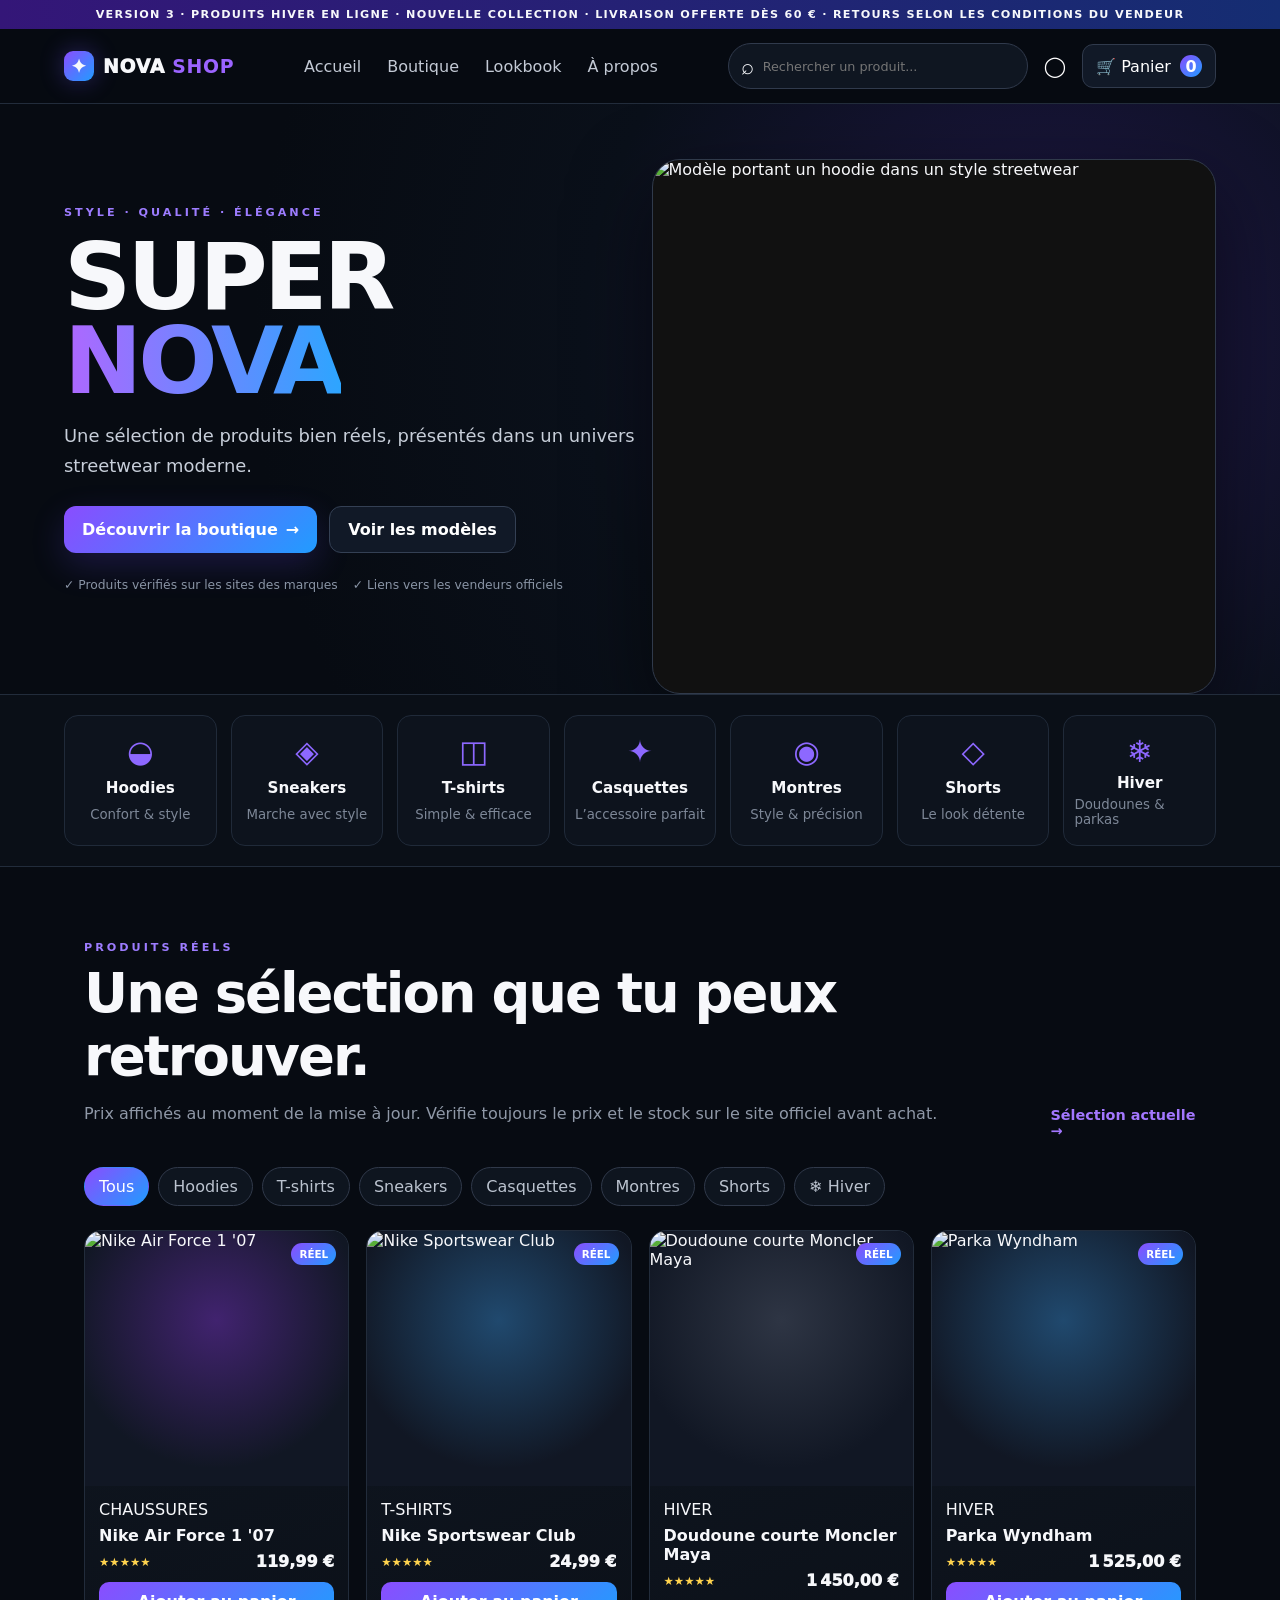
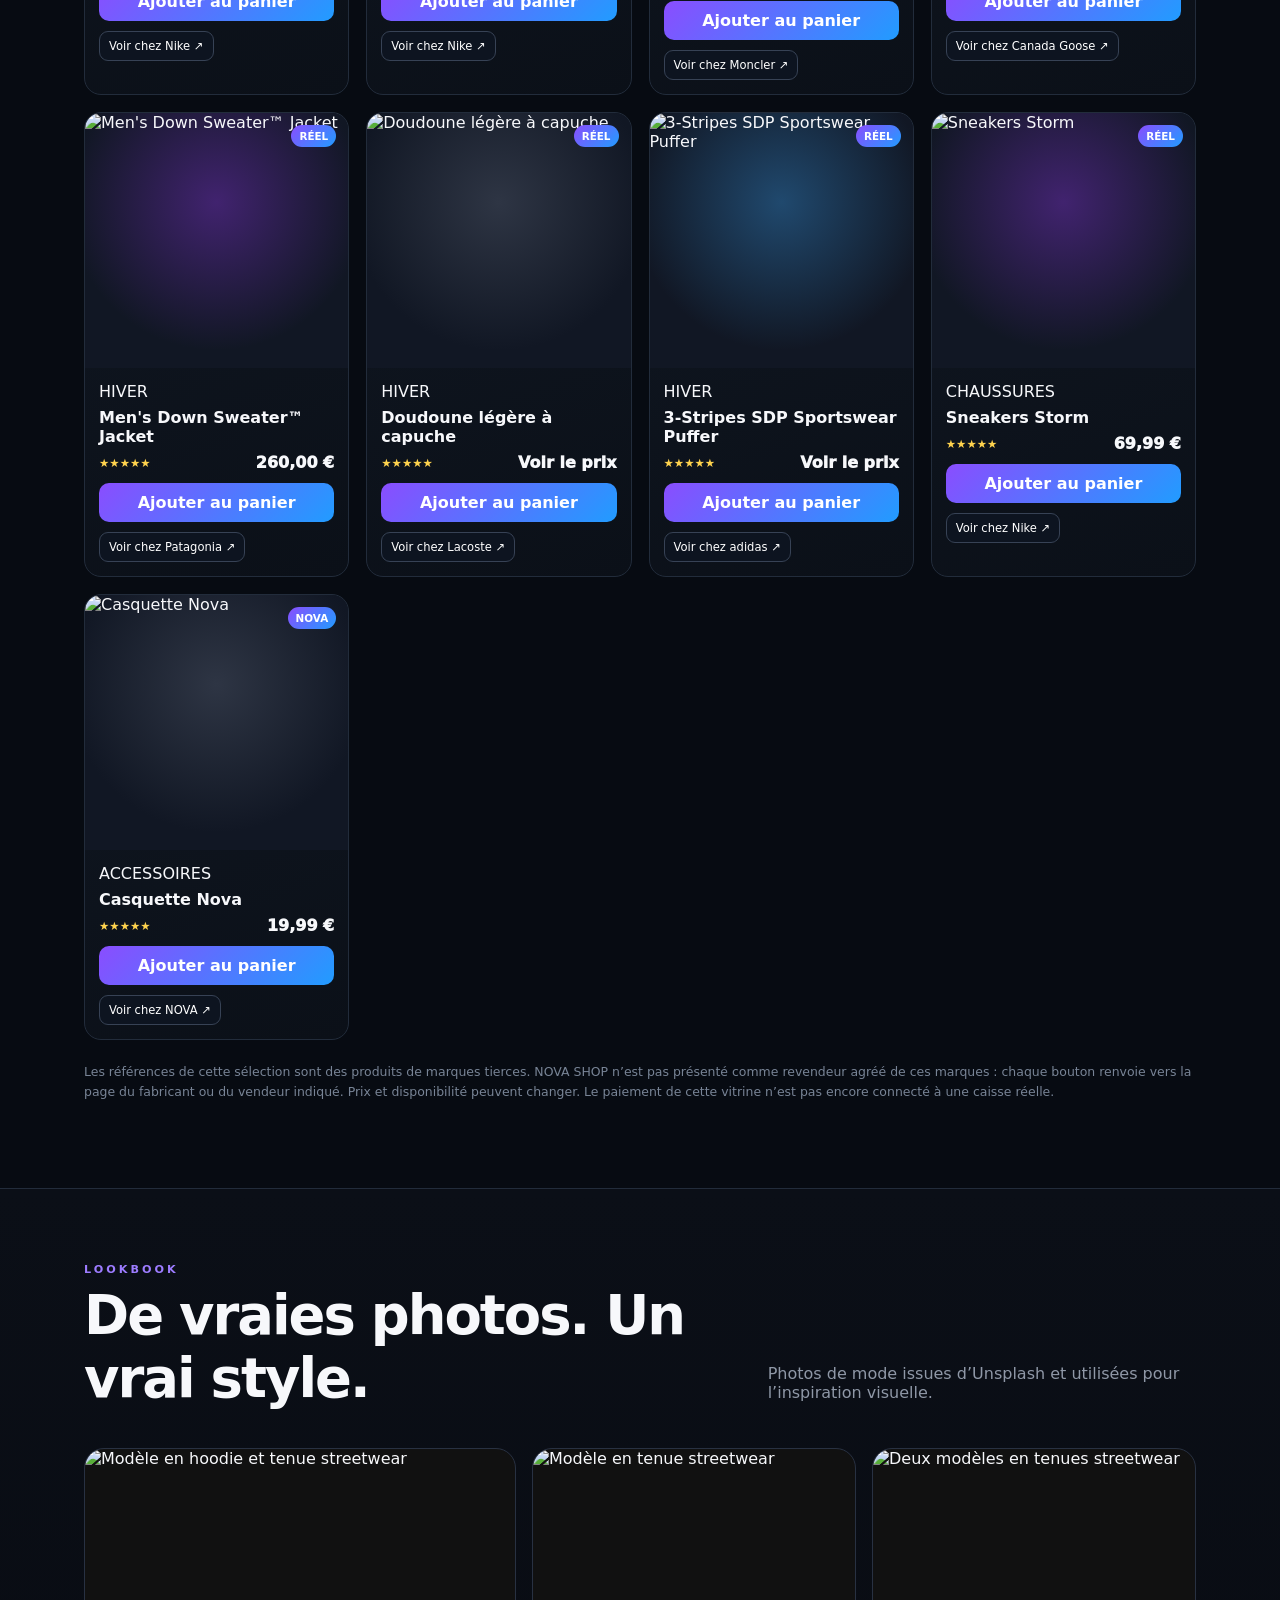
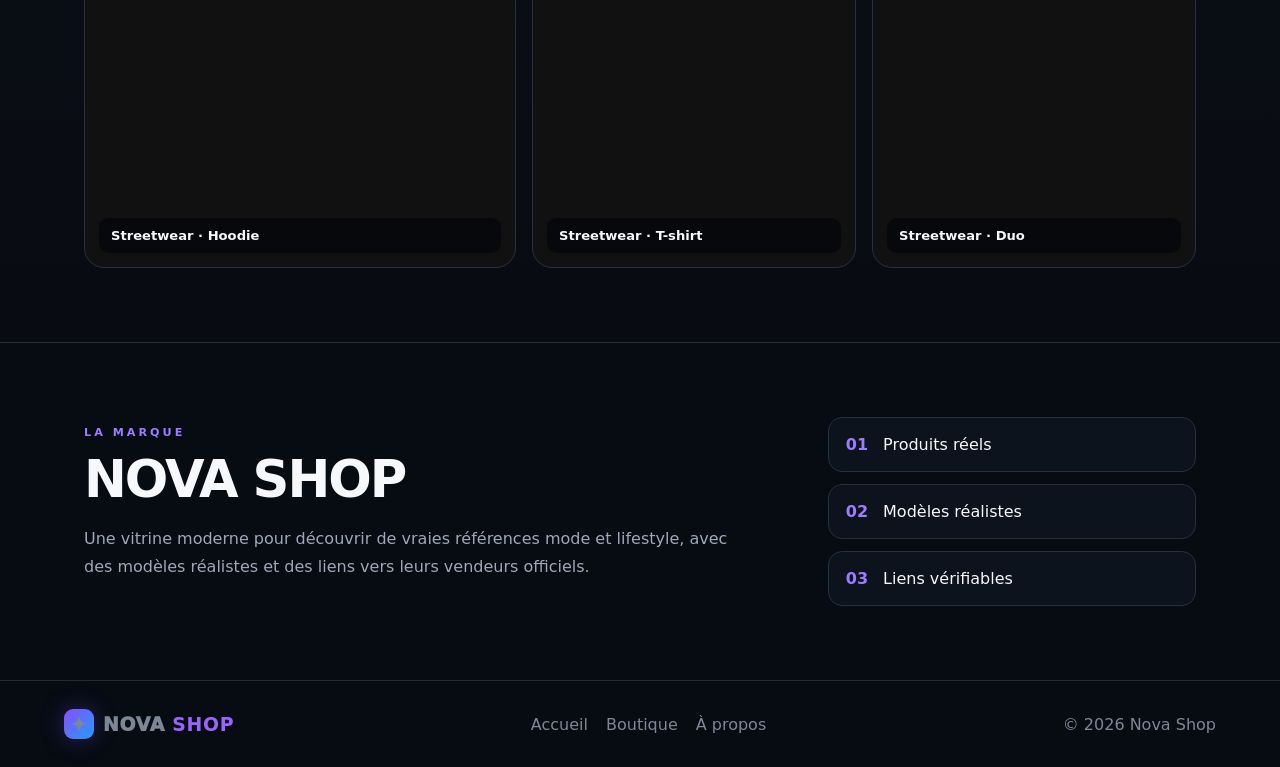
==== commit 5aad92aa: "Ajouter la zone de paiement par carte" ====
--- a/index.html
+++ b/index.html
@@ -51,7 +51,7 @@
     <button class="filter active" data-cat="Tous">Tous</button><button class="filter" data-cat="Hoodies">Hoodies</button><button class="filter" data-cat="T-shirts">T-shirts</button><button class="filter" data-cat="Chaussures">Sneakers</button><button class="filter" data-cat="Accessoires">Casquettes</button><button class="filter" data-cat="Montres">Montres</button><button class="filter" data-cat="Shorts">Shorts</button><button class="filter" data-cat="Hiver">❄ Hiver</button>
   </div>
   <div id="products" class="products"></div>
-  <p class="note">Les références de cette sélection sont des produits de marques tierces. NOVA SHOP n’est pas présenté comme revendeur agréé de ces marques : chaque bouton renvoie vers la page du fabricant ou du vendeur indiqué. Prix et disponibilité peuvent changer.</p>
+  <p class="note">Les références de cette sélection sont des produits de marques tierces. NOVA SHOP n’est pas présenté comme revendeur agréé de ces marques : chaque bouton renvoie vers la page du fabricant ou du vendeur indiqué. Prix et disponibilité peuvent changer. Le paiement de cette vitrine n’est pas encore connecté à une caisse réelle.</p>
 </section>
 
 <section id="lookbook" class="lookbook">
@@ -74,7 +74,7 @@
 <aside id="cart" class="cart" aria-hidden="true">
   <div class="cart-top"><div><div class="eyebrow">TON PANIER</div><h2>Votre sélection</h2></div><button id="closeCart" class="close" type="button" aria-label="Fermer">×</button></div>
   <div id="cartItems" class="cart-items"></div>
-  <div class="cart-bottom"><div class="subtotal"><span>Sous-total</span><strong id="cartTotal">0,00 €</strong></div><button id="checkout" class="btn primary full" type="button">Voir les produits officiels →</button><button id="clearBtn" class="clear" type="button">Vider le panier</button><small>Le panier est une démonstration. Les achats de marque se font sur les sites officiels.</small></div>
+  <div class="cart-bottom"><div class="subtotal"><span>Sous-total</span><strong id="cartTotal">0,00 €</strong></div><button id="checkout" class="btn primary full" type="button">Payer par carte →</button><div class="payment-methods"><span>💳 Carte bancaire</span><span> Pay</span><span>Google Pay</span></div><button id="clearBtn" class="clear" type="button">Vider le panier</button><small>Le paiement réel sera activé avec ton lien Stripe. Pour un compte Stripe d’un mineur, un représentant légal doit être titulaire du compte.</small></div>
 </aside>
 <div id="overlay" class="overlay hidden"></div><div id="toast" class="toast"></div>
 
